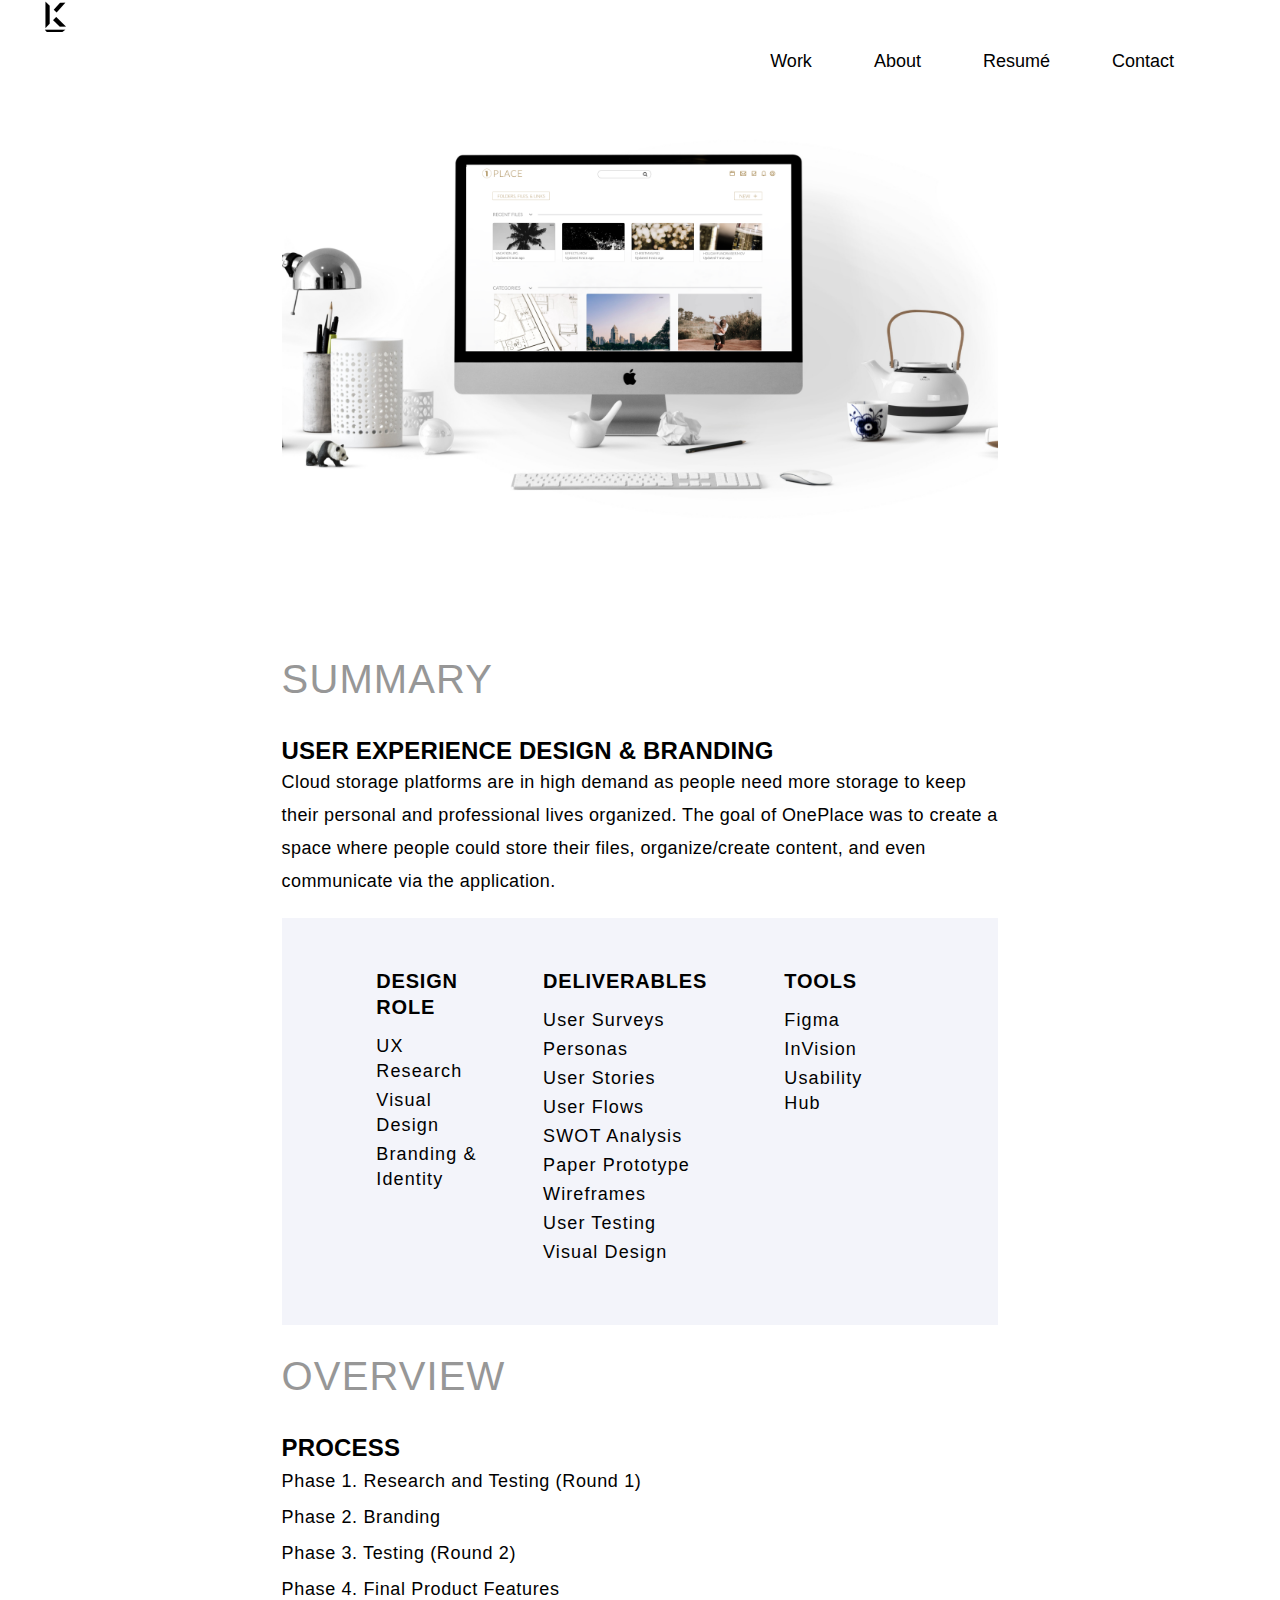
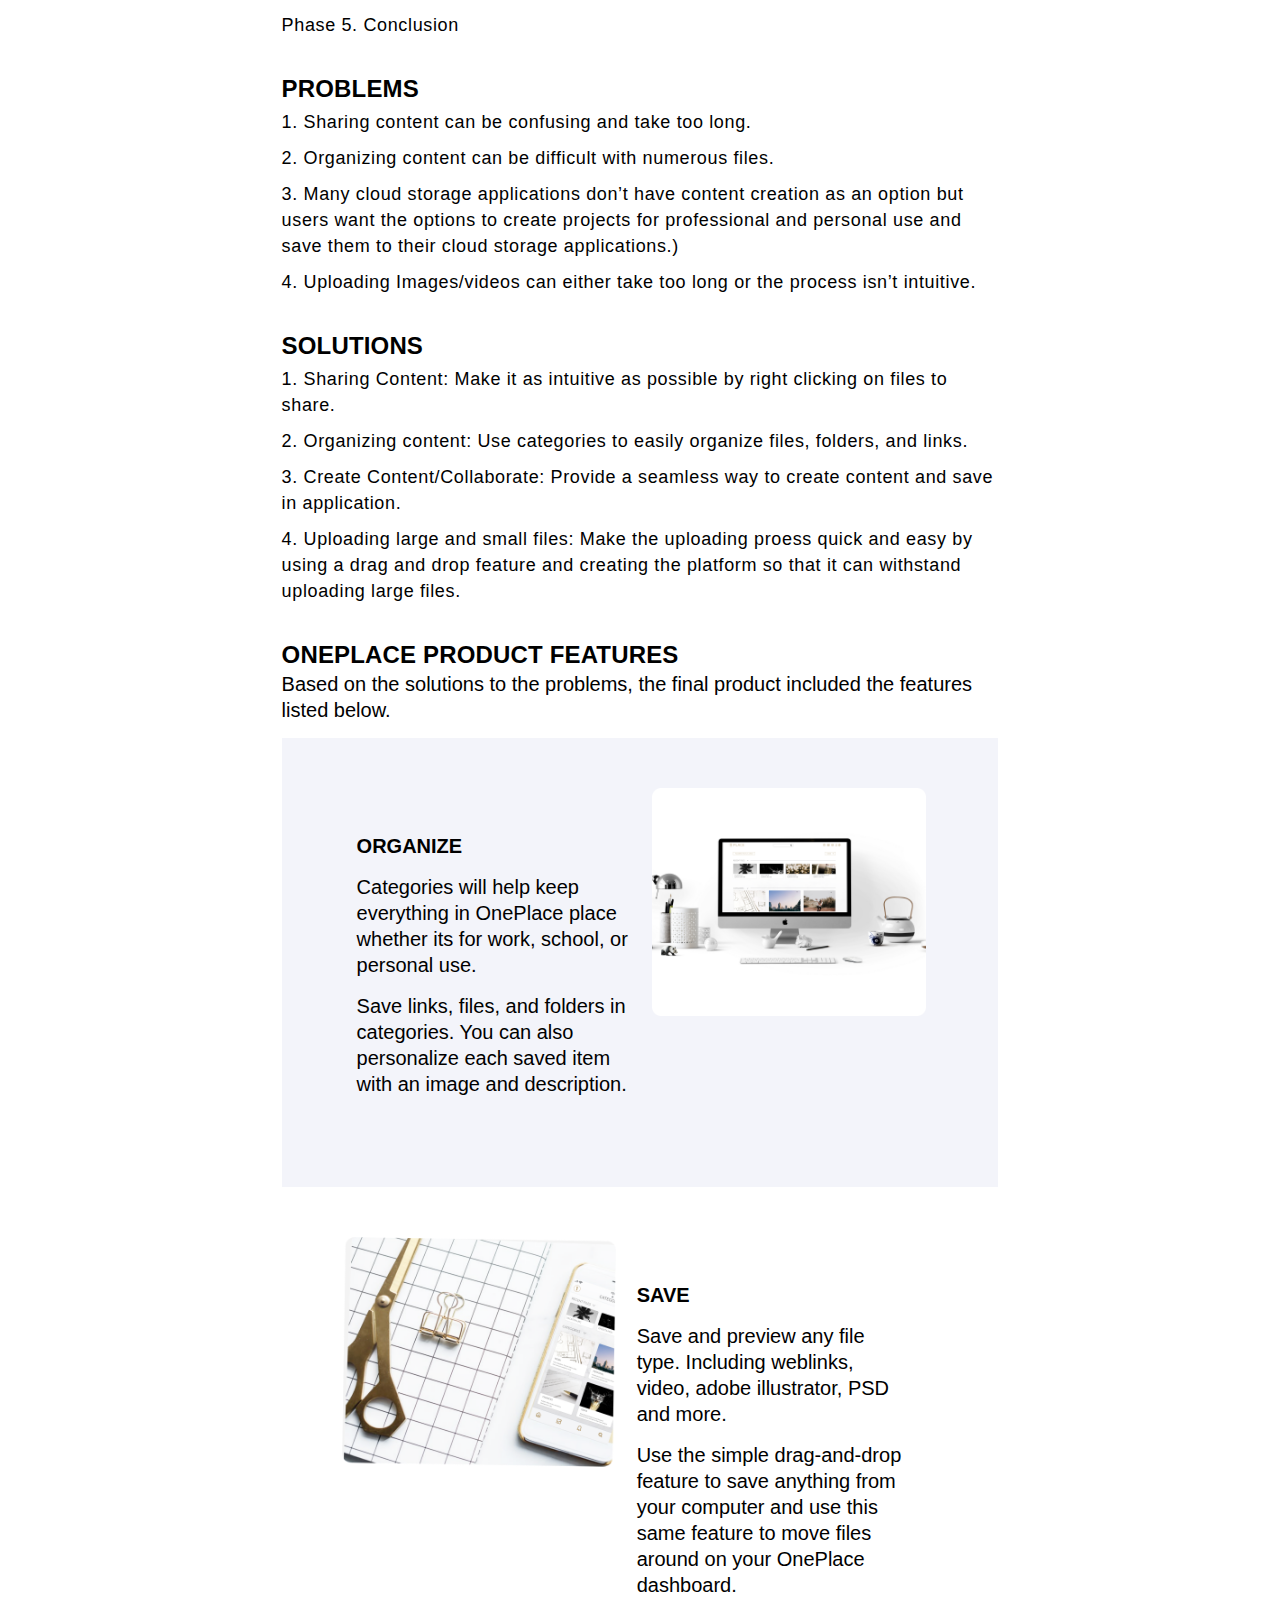
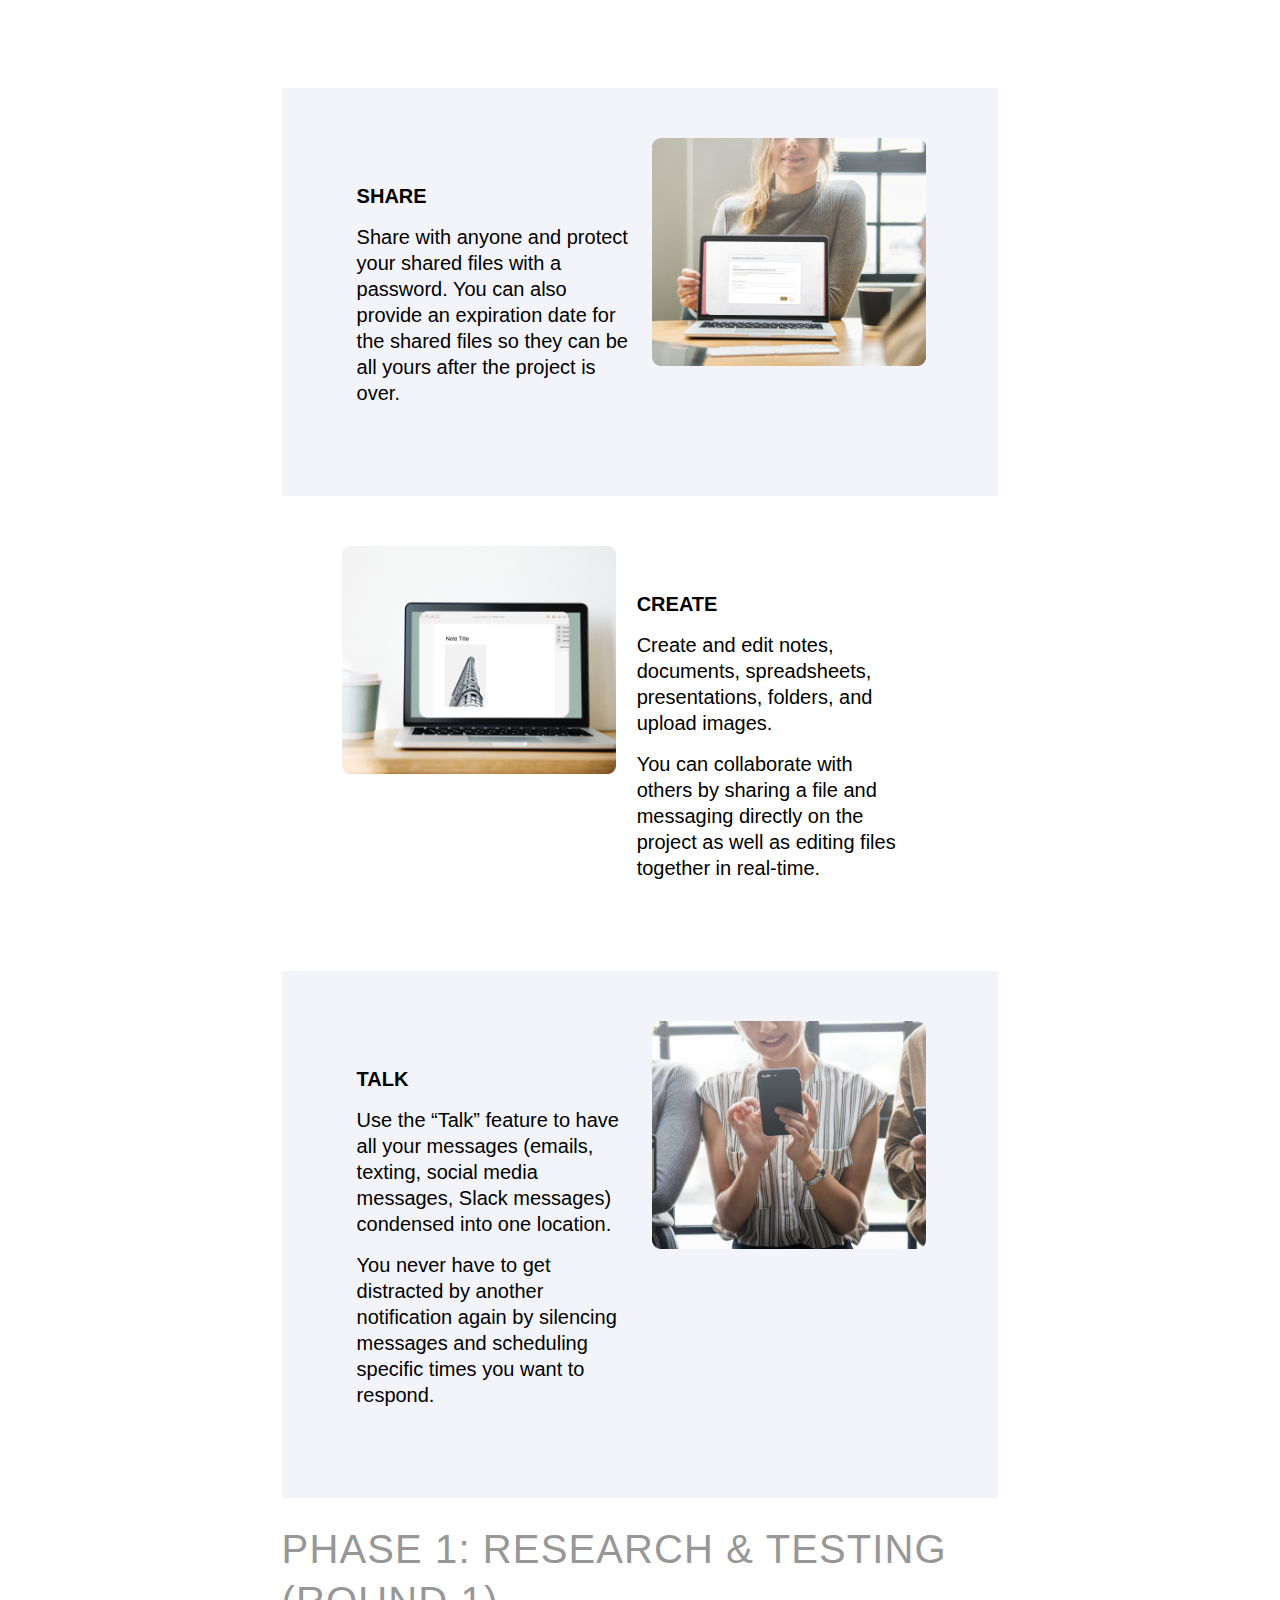
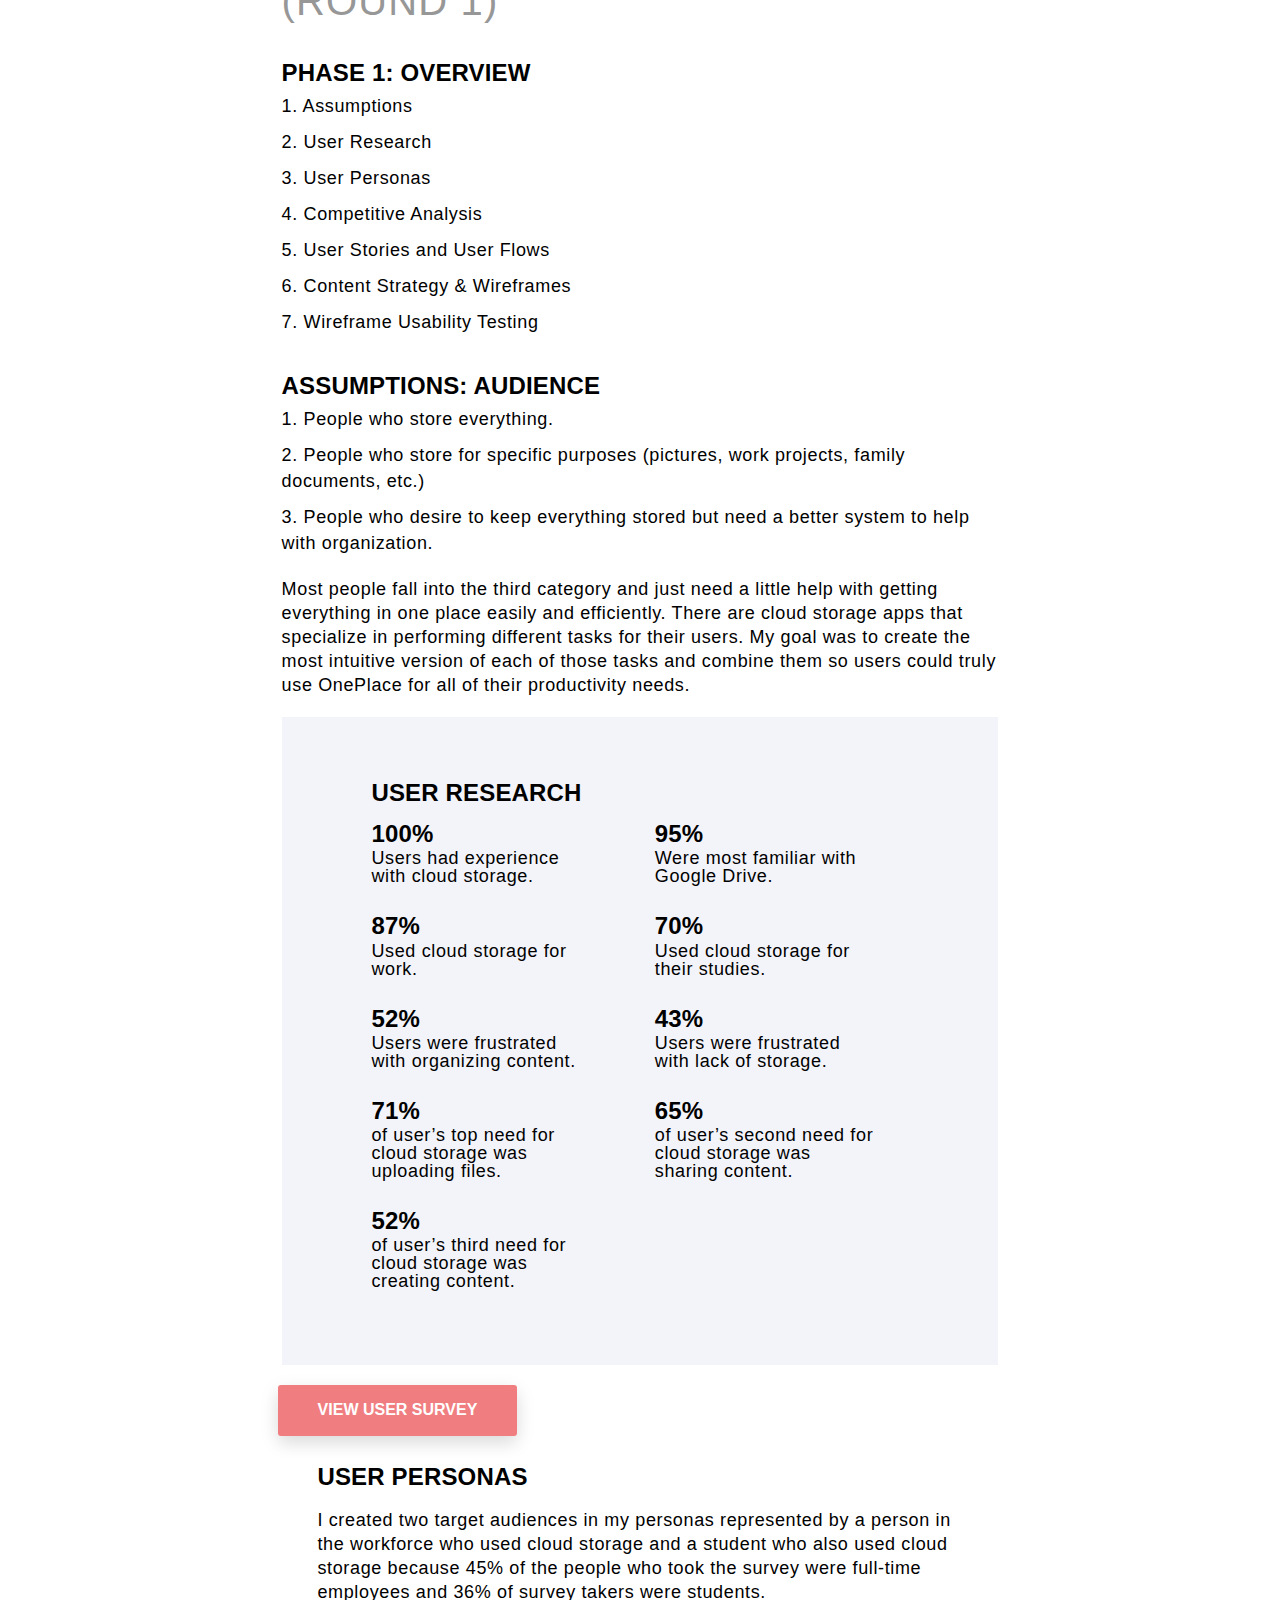
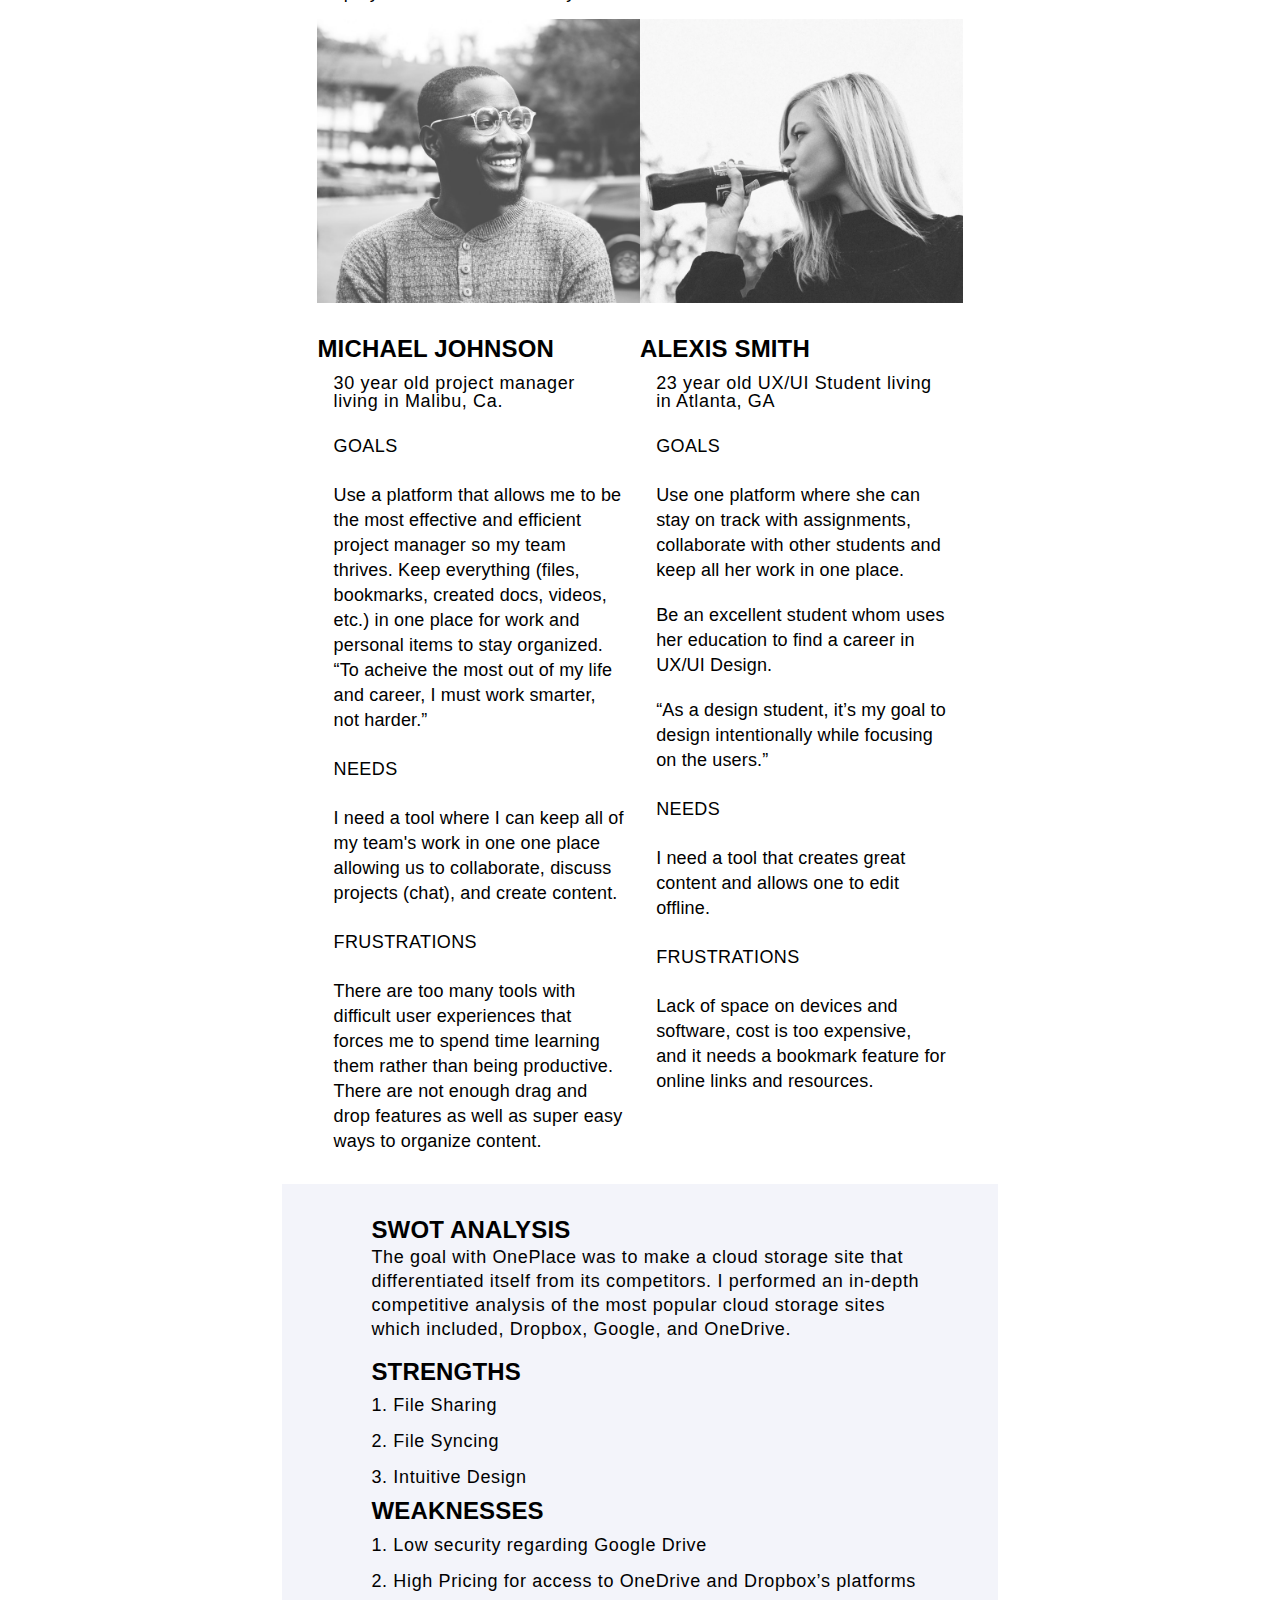
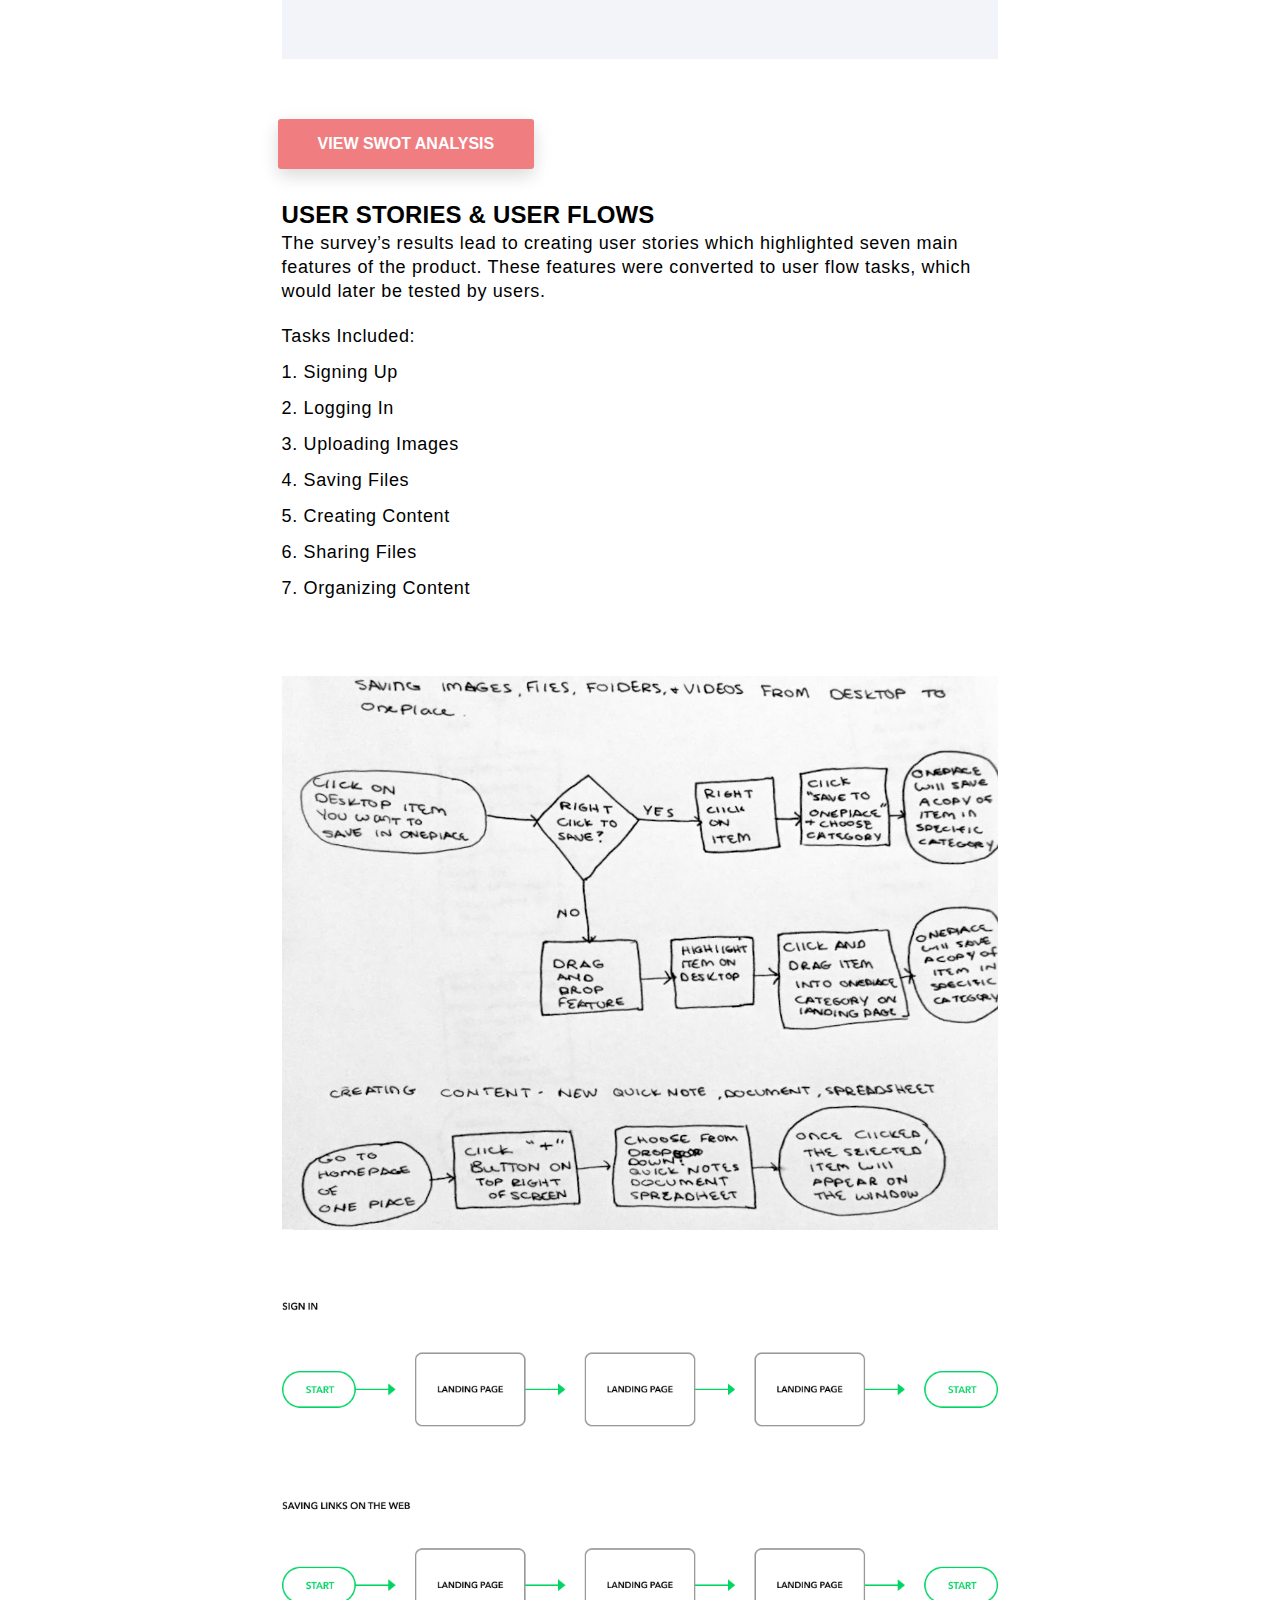
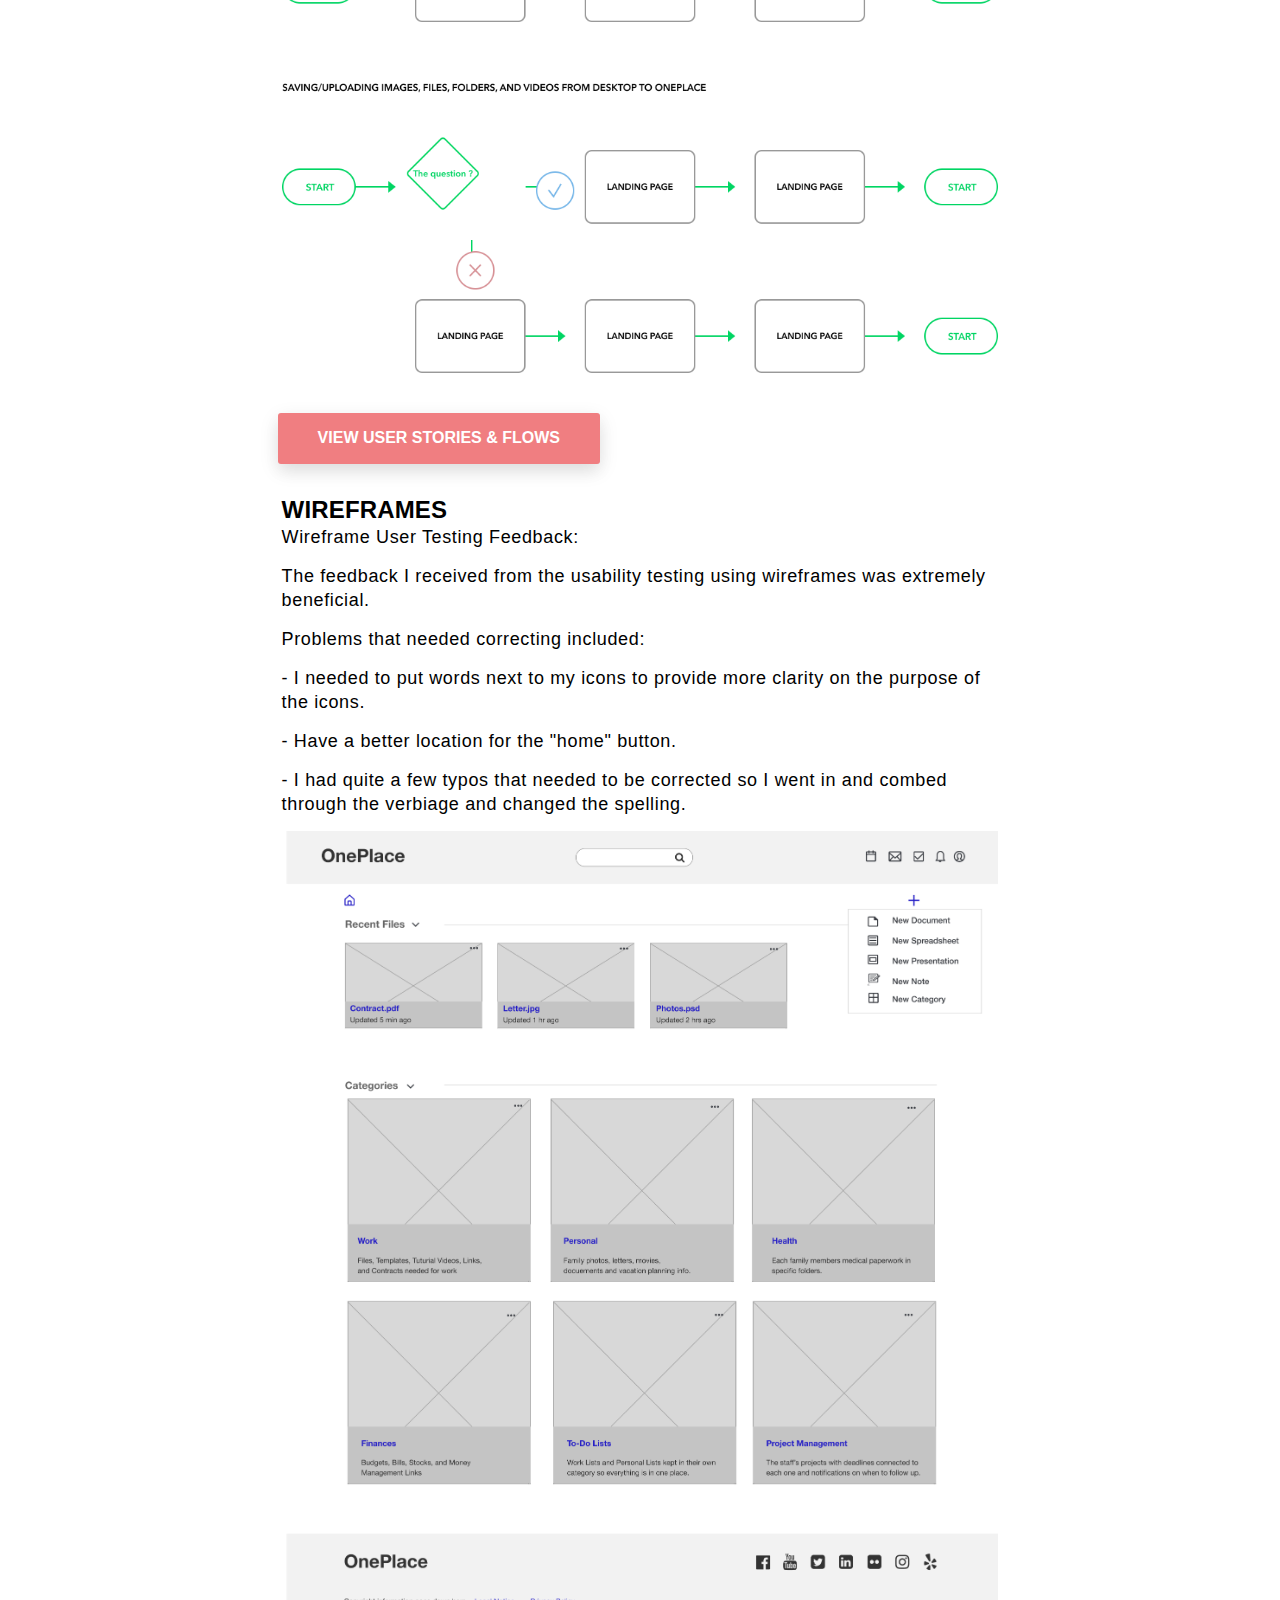
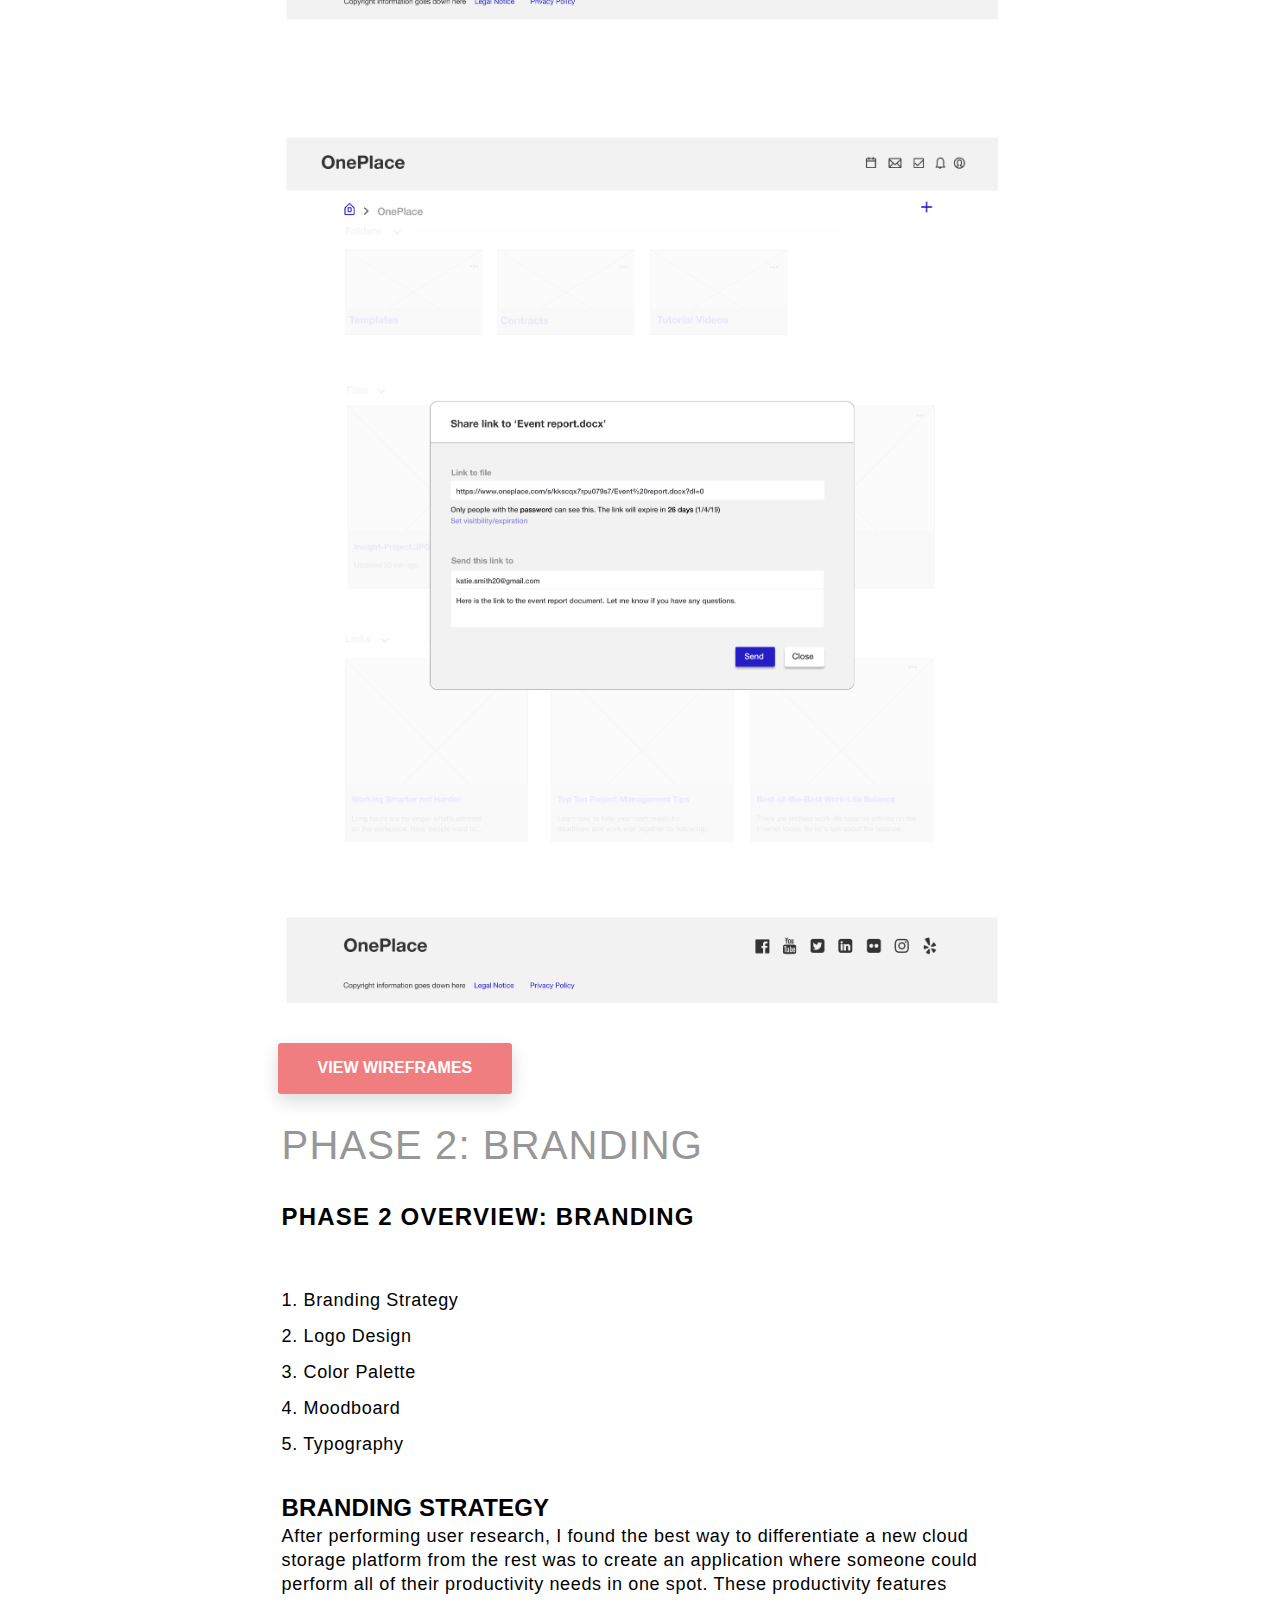
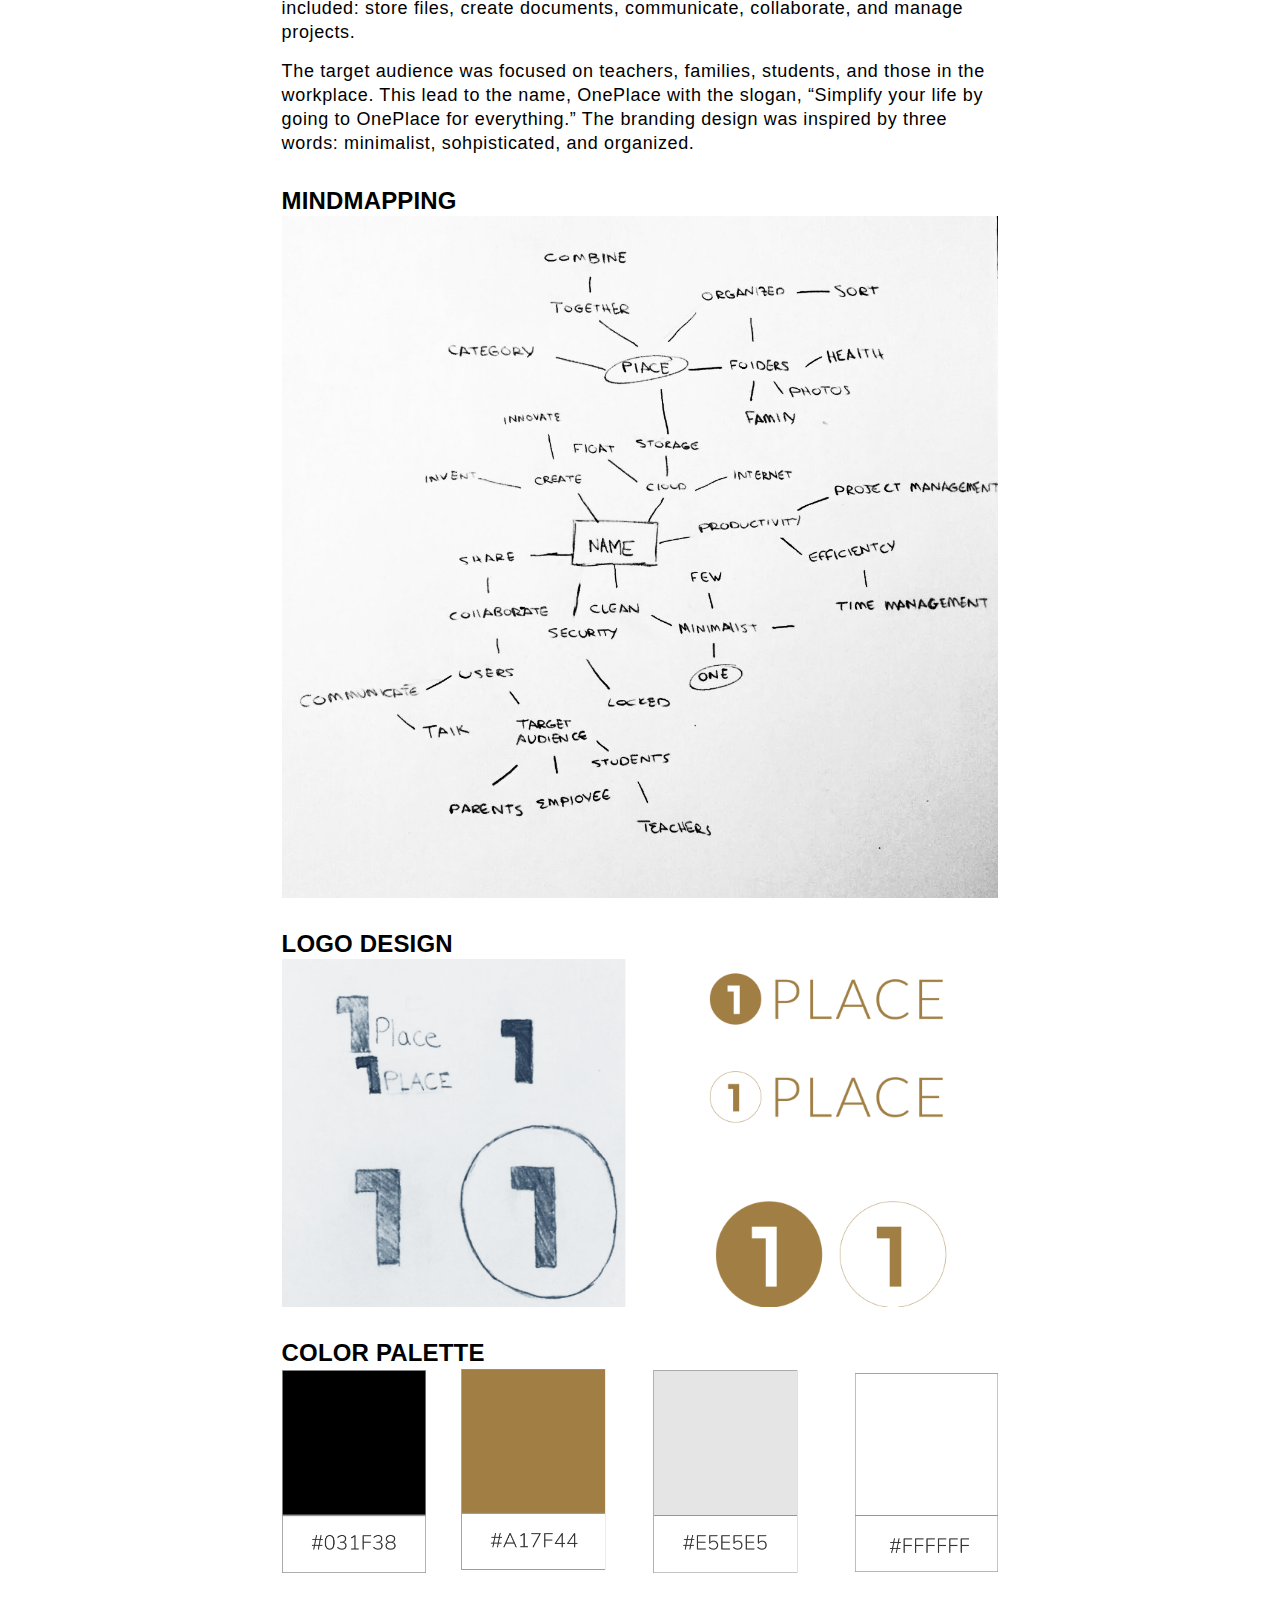
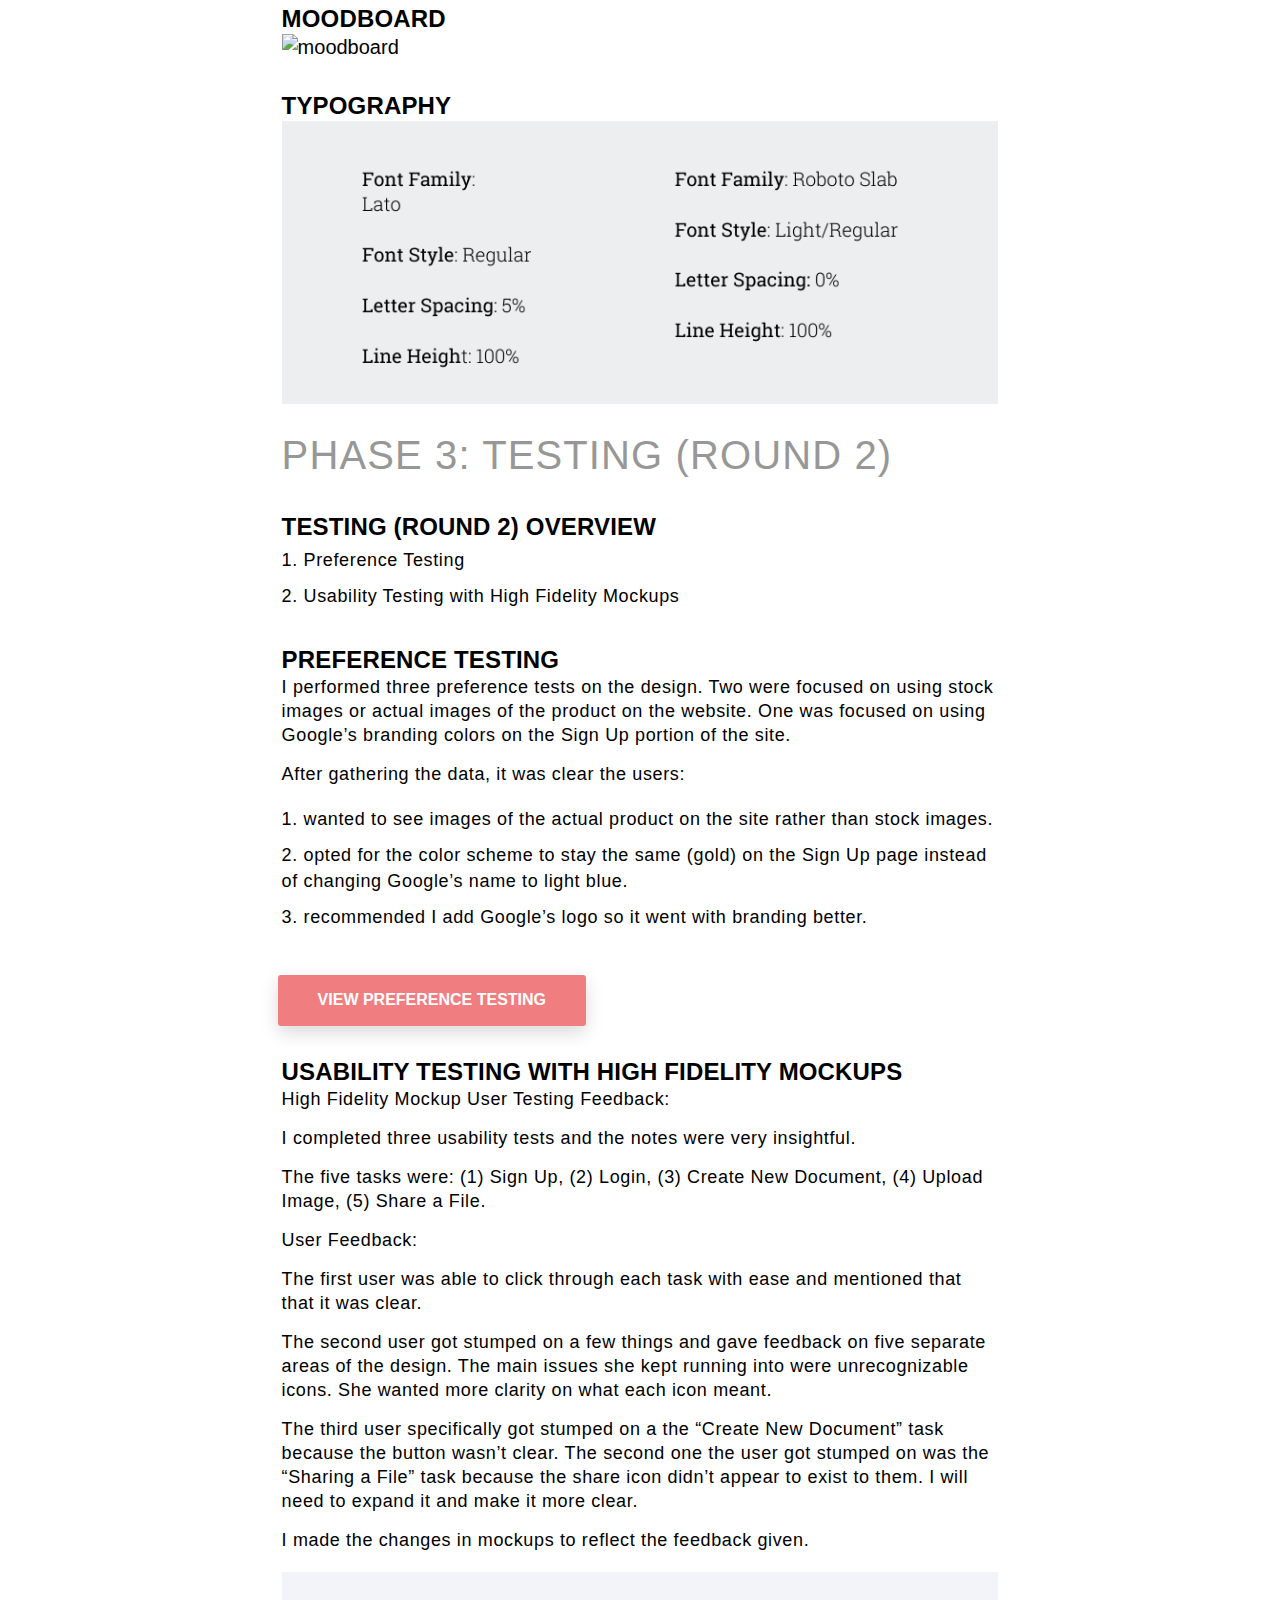
==== about.html @ d9ed39d1 "Fix animation with footer. Add About.html and Resume link. Fix photos next to text" ====
<!DOCTYPE html>
<html>
  <head>
    <meta charset="UTF-8" />
    <meta name="viewport" content="width=device-width, initial-scale=1" />
    <title>Katie Larry's Portfolio</title>
    <link rel="stylesheet" href="css/reset.css" />
    <link rel="stylesheet" href="css/project.css" />
    <link
      href="https://use.fontawesome.com/releases/v5.0.6/css/all.css"
      rel="stylesheet"
    />
    <script src="https://ajax.googleapis.com/ajax/libs/jquery/1.12.4/jquery.min.js"></script>
    <script src="jquery.js"></script>
    <script src="js/test.js"></script>
    <script src="js/functions.js"></script>
    <script>
      if (screen.width <= 767) {
        var mvp = document.getElementById("viewport");
        mvp.setAttribute(
          "content",
          "width=device-width, initial-scale=1, maximum-scale=1, minimum-scale=1, user-scalable=no"
        );
      }
    </script>
  </head>
  <body>
    <div class="wrapper">
      <header class="header">
        <div class="shell">
          <a href="index.html" class="logo animated"></a>
          <a href="#" class="burger-menu animated">
            <span></span> <span></span> <span></span>
          </a>
          <!-- Nav -->
          <nav class="nav header__nav">
            <ul>
              <li class="animated">
                <a href="index.html#section-next">Work</a>
              </li>
              <li class="animated"><a href="about.html">About</a></li>
              <li class="animated">
                <a
                  href="https://drive.google.com/file/d/1LXg_pyK1b4u6ph6Zq-J2Juapqb-iaRLB/view?usp=sharing"
                  target="_blank"
                  >Resumé</a
                >
              </li>
              <li class="animated"><a href="#">Contact</a></li>
            </ul>
          </nav>
        </div>
      </header>

      <main>
        <section>
          <div class="textbox">
            <img src="css/images/heroimage.png" alt="herimage" />
            <div class="label">SUMMARY</div>
          </div>
          <div class="textbox">
            <h3>User Experience design &amp; Branding</h3>
            <p class="desc">
              Cloud storage platforms are in high demand as people need more
              storage to keep their personal and professional lives organized.
              The goal of OnePlace was to create a space where people could
              store their files, organize/create content, and even communicate
              via the application.
            </p>
          </div>
        </section>

        <section class="colored">
          <div class="center ">
            <div class="  small-third align-left mobile-full">
              <h4 class="h4 align-left ">Design Role</h4>
              <ul class="med-text">
                <li class="design-role">UX Research</li>
                <li class="design-role">Visual Design</li>
                <li class="design-role">Branding &amp; Identity</li>
              </ul>
            </div>
            <div class="large-third  mobile-full">
              <h4 class="h4 align-left">Deliverables</h4>
              <ul class="med-text align-left left">
                <li class="design-role">User Surveys</li>
                <li class="design-role">Personas</li>
                <li class="design-role">User Stories</li>
                <li class="design-role">User Flows</li>
                <li class="design-role">SWOT Analysis</li>
                <li class="design-role">Paper Prototype</li>
                <li class="design-role">Wireframes</li>
                <li class="design-role">User Testing</li>
                <li class="design-role">Visual Design</li>
              </ul>
            </div>
            <div class=" small-third align-left mobile-full">
              <h4 class="h4 align-left">Tools</h4>
              <ul class="med-text">
                <li class="design-role">Figma</li>
                <li class="design-role">InVision</li>
                <li class="design-role">Usability Hub</li>
              </ul>
            </div>
          </div>
        </section>
        <!-- <section class=colored> -->
        <section class="prototypes">
          <div class="center">
            <a
              class="off"
              href="https://www.figma.com/proto/VheGCdhqGjVpMb8oyW2kL2Sv/OnePlace?node-id=189%3A12&scaling=min-zoom"
              target="_blank"
            >
              <img
                class="desktop-gif"
                src="css/images/desktop-icon.gif"
                alt="desktop icon"
              />
              <p class="off">VIEW CLICKABLE PROTOTYPE</p>
            </a>
          </div>
        </section>

        <section>
          <div class="textbox">
            <!-- <div class="line"></div> -->
            <div class="label">OVERVIEW</div>
          </div>

          <div class="textbox">
            <!-- <div class="line"><p></p></div> -->
            <h3>PROCESS</h3>
            <ol class="num-list">
              <li>Phase 1. Research and Testing (Round 1)</li>
              <li>Phase 2. Branding</li>
              <li>Phase 3. Testing (Round 2)</li>
              <li>Phase 4. Final Product Features</li>
              <li>Phase 5. Conclusion</li>
            </ol>
            <h3>PROBLEMS</h3>
            <ol class="num-list">
              <li>1. Sharing content can be confusing and take too long.</li>
              <li>
                2. Organizing content can be difficult with numerous files.
              </li>
              <li>
                3. Many cloud storage applications don’t have content creation
                as an option but users want the options to create projects for
                professional and personal use and save them to their cloud
                storage applications.)
              </li>
              <li>
                4. Uploading Images/videos can either take too long or the
                process isn’t intuitive.
              </li>
            </ol>
            <h3>SOLUTIONS</h3>
            <ol class="num-list">
              <li>
                1. Sharing Content: Make it as intuitive as possible by right
                clicking on files to share.
              </li>
              <li>
                2. Organizing content: Use categories to easily organize files,
                folders, and links.
              </li>
              <li>
                3. Create Content/Collaborate: Provide a seamless way to create
                content and save in application.
              </li>
              <li>
                4. Uploading large and small files: Make the uploading proess
                quick and easy by using a drag and drop feature and creating the
                platform so that it can withstand uploading large files.
              </li>
            </ol>

            <!-- Product Features -->
            <div class="textbox">
              <h3>ONEPLACE PRODUCT FEATURES</h3>
              <P
                >Based on the solutions to the problems, the final product
                included the features listed below.</P
              >
            </div>

            <div class="colored">
              <div class="container__text">
                <p><strong>ORGANIZE</strong></p>
                <p>
                  Categories will help keep everything in OnePlace place whether
                  its for work, school, or personal use.
                </p>
                <p>
                  Save links, files, and folders in categories. You can also
                  personalize each saved item with an image and description.
                </p>
              </div>
              <img
                class="container__image"
                src="css/images/organizefeature.png"
              />
            </div>

            <div class="container">
              <img
                class="container__image"
                src="css/images/savefeature.png"
                width="309"
              />
              <div class="container__text">
                <p><strong>SAVE</strong></p>
                <p>
                  Save and preview any file type. Including weblinks, video,
                  adobe illustrator, PSD and more.
                </p>
                <p>
                  Use the simple drag-and-drop feature to save anything from
                  your computer and use this same feature to move files around
                  on your OnePlace dashboard.
                </p>
              </div>
            </div>

            <div class="colored">
              <div class="container__text">
                <p><strong>SHARE</strong></p>
                <p>
                  Share with anyone and protect your shared files with a
                  password. You can also provide an expiration date for the
                  shared files so they can be all yours after the project is
                  over.
                </p>
              </div>
              <img class="container__image" src="css/images/sharefeature.png" />
            </div>

            <div class="container">
              <img
                class="container__image"
                src="css/images/createfeature.png"
              />
              <div class="container__text">
                <p><strong>CREATE</strong></p>
                <p>
                  Create and edit notes, documents, spreadsheets, presentations,
                  folders, and upload images.
                </p>
                <p>
                  You can collaborate with others by sharing a file and
                  messaging directly on the project as well as editing files
                  together in real-time.
                </p>
              </div>
            </div>

            <div class="colored">
              <div class="container__text">
                <p><strong>TALK</strong></p>
                <p>
                  Use the “Talk” feature to have all your messages (emails,
                  texting, social media messages, Slack messages) condensed into
                  one location.
                </p>
                <P
                  >You never have to get distracted by another notification
                  again by silencing messages and scheduling specific times you
                  want to respond.</P
                >
              </div>
              <img class="container__image" src="css/images/talkfeature.png" />
            </div>
            <!-- process -->
            <section>
              <section>
                <div class="section-label">
                  <span class="label"></span>
                </div>
                <div class="textbox">
                  <div class="label">PHASE 1: RESEARCH & TESTING (ROUND 1)</div>
                  <h3>PHASE 1: OVERVIEW</h3>
                  <ol class="num-list">
                    <li>1. Assumptions</li>
                    <li>2. User Research</li>
                    <li>3. User Personas</li>
                    <li>4. Competitive Analysis</li>
                    <li>5. User Stories and User Flows</li>
                    <li>6. Content Strategy & Wireframes</li>
                    <li>7. Wireframe Usability Testing</li>
                  </ol>
                  <h3>ASSUMPTIONS: AUDIENCE</h3>
                  <ol class="num-list">
                    <li>1. People who store everything.</li>
                    <li>
                      2. People who store for specific purposes (pictures, work
                      projects, family documents, etc.)
                    </li>
                    <li>
                      3. People who desire to keep everything stored but need a
                      better system to help with organization.
                    </li>
                  </ol>

                  <!-- for vertical line  -->
                  <p class="caseStudy-text padding-top">
                    Most people fall into the third category and just need a
                    little help with getting everything in one place easily and
                    efficiently. There are cloud storage apps that specialize in
                    performing different tasks for their users. My goal was to
                    create the most intuitive version of each of those tasks and
                    combine them so users could truly use OnePlace for all of
                    their productivity needs.
                  </p>
                </div>
              </section>
              <!-- user research -->
              <section class="colored">
                <h3 class="user-research">USER RESEARCH</h3>
                <div class="user-research">
                  <div class="third mobile-half">
                    <h3>100%</h3>
                    <p class="percent-desc">
                      Users had experience with cloud storage.
                    </p>
                  </div>
                  <div class="third mobile-half">
                    <h3>95%</h3>
                    <p class="percent-desc">
                      Were most familiar with Google Drive.
                    </p>
                  </div>
                  <div class="third mobile-half">
                    <h3>87%</h3>
                    <p class="percent-desc">Used cloud storage for work.</p>
                  </div>
                  <div class="third mobile-half">
                    <h3>70%</h3>
                    <p class="percent-desc">
                      Used cloud storage for their studies.
                    </p>
                  </div>
                  <div class="third mobile-half">
                    <h3>52%</h3>
                    <p class="percent-desc">
                      Users were frustrated with organizing content.
                    </p>
                  </div>
                  <div class="third mobile-half">
                    <h3>43%</h3>
                    <p class="percent-desc">
                      Users were frustrated with lack of storage.
                    </p>
                  </div>
                  <div class="third mobile-half">
                    <h3>71%</h3>
                    <p class="percent-desc">
                      of user’s top need for cloud storage was uploading files.
                    </p>
                  </div>
                  <div class="third mobile-half">
                    <h3>65%</h3>
                    <p class="percent-desc">
                      of user’s second need for cloud storage was sharing
                      content.
                    </p>
                  </div>
                  <div class="third mobile-half">
                    <h3>52%</h3>
                    <p class="percent-desc">
                      of user’s third need for cloud storage was creating
                      content.
                    </p>
                  </div>
                  <!-- <p class="light off">* Percentages based on 40 user responses</p> -->
                </div>
              </section>
              <a
                href="https://forms.gle/6nq7npCmHCHEtXQq8"
                class="btn btn--pink section__btn white-text"
                Id="viewusersurveybtn"
                >View User Survey</a
              >
              <!-- user personas -->
              <section class="personas">
                <div class="textbox">
                  <h3 class="textbox margin-left">USER PERSONAS</h3>
                  <p class="caseStudy-text padding-top">
                    I created two target audiences in my personas represented by
                    a person in the workforce who used cloud storage and a
                    student who also used cloud storage because 45% of the
                    people who took the survey were full-time employees and 36%
                    of survey takers were students.
                  </p>
                </div>
                <div class="half left align-top">
                  <img src="css/images/michael.png" alt="persona image" />
                  <div class="persona-l">
                    <h3>MICHAEL JOHNSON</h3>
                    <p class="percent-desc">
                      30 year old project manager living in Malibu, Ca.
                    </p>
                    <p class="desc uppercase">GOALS</p>
                    <p class="caseStudy-text">
                      Use a platform that allows me to be the most effective and
                      efficient project manager so my team thrives. Keep
                      everything (files, bookmarks, created docs, videos, etc.)
                      in one place for work and personal items to stay
                      organized. “To acheive the most out of my life and career,
                      I must work smarter, not harder.”
                    </p>
                    <p class="desc uppercase">NEEDS</p>
                    <p class="caseStudy-text">
                      I need a tool where I can keep all of my team's work in
                      one one place allowing us to collaborate, discuss projects
                      (chat), and create content.
                    </p>
                    <!-- <div class="vertical-line">
                  <p class="quote">&ldquo; I love to do DIY projects and share them with people. It's also a great way to spend time with the family.&rdquo; </p>
                </div> -->
                    <p class="desc uppercase">FRUSTRATIONS</p>
                    <p class="caseStudy-text">
                      There are too many tools with difficult user experiences
                      that forces me to spend time learning them rather than
                      being productive. There are not enough drag and drop
                      features as well as super easy ways to organize content.
                    </p>
                  </div>
                </div>
                <div class="half right align-top">
                  <img src="css/images/alexis.png" alt="persona image" />
                  <div class="persona-r">
                    <h3>ALEXIS SMITH</h3>
                    <p class="percent-desc">
                      23 year old UX/UI Student living in Atlanta, GA
                    </p>
                    <p class="desc uppercase">GOALS</p>
                    <p class="caseStudy-text">
                      Use one platform where she can stay on track with
                      assignments, collaborate with other students and keep all
                      her work in one place.
                    </p>
                    <p class="caseStudy-text">
                      Be an excellent student whom uses her education to find a
                      career in UX/UI Design.
                    </p>
                    <p class="caseStudy-text">
                      “As a design student, it’s my goal to design intentionally
                      while focusing on the users.”
                    </p>
                    <p class="desc uppercase">NEEDS</p>
                    <p class="caseStudy-text">
                      I need a tool that creates great content and allows one to
                      edit offline.
                    </p>
                    <!-- <div class="vertical-line">
                  <p class="quote">&ldquo; I need to be able to organize ideas, shared between myself and others, and collaborate with coworkers.&rdquo; </p>
                </div> -->
                    <p class="desc uppercase">FRUSTRATIONS</p>
                    <p class="caseStudy-text">
                      Lack of space on devices and software, cost is too
                      expensive, and it needs a bookmark feature for online
                      links and resources.
                    </p>
                  </div>
                </div>
              </section>

              <!-- SWOT analysis -->
              <section class="colored swot-analysis">
                <div class="user-research">
                  <h3>SWOT ANALYSIS</h3>
                  <p class="caseStudy-text">
                    The goal with OnePlace was to make a cloud storage site that
                    differentiated itself from its competitors. I performed an
                    in-depth competitive analysis of the most popular cloud
                    storage sites which included, Dropbox, Google, and OneDrive.
                  </p>
                  <h3>STRENGTHS</h3>
                  <ol class="num-list">
                    <li>1. File Sharing</li>
                    <li>2. File Syncing</li>
                    <li>3. Intuitive Design</li>
                  </ol>
                  <h3>WEAKNESSES</h3>
                  <ol class="num-list">
                    <li>1. Low security regarding Google Drive</li>
                    <li>
                      2. High Pricing for access to OneDrive and Dropbox’s
                      platforms
                    </li>
                  </ol>
                </div>
              </section>
              <a
                href="https://docs.google.com/document/d/1lMQSh332H8K1sUlT2JZR_5kIwsTAhZyHk5MP3xQbjtc/edit?usp=sharing"
                class="btn btn--pink section__btn white-text"
                >View SWOT Analysis</a
              >
            </section>
            <!-- user flows and user stories -->
            <section>
              <div class="textbox margin-left">
                <h3>USER STORIES &amp; USER FLOWS</h3>
                <p class="caseStudy-text">
                  The survey’s results lead to creating user stories which
                  highlighted seven main features of the product. These features
                  were converted to user flow tasks, which would later be tested
                  by users.
                </p>
                <ol class="num-list">
                  <li>Tasks Included:</li>
                  <li>1. Signing Up</li>
                  <li>2. Logging In</li>
                  <li>3. Uploading Images</li>
                  <li>4. Saving Files</li>
                  <li>5. Creating Content</li>
                  <li>6. Sharing Files</li>
                  <li>7. Organizing Content</li>
                </ol>
              </div>
              <img
                src="css/images/userflowsketch.png"
                alt="user flow images"
                id="userflowsketchimage"
              />
              <img src="css/images/userflows.png" alt="user flow images" />
              <a
                href="https://docs.google.com/document/d/1_ErQhH_qfoyNkMNvkNzQCZmeS7GA0-Fib2rfC1w5CAY/edit?usp=sharing"
                class="btn btn--pink section__btn white-text"
                >View User Stories & Flows</a
              >
            </section>
          </div>
        </section>
        <!-- Wirerames -->
        <section>
          <div class="textbox margin-left">
            <h3>WIREFRAMES</h3>
            <p class="caseStudy-text">Wireframe User Testing Feedback:</p>
            <p class="caseStudy-text">
              The feedback I received from the usability testing using
              wireframes was extremely beneficial.
            </p>
            <p class="caseStudy-text">
              Problems that needed correcting included:
            </p>
            <p class="caseStudy-text">
              - I needed to put words next to my icons to provide more clarity
              on the purpose of the icons.
            </p>
            <p class="caseStudy-text">
              - Have a better location for the "home" button.
            </p>
            <p class="caseStudy-text">
              - I had quite a few typos that needed to be corrected so I went in
              and combed through the verbiage and changed the spelling.
            </p>
          </div>
          <img
            src="css/images/lowfidelitywireframes.png"
            alt="low-fidelity wireframe images"
          />
          <a
            href="https://www.figma.com/file/bIN0x6CAeQm0Z1S7YwFxeETq/C3-Wireframe-Sketch-Template?node-id=18%3A38"
            class="btn btn--pink section__btn white-text"
            >View Wireframes</a
          >
        </section>
        <!-- branding -->
        <section>
          <!-- summary -->
          <section>
            <div class="textbox">
              <!-- <div class="line"></div> -->
              <div class="label">PHASE 2: BRANDING</div>
            </div>
            <div class="textbox">
              <h3 class="branding">PHASE 2 OVERVIEW: BRANDING</h3>
              <ol class="num-list">
                <li>1. Branding Strategy</li>
                <li>2. Logo Design</li>
                <li>3. Color Palette</li>
                <li>4. Moodboard</li>
                <li>5. Typography</li>
              </ol>

              <h3>BRANDING STRATEGY</h3>
              <p class="caseStudy-text">
                After performing user research, I found the best way to
                differentiate a new cloud storage platform from the rest was to
                create an application where someone could perform all of their
                productivity needs in one spot. These productivity features
                included: store files, create documents, communicate,
                collaborate, and manage projects.
              </p>
              <p class="caseStudy-text">
                The target audience was focused on teachers, families, students,
                and those in the workplace. This lead to the name, OnePlace with
                the slogan, “Simplify your life by going to OnePlace for
                everything.” The branding design was inspired by three words:
                minimalist, sohpisticated, and organized.
              </p>
            </div>
          </section>
          <section>
            <h3>MINDMAPPING</h3>
            <img src="css/images/mindmappingsketch.png" alt="logo sketches" />

            <h3>LOGO DESIGN</h3>
            <img src="css/images/logodesign.png" alt="logo sketches" />

            <!-- color palette -->
            <h3>COLOR PALETTE</h3>
            <img src="css/images/colorpalette.png" alt="color palette" />

            <!-- Moodboard -->
            <h3>MOODBOARD</h3>
            <img src="css/images/moodboard.png" alt="moodboard" />

            <!-- Typography -->
            <h3>TYPOGRAPHY</h3>
            <img src="css/images/typography.png" alt="typography" />
          </section>
        </section>

        <!-- testing and wireframes -->
        <!-- Wireframes -->
        <section>
          <div class="textbox">
            <div class="label">PHASE 3: TESTING (ROUND 2)</div>
          </div>
          <div class="textbox margin-top">
            <h3>TESTING (ROUND 2) OVERVIEW</h3>
            <ol class="num-list">
              <li>1. Preference Testing</li>
              <li>2. Usability Testing with High Fidelity Mockups</li>
            </ol>

            <h3>PREFERENCE TESTING</h3>
            <p class="caseStudy-text">
              I performed three preference tests on the design. Two were focused
              on using stock images or actual images of the product on the
              website. One was focused on using Google’s branding colors on the
              Sign Up portion of the site.
            </p>
            <p class="caseStudy-text">
              After gathering the data, it was clear the users:
            </p>
            <ol class="num-list">
              <li>
                1. wanted to see images of the actual product on the site rather
                than stock images.
              </li>
              <li>
                2. opted for the color scheme to stay the same (gold) on the
                Sign Up page instead of changing Google’s name to light blue.
              </li>
              <li>
                3. recommended I add Google’s logo so it went with branding
                better.
              </li>
            </ol>
            <a
              href="https://docs.google.com/document/d/1Mb_9scJQCuH7Tse7gtZiCIusLlLkiHUp79zL-Y2K-Nk/edit?usp=sharing"
              class="btn btn--pink section__btn white-text"
              >View Preference Testing</a
            >

            <h3>USABILITY TESTING WITH HIGH FIDELITY MOCKUPS</h3>
            <p class="caseStudy-text">
              High Fidelity Mockup User Testing Feedback:
            </p>
            <p class="caseStudy-text">
              I completed three usability tests and the notes were very
              insightful.
            </p>
            <p class="caseStudy-text">
              The five tasks were: (1) Sign Up, (2) Login, (3) Create New
              Document, (4) Upload Image, (5) Share a File.
            </p>
            <p class="caseStudy-text">User Feedback:</p>
            <p class="caseStudy-text">
              The first user was able to click through each task with ease and
              mentioned that that it was clear.
            </p>
            <p class="caseStudy-text">
              The second user got stumped on a few things and gave feedback on
              five separate areas of the design. The main issues she kept
              running into were unrecognizable icons. She wanted more clarity on
              what each icon meant.
            </p>
            <p class="caseStudy-text">
              The third user specifically got stumped on a the “Create New
              Document” task because the button wasn’t clear. The second one the
              user got stumped on was the “Sharing a File” task because the
              share icon didn’t appear to exist to them. I will need to expand
              it and make it more clear.
            </p>
            <p class="caseStudy-text">
              I made the changes in mockups to reflect the feedback given.
            </p>
          </div>
          <section class="colored">
            <section class="prototypes">
              <div class="center">
                <a
                  class="off"
                  href="https://drive.google.com/file/d/1ZEBqYE4H-MFd7TX__o3U4_7lZpA8Hlsd/view?usp=sharing"
                  target="_blank"
                >
                  <img
                    class="desktop-gif"
                    src="css/images/desktop-icon.gif"
                    alt="desktop icon"
                  />
                  <p class="off">VIEW USABILITY TEST RECORDING</p>
                </a>
              </div>
            </section>
          </section>
          <!-- </div> -->

          <img
            class="padding-top"
            src="css/images/highfidelitymockups.png"
            alt="High Fidelity Mockups"
          />
          <a
            href="https://www.figma.com/file/VheGCdhqGjVpMb8oyW2kL2Sv/OnePlace-Project?node-id=0%3A1"
            class="btn btn--pink section__btn white-text"
            >View High Fidelity Mockups</a
          >
          <!-- <img src="images/space/wireframe-lowfid.png" alt="low fidelity wireframes"/> -->
          <!-- <p class="textbox margin-left caseStudy-text padding-top">When the wireframes were done, I was able to test them with a few people to collect some early feedback. Most of the comments were about how it may be confusing to add a document, so I considered this when moving into the High fidelity wireframes.</p> -->
        </section>

        <!-- conclusion -->
        <div class="textbox">
          <!-- <div class="line"></div> -->
          <div class="label">PHASE 5: CONCLUSION</div>
        </div>
        <section class="colored">
          <div class="large-textbox">
            <p><strong>CONCLUSION</strong></p>
            <p class="caseStudy-text">
              Once all the testing and designing was completed, I ended up with
              a product that was clear, intuitive, and straightforward. The
              feedback given by each user was invaluable through the process and
              because of all the insight given, I was able to complete the goal
              I was trying to achieve.
            </p>
            <p class="caseStudy-text">
              The main learning curve I had was making sure each icon was clear
              to the users. I kept using icons without words next to them which
              created confusion for my users when trying to complete different
              tasks. When I added verbiage to the icons, the users were able to
              breeze through the tasks without extra assistance.
            </p>
            <p class="caseStudy-text">
              My takeaways from this project consisted of two things:
            </p>
            <ol class="num-list">
              <li>
                1. Just because something is clear to me, doesn’t mean it’s
                clear to everyone (icon example).
              </li>
              <li>
                2. The product’s design only matters if the user is able to
                easily navigate the page. Otherwise, it’s just a pretty design
                that frustrates users.
              </li>
            </ol>
          </div>
        </section>
        <footer class="footer">
          <div class="shell">
            <div class="footer__inner">
              <a href="#" class="footer__link">
                <h4>CONTACT</h4>
              </a>
              <p>Thank you for stopping by! Feel free to contact me anytime.</p>
              <!-- Social icons -->
              <div class="socials">
                <ul>
                  <li>
                    <a href="mailto:katielarry2012@gmail.com">
                      <img src="css/images/ico-mail.png" class="ico-mail" />
                    </a>
                  </li>

                  <li>
                    <a href="https://www.linkedin.com/in/katielarry/">
                      <img
                        src="css/images/ico-linkedin.png"
                        class="ico-linkedin"
                      />
                    </a>
                  </li>

                  <li>
                    <a href="https://github.com/">
                      <img src="css/images/github.png" class="ico-cat" />
                    </a>
                  </li>

                  <li>
                    <a href="https://dribbble.com/el8403">
                      <i class="ico-globe"></i>
                    </a>
                  </li>
                </ul>
              </div>
            </div>
          </div>
        </footer>
      </main>
    </div>
  </body>
</html>
---- css/project.css ----
*,
*:before,
*:after {
  padding: 0;
  margin: 0;
  outline: 0;
}

html,
body {
  max-width: 100%;
  overflow-x: hidden;
}

.load-smooth {
  display: none;
}

.not-home {
  display: none;
}

/* fancy css for js*/
@keyframes fade-in {
  from {
    opacity: 0;
    transform: scale(0.7, 0.7);
  }
  to {
    opacity: 1;
  }
}
.fade-in-element {
  animation: fade-in 1.4s;
}
.hidden {
  opacity: 0;
}
/* end fancy css*/

main {
  padding: 0 13%;
  max-width: 1450px;
  margin: 0 auto;
  width: 56%;
}

img,
video {
  /* max-width: 80%;
  margin-top: 40px;
  margin-bottom: 40px; */
  display: block;
  margin-left: auto;
  margin-right: auto;
  width: 100%;
  /* padding-top: 100px; */
  /* padding-bottom: 100px; */
}

#organizefeatureimage {
  /* margin-top: 85px; */
  width: 120%;
}

/* navigation */
#logo {
  display: none;
}

/* nav {
  padding: 15px 95px;
} */

nav ul {
  float: right;
}

nav li {
  float: left;
}

nav a {
  display: inline-block;
  padding: 8px;
}

nav > ul > li > a {
  padding-top: 15px;
}

section {
  margin-top: 20px;
  margin-bottom: 20px;
}

.main {
  width: 72%;
  margin: 0 auto;
  max-width: 1450px;
}

.none {
  display: none;
}
/***--------------------***/
/***------- Icons ------***/
/***--------------------***/

.fas.fa-caret-right {
  color: #f07e81;
  padding: 10px 5px 0px 5px;
  width: 15px;
}

.wrapper {
  overflow: hidden;
}

/* ----- Header -----*/

/* .header {
  height: 100px;
  width: 100%; */
  /* background: rgba(0, 0, 0, 0.85); */
  /* position: absolute; */
  /* top: 0; */
  /* left: 0;
  right: 0;
  z-index: 10; */
  /* visibility: hidden; */
/* } */

/* .header .header__nav {
  position: relative;
  display: inline; */
  /* padding: 60px 53px 45px 0;
  text-align: right;
  transition: padding-top 0.3s, padding-bottom 0.3s, opacity 0.5s,
    visibility 0.5s, margin-top 0.3s; */
/* } */

/* .header .header__nav {
  padding-top: 35px;
  padding-bottom: 25px;
} */

/* .header .logo {
  margin-top: 0;
} */








/* @media (max-width: 767px) {
  .header .header__nav {
    padding: 0 20px 0;
    margin-top: 0x;
  }
  .header .logo { */
    /* margin-top: 0; */
    /* position: static; */
    /* margin: 0 auto; */
    /* -webkit-transform: none; */
    /* -ms-transform: none; */
    /* transform: none; */
  /* } */
  /* .header {
    padding: 18px 0;
    transition: padding 0.3s;
  }
  .header.fixed {
    /* padding: 1px 0; */
  /* } */
  /* .header .header__nav {
    padding-top: 0;
    margin-top: 0;
  }
}

@media (max-width: 414px) {
  .header .header__nav {
    padding: 0 20px 0;
    margin-top: 0px;  */
    /* padding-bottom: 20px; */
    /* visibility: hidden;
  } */
  /* .header .logo { */
    /* margin-top: 0; */
    /* position: static; */
    /* margin: 0 auto; */
    /* -webkit-transform: none;
    -ms-transform: none;
    transform: none;
  } */
  /* .header {
    padding: 20px 0;
    transition: padding 0.3s;
  }
  .header.fixed { */
    /* padding: 13px 0; */
  /* } */
  /* .header .header__nav {
    padding-top: 0;
    margin-top: 0;
    display: block;
  }
  .open {
    width: 100px;
  }
  .nav a {
    color: #000;
    font-weight: lighter;
    font-size: 18px;
    letter-spacing: 0px;
    font-weight: 400;
  }

  a {
    color: inherit;
    text-decoration: none;
    font-weight: lighter;
    opacity: 1;
    transition: opacity 0.3s;
  }
} */

/* ----- Nav -----*/

/* .nav.animated-in {
  opacity: 1;
  visibility: visible;
}

.nav a {
  font-family: "Montserrat", sans-serif;
  font-size: 18px;
}

.nav li {
  display: inline-block;
  opacity: 0.2;
  visibility: hidden;
  -webkit-transform: translateY(-25px);
  -ms-transform: translateY(-25px);
  transform: translateY(-25px);
  transition: opacity 0.7s, visibility 0.7s, transform 0.7s,
    -webkit-transform 0.7s;
}

.nav li.animated-in {
  opacity: 1;
  visibility: visible;
  -webkit-transform: translateY(0);
  -ms-transform: translateY(0);
  transform: translateY(0);
}

.nav li:last-child {
  transition-delay: 0.4s;
}

.nav li:nth-last-child(1) {
  transition-delay: 0.45s;
}

.nav li:nth-last-child(2) {
  transition-delay: 0.55s;
}

.nav li:nth-last-child(3) {
  transition-delay: 0.65s;
}

.nav li:nth-last-child(4) {
  transition-delay: 0.75s;
}

.nav li + li {
  margin-left: 46px;
}

@media (max-width: 767px) {
  .nav {
    position: absolute;
    right: 0;
    left: 0;
    top: 100%;
    opacity: 0;
    visibility: hidden;
    pointer-events: none;
    transition: opacity 0.1s, visibility 0.1s;
  }
  .nav.open {
    opacity: 1;
    visibility: visible;
    pointer-events: auto;
  }
  .nav ul {
    display: block;
    margin: 0 15px;
  }
  .nav li {
    display: block;
    /* margin-left: 0; */
    /* margin-bottom: 15px;
    margin-top: 5px;
  }  */
  /* .nav li + li {
    margin-left: 0;
    margin-top: 11px;
  } */
/* } */


.nav.animated-in {
    opacity: 1;
    visibility: visible;
}

.nav a {
    color: #000;
    font-weight: 100;
    font-size: 18px;
    letter-spacing: 0px;
}

.nav li {
    display: inline-block;
    opacity: .2;
    visibility: hidden;
    -webkit-transform: translateY(-25px);
    -ms-transform: translateY(-25px);
    transform: translateY(-25px);
    transition: opacity .7s, visibility .7s, -webkit-transform .7s;
    transition: opacity .7s, visibility .7s, transform .7s;
    transition: opacity .7s, visibility .7s, transform .7s, -webkit-transform .7s;
}

.nav li.animated-in {
    opacity: 1;
    visibility: visible;
    -webkit-transform: translateY(0);
    -ms-transform: translateY(0);
    transform: translateY(0);
}

.nav li:last-child {
    transition-delay: .4s;
}

.nav li:nth-last-child(1) {
    transition-delay: .45s;
}

.nav li:nth-last-child(2) {
    transition-delay: .55s;
}

.nav li:nth-last-child(3) {
    transition-delay: .65s;
}

.nav li:nth-last-child(4) {
    transition-delay: .75s;
}

.nav li + li {
    margin-left: 46px;
}

@media (max-width: 767px) {
	.nav {
        position: absolute;
        right: 0;
        left: 0;
        top: 100%;
        /* background: rgba(0,0,0,.85); */
        opacity: 0;
        visibility: hidden;
        pointer-events: none;
        transition: opacity .1s, visibility .1s;
    }

	.nav.open {
        opacity: 1;
        visibility: visible;
        pointer-events: auto;
    }

	.nav ul {
        display: block;
        margin: 0 15px;
    }

	.nav li {
        display: block;
        margin-bottom: 15px;
        margin-top: 5px;
    }

	.nav li + li {
        margin-left: 0;
        margin-top: 11px;
    }
}



.shell {
  max-width: 1190px;
  padding-left: 20px;
  padding-right: 20px;
  margin: auto;
}


/* header */

.header {
    background: rgba(0,0,0,.85);
    position: absolute;
    top: 0;
    left: 0;
    right: 0;
    z-index: 5;
    visibility: hidden;

}

.header .header__nav {
    padding: 60px 53px 45px 0;
    text-align: right;
    transition: padding-top .3s, padding-bottom .3s, opacity .5s, visibility .5s, margin-top .3s;
}

.header .header__nav {
    padding-top: 35px;
    padding-bottom: 25px;
}

.header .logo {
    margin-top: 0;
}


@media (max-width: 767px) {
	.header .header__nav {
        padding: 0 20px 0;
        margin-top: 0;
    }

	.header .logo {
        margin-top: 0;
        position: static;
        margin: 0 auto;
        -webkit-transform: none;
        -ms-transform: none;
        transform: none;
    }

	.header {
        padding: 18px 0;
        transition: padding .3s;
    }

	.header. {
        padding: 1px 0;
    }

	.header. .header__nav {
        padding-top: 0;
        margin-top: 0;
    }
}

@media (max-width: 414px) {
	.header .header__nav {
        padding: 0 20px 0;
        margin-top: 0x;
        visibility: hidden;
    }

	.header .logo {
        margin-top: 0;
        position: static;
        margin: 0 auto;
        -webkit-transform: none;
        -ms-transform: none;
        transform: none;
    }

	.header {
        padding: 20px 0;
        transition: padding .3s;
    }

	.header. {
        padding: 13px 0;
    }

	.header. .header__nav {
        padding-top: 0;
        margin-top: 0;
    }

    .nav a {
    color: #fff;
    font-weight: 100;
    font-size: 18px;
    letter-spacing: 0px;
    font-weight: 400;

}
}



/* ------------------------------------------------
-------------------------------------------------
-------------------------- Logo -----------
------------------------------------------------------
----------------------------------------------------*/
.logo {
  float: left;
  background-image: url(../css/images/logo.png);
  background-size: 100% 100%;
  background-repeat: no-repeat;
  width: 21px;
  height: 32px;
  display: inline;
  font-size: 0;
  line-height: 0;
  position: relative;
  /* margin-left: 20px; */
  /* left: 50%; */
  /* -webkit-transform: translate(-50%, -50%); */
  /* -ms-transform: translate(-50%, -50%); */
  /* transform: translate(-50%, -50%); */
  /* top: 66%; */
  /* left: 10%; */
  /* margin-top: 2px; */
  /* opacity: 0; */
  /* visibility: hidden; */
  /* transition: margin-top 0.3s, opacity 1s, visibility 1s; */
  /* transition-delay: 0.5s; */
  /* margin-left: -503px; */
  /* margin-top: 10px; */
}

.logo.animated-in {
  opacity: 1;
  visibility: visible;
}

/* ------------------------------------------------------------ *\
	Keyframes
\* ------------------------------------------------------------ */

@-webkit-keyframes bounce {
  0% {
    top: 0px;
  }
  50% {
    top: -10px;
  }
  100% {
    top: 0px;
  }
}

/* Standard syntax */

@keyframes bounce {
  0% {
    top: 0px;
  }
  50% {
    top: -10px;
  }
  100% {
    top: 0px;
  }
}

.burger-menu {
  display: none;
  width: 20px;
  /* position: absolute; */
  position: relative;
  float: right;
  /* top: 50%; */
  padding-top: 20px;
  -webkit-transform: translateY(-50%);
  -ms-transform: translateY(-50%);
  transform: translateY(-50%);
  right: 31px;
  opacity: 0;
  visibility: hidden;
  transition: opacity 1s, visibility 1s;
  transition-delay: 0.25s;
}

.burger-menu.animated-in {
  opacity: 1;
  visibility: visible;
}

.burger-menu.active span:nth-child(1) {
  top: 7px;
  -webkit-transform: rotate(45deg);
  -ms-transform: rotate(45deg);
  transform: rotate(45deg);
  transition: top 0.3s, -webkit-transform 0.3s 0.3s;
  transition: top 0.3s, transform 0.3s 0.3s;
  transition: top 0.3s, transform 0.3s 0.3s, -webkit-transform 0.3s 0.3s;
}

.burger-menu.active span:nth-child(2) {
  opacity: 0;
}

.burger-menu.active span:nth-child(3) {
  top: -7px;
  -webkit-transform: rotate(-45deg);
  -ms-transform: rotate(-45deg);
  transform: rotate(-45deg);
  transition: top 0.3s, -webkit-transform 0.3s 0.3s;
  transition: top 0.3s, transform 0.3s 0.3s;
  transition: top 0.3s, transform 0.3s 0.3s, -webkit-transform 0.3s 0.3s;
}

.burger-menu span {
  position: relative;
  display: block;
  height: 3px;
  top: 0;
  background: #000;
  transition: 0.3s;
}

.burger-menu span + span {
  margin-top: 4px;
}

@media (max-width: 767px) {
  .burger-menu {
    display: block;
  }
}

/***---------------------------***/
/****------- typography ------****/
/***---------------------------***/

/* link typography */
a {
color: inherit;
text-decoration: none;
font-weight: lighter;
opacity: 1;
transition: opacity 0.3s;
}
/* a:hover {
  color: #f0cf7e;
} */

/* .read-more:hover i {
  color: #f0cf7e;
} */

/* header  typography*/
/* general typography */
h1 {
  font-family: "Lato", sans-serif;
  font-size: 80px;
}

h2 {
  font-family: "Lato", sans-serif;
  font-size: 45px;
}

h3 {
  font-family: "Lato", sans-serif;
  text-transform: uppercase;
  font-size: 24px;
  font-weight: bolder;
  letter-spacing: 0.01rem;
  margin: 70px 0 15px 0;
}

h4 {
  font-size: 36px;
  letter-spacing: -0.055em;
}

.h4 {
  font-family: "Lato", sans-serif;
  font-size: 20px;
  text-transform: uppercase;
  letter-spacing: 0.05rem;
  /* margin: 0 auto; */
  padding-top: 20px;
  padding-bottom: 10px;
  /* text-align: center; */
}
.design-role {
  font-family: "Montserrat", sans-serif;
  letter-spacing: 0.07rem;
  /* margin: 0 auto; */
  padding: 4px 1px 0 0;
}

/* .align-left {
  text-align: left;
} */
.align-right {
  text-align: right;
}

p {
  margin-bottom: 15px;
}

li {
  font-size: 18px;
}

.light {
  font-family: "PaulGroteskSoft-UltraLight";
  font-size: 16px;
  letter-spacing: 0.06rem;
}

/* common text-styles typography*/
.caseStudy-text {
  font-family: "Montserrat", sans-serif;
  font-size: 18px;
  letter-spacing: 0.04rem;
  line-height: 24px;
}

.desc {
  font-family: "Montserrat", sans-serif;
  font-size: 18px;
  letter-spacing: 0.025rem;
  line-height: 33px;
}

.label {
  color: #979797;
  text-transform: uppercase;
  font-family: "Lato", sans-serif;
  font-size: 40px;
  letter-spacing: 0.07rem;
  margin-top: 25px;
}

.uppercase {
  text-transform: uppercase;
}

/***------------------------------------***/
/***--------- Case Study specific --------***/
/***------------------------------------***/

/* typography */
a {
  color: inherit;
  text-decoration: none;
  font-weight: bold;
  opacity: 1;
  transition: opacity 0.3s;
}

.btn {
  display: inline-block;
  vertical-align: middle;
  text-align: center;
  cursor: pointer;
  font-weight: 600;
  font-size: 16px;
  color: #000;
  display: inline-block;
  text-transform: uppercase;
  border-radius: 3px;
  padding: 15px 40px;
  margin-top: 40px;
  transition: background 0.3s;
  -webkit-appearance: none;
  -moz-appearance: none;
  appearance: none;
}

.btn--pink {
  background: #f07e81;
  box-shadow: 0 8px 16px 0 rgba(0, 0, 0, 0.05), 0 6px 20px 0 rgba(0, 0, 0, 0.1);
}

.white-text {
  color: #ffffff;
}

.section__btn {
  margin-left: -4px;
}

#viewusersurveybtn {
  margin-top: 0;
  margin-bottom: 25px;
}

.opening {
  margin-left: 220px;
  padding: 6px;
  position: relative;
  top: -80px;
  width: 710px;
}

h3.home-page {
  font-family: "PaulGrotesk-Bold";
  margin-left: 7%;
  letter-spacing: 0.05rem;
}

.feat-project-text > h2 {
  letter-spacing: 0.3rem;
  margin-bottom: 10px;
  text-align: center;
}

.feat-project-text > .label {
  margin-bottom: 20px;
  text-align: center;
}

.feat-project-text > .desc {
  margin: 0 25% 20px 25%;
  text-align: justify;
  width: 50%;
  line-height: 38px;
  font-family: "PaulGroteskSoft-Regular";
}

.feat-project > .read-more {
  color: #f07e81;
  margin-left: 25%;
}
.feat-project > .read-more:hover {
  color: #f0cf7e;
}

.slogan {
  font-family: "PaulGroteskSoft-UltraLight";
  font-size: 44px;
  letter-spacing: 0.2rem;
  line-height: 50px;
}

.feat-bg {
  background-image: url("../images/homepage/space-featBG.png");
  margin-bottom: 150px;
  background-size: cover;
  background-repeat: no-repeat;
}

.feat-logo {
  display: none;
}

.feat-project .screens-for-feat,
img.feat-mobile-screen {
  width: 875px;
  position: relative;
  top: 70px;
  left: 15%;
}

.feat-project {
  /*background-color:#F9F9F9;*/
  padding-bottom: 40px;
  border-radius: 5px;
}

/***********/
/* Maslow */
/**********/
.maslow {
  background-color: #21242f;
}
.feat-bg-maslow {
  background-image: url("../images/maslow/hero-bg.png");
  margin-bottom: 110px;
  background-size: cover;
  background-position: center;
  background-repeat: no-repeat;
}
.feat-project .screens-for-feat-maslow,
img.feat-mobile-screen {
  width: 90%;
  position: relative;
  top: 54px;
  left: 5%;
}

.flows {
  margin-top: 50px;
}

/***********/
/* Charter */
/**********/
.feat-bg-charter {
  /*background-color:#F9F9F9;*/
  margin-bottom: 20px;
  background-size: cover;
  background-position: center;
  background-repeat: no-repeat;
}
/* .feat-project .screens-for-feat-charter,
img.feat-mobile-screen {
} */

.flows {
  margin-top: 50px;
}

.caption {
  color: #929192;
  font-family: "PaulGroteskSoft-Light";
}

/***-----------------------------------------------------------***/
/***--------- casestudy specific  - ordered by section --------***/
/***-----------------------------------------------------------***/

/* common */

.align-top {
  vertical-align: top;
}

.colored {
  background-color: #f3f4fa;
  padding: 30px 60px 60px 60px;
}

/* grid */

.half {
  display: inline-block;
  width: 39%;
}

.small-third {
  display: inline-block;
  width: 20%;
  vertical-align: top;
  text-align: left;
}
.large-third {
  display: inline-block;
  /* width: 35%; */
  vertical-align: top;
  margin: 0 12% 0 7%;
  text-align: left;
}

.section-label {
  /* display: inline-flex; */
  float: left;
  width: 16%;
}

.textbox {
  display: inline-block;
  width: 100%;
  /*margin-left: 16%;*/
}

/* spacing */

/* .margin-left {
  margin-left: 16%;
} */

.padding-top {
  margin-top: 16px;
}

.top-bottom {
  /* margin: 50px 0; */
}

/* lines */
.line {
  background: #9ba0b3 no-repeat scroll center;
  height: 1px;
  margin: 0 0 50px 0;
  width: 100%;
}

/*.vertical-line {
    background: #9BA0B3  no-repeat scroll center;
    height:100px;
    float: left;
    margin: 15px 20px 20px 50px;
    width:1px;
  }*/

/*.sm-vertical-line {
    background: #9BA0B3  no-repeat scroll center;
    height:75px;
    float: left;
    margin: 15px 20px 0px 50px;
    width:1px;
  }*/

/* .vertical-line-lg,
.sm-vertical-line,
.vertical-line {
  border-left: 2px solid #9ba0b3;
  padding: 0 4%; */
/*margin-left: 4%;*/

.quote {
  color: #9ba0b3;
  font-family: "PaulGrotesk-SemiBold";
  font-size: 1rem;
  letter-spacing: 0.01rem;
  line-height: 25px;
  margin: 30px 0;
}

/* header */
.center {
  text-align: center;
}

.regular {
  font-family: "PaulGrotesk-Regular";
  padding-top: 10px;
}

/* challenges insights and solutions */
.num-list {
  font-family: "Lato", sans-serif;
  letter-spacing: 0.04rem;
  line-height: normal;
  font-size: 18px;
  margin-bottom: auto;
}
.num-list li {
  padding: 5px 0;
}

/* Role deliverables and tools */
.third {
  display: inline-block;
  vertical-align: top;
  width: 25%;
  margin: 20px;
}

.med-text {
  font-family: "PaulGrotesk-Medium";
  line-height: 25px;
}

/* assumptions */

/* user research */
.percent-desc {
  font-family: "Montserrat", sans-serif;
  font-size: 18px;
  letter-spacing: 0.05rem;
  line-height: 20px;
  text-align: left;
  width: 80%;
}

.user-research {
  margin-left: 10%;
}

h2.user-research {
  margin-top: 25px;
}

.user-research .third {
  margin: 0 auto;
  width: 30%;
}

/* persona */
.persona-l {
  padding: 0 5% 0 0;
}

.persona-l .caseStudy-text,
.persona-r .caseStudy-text {
  font-family: "Montserrat", sans-serif;
  font-size: 18px;
  letter-spacing: 0.01rem;
  line-height: 30px;
}

.persona-r {
  padding: 0 5% 0 0;
}

.personas .half {
  width: 50%;
}

/* compentive analysis */

/* user flows and user stories */
#userflowsketchimage {
  margin-top: 70px;
  margin-bottom: 70px;
}

/* branding */
.branding {
  letter-spacing: 0.05em;
  margin-bottom: 50px;
}
/* color pallete */

/* text */

/* low fedelity wireframes */

/* A AND B TESTING  */
.ab-desk-img {
  width: 95%;
}

/* user testing video */

/* final product */
.quarter {
  display: inline-block;
  width: 25%;
}
.screens {
  background-image: url("../images/space/final-mbg.png");
  display: inline-block;
  height: 100%;
  padding: 100px;
}
/* mobile */

.mobile {
  width: 100%;
}

.slider {
  display: none;
}

.row-1 {
  position: relative;
  top: -100px;
}

.row-2 {
  position: relative;
  top: 0;
}

.row-3 {
  position: relative;
  top: 200px;
}

.row-4 {
  position: relative;
  top: -500px;
  left: 76%;
}

.smaller {
  max-width: 100%;
  /*width:25%;*/
}

/*desktop*/
.col-1-desktop {
  width: 49%;
  float: left;
}

.col-2-desktop {
  float: right;
  width: 49%;
  position: relative;
  top: 100px;
}

/*product features*/

body {
  /* padding: 50px; */
}

.container {
  padding: 30px 60px 60px 60px;
}
.container__image {
  display: inline-block;
  vertical-align: top;
  width: 46%;
  margin-top: 20px;
}
.container__text {
  margin: 15px;
  margin-top: 65px;
  display: inline-block;
  width: 46%;
}
@media (max-width: 620px) {
  .container__text {
    width: 100%;
  }
}

@media (max-width: 767px) {
.container {
  padding: 10px 30px 30px 30px;
}
}

@media (max-width: 767px) {
.container__image {
  display: inline-block;
  vertical-align: top;
  width: 100%;
  /* margin: 20px 30px 0 0; */
}
}

@media (max-width: 767px) {
  .container__text {
  margin: 15px;
  /* margin-top: 65px; */
  display: inline-block;
  width: 100%;
}
}
@media (max-width: 767px) {
  .container__text {
    width: 100%;
  }
}








#marginorganizefeatureimage {
  margin-top: 30px;
  margin-right: 45px;
}

.left {
  float: left;
}

.right {
  float: right;
}

.prod-feat {
  /* margin: 100px 0; */
}

.top {
  padding-top: 100px;
}

.feat-right {
  margin-left: 5%;
}

.feat-2 {
  position: relative;
  /*top:-250px;*/
  top: 160px;
}

.feat-3 {
  min-height: 300px;
}

/* prototypes */
.prototypes {
  display: inline;
  /* width: 100%;
  height: 300px; */
}

.prototypes a p {
  color: #f07e81;
  font-family: "Montserrat", sans-serif;
}

.prototypes a:hover p {
  color: #f0cf7e;
}

.half > a {
  margin: 0 auto;
}

.desktop-gif {
  width: 50%;
  /* background-image: url("css/images/desktop-icon.gif"); */
  /* background-repeat: no-repeat; */
  /* background-size: 50px; */
  /* background-position: 50% -3%; */
  /* height: 150px;
  margin-bottom: 15px; */
}
.mobile-icon {
  background-image: url("../images/Common/mobile-icon.gif");
  background-repeat: no-repeat;
  background-size: 170px;
  background-position: 50% -5%;
  height: 160px;
  margin-bottom: 15px;
}

.mobile-icon:hover {
  background-position: 50% 117%;
}

.desktop-icon:hover {
  background-position: 50% 100%;
}

/* conclusion */
.large-textbox {
  margin: 0 20%;
  width: 60%;
}

.subhead {
  color: #f0a377;
  font-family: "PaulGrotesk-Bold";
  letter-spacing: 0.09rem;
  margin-top: 25px;
  text-transform: uppercase;
}

/***--------------------------***/
/***---------- About ---------***/
/***--------------------------***/

#about article p {
  letter-spacing: 0.025rem;
  line-height: 35px;
}
.about-social-nav {
  display: inline-flex;
  margin: 20px 0%;
  width: 80%;
}
.about-social-nav li {
  display: inline-flex;
  margin: 0 6%;
}

.about-social-nav a {
  color: #3f3b50;
}
.about-social-nav a:hover {
  color: #f07e81;
}

#about section > section {
  margin-top: 10px;
  margin-bottom: 0px;
}

#about .label {
  letter-spacing: 0.025rem;
  line-height: 1.5rem;
}

#about .desc {
  font-family: "PaulGrotesk-Regular";
  font-size: 20px;
  letter-spacing: 0.025rem;
  line-height: 33px;
}

#about .pink.top-zero {
  margin-top: 7px;
}
#about .pink {
  color: #f37d7c;
  margin-top: 50px;
  text-transform: uppercase;
}

p.Info-heading {
  margin-bottom: 0;
}

.reviews {
  margin: 50px 0%;
  width: 100%;
}
.review {
  height: 420px;
  margin-bottom: 50px;
  width: 36%;
}
#about .darkbg {
  background-color: #3f3b50 /*rgba(240,126,129,.50)*/;
  margin: 0 auto;
  padding: 50px 20% 100px 16%;
  /* width: 64%; */
}

#about .darkbg .textbox {
  width: 90%;
}

#about .percent-desc {
  width: 100%;
}

.roles {
  display: inline-block;
  margin-left: 12%;
  margin-right: 9%;
  width: 47%;
}

.roles ul {
  list-style: initial;
}

.roles li {
  padding: 6px 6px 6px 0;
}

.role-first {
  margin: 20px 0;
}
.role {
  margin: 50px 0;
}

.Info-heading {
  font-family: "PaulGrotesk-Medium";
  font-size: 25px;
}

.sidebar {
  display: inline-block;
  width: 25%;
}

.sidebar li {
  padding: 4px 4px 4px 0;
}

.darkbg {
  background-color: #3f3b50 /*rgba(240,126,129,.50)*/;
  margin: 0 auto;
  padding: 50px 100px 100px 100px;
  width: 64%;
}

.darkbg p,
.darkbg h4 {
  color: #f3f4fa;
}
#about .darkbg a {
  font-family: "PaulGroteskSoft-Regular";
}

/***--------------------------***/
/***- other projects section -***/
/***--------------------------***/

.project {
  width: 30%;
}

.other-projects {
  display: flex;
  margin-top: 30px;
}

.middle-project {
  margin: 0 33px;
}

.project .project-name {
  font-family: "PaulGrotesk-Bold";
  font-size: 20px;
  letter-spacing: 0.1rem;
  margin-top: 15px;
  margin-bottom: 10px;
  text-transform: uppercase;
}

.project .desc {
  font-size: 18px;
}

/* ------------------------------------------------
-------------------------------------------------
-------------------------- Socials -----------
------------------------------------------------------
----------------------------------------------------*/
.socials {
  /* margin-top: 12px; */
  margin-bottom: 49px;
}
.socials li {
  display: inline-block;
  position: relative;
  -webkit-transform: translateY(25px);
  -ms-transform: translateY(25px);
  transform: translateY(25px);
  opacity: 0;
  visibility: hidden;
  transition: opacity 0.5s, visibility 0.5s, -webkit-transform 0.5s;
  transition: opacity 0.5s, visibility 0.5s, transform 0.5s;
  transition: opacity 0.5s, visibility 0.5s, transform 0.5s,
    -webkit-transform 0.5s;
}
.socials i {
  -webkit-transform: scale(0.85);
  -ms-transform: scale(0.85);
  transform: scale(0.85);
}
.socials li + li {
  margin-left: 18px;
}
.socials li:nth-last-child(1) {
  transition-delay: 1s;
}
.socials li:nth-last-child(2) {
  transition-delay: 1.2s;
}
.socials li:nth-last-child(3) {
  transition-delay: 1.4s;
}
.socials li:nth-last-child(4) {
  transition-delay: 1.6s;
}
.socials li:nth-last-child(5) {
  transition-delay: 1.8;
}
.socials li:nth-last-child(6) {
  transition-delay: 2s;
}
@media (max-width: 767px) {
  .socials {
    /* margin-top: 20px; */
    /* margin-bottom: 30px; */
    /* margin-top: 15px; */
  }
  .socials i {
    -webkit-transform: scale(0.9);
    -ms-transform: scale(0.9);
    transform: scale(0.9);
  }
  /* .copyright {
    font-size: 11px !important;
  } */
}

.ico-cat {
  background-image: url(css/images/ico-cat.png);
  background-position: 95% 42.10526315789473%;
  background-size: 372.7272727272727% 359.09090909090907%;
  width: 24px;
  height: 24px;
  display: inline-block;
  vertical-align: middle;
  font-size: 0;
}

.ico-linkedin {
  background-image: url(css/images/ico-linkedin.png);
  background-position: 43.333333333333336% 98.27586206896551%;
  background-size: 372.7272727272727% 376.1904761904762%;
  width: 28px;
  height: 28px;
  display: inline-block;
  vertical-align: middle;
font-size: 0;
}

.ico-mail {
  background-image: url(css/images/ico-mail.png);
  background-position: 100% 0%;
  background-size: 328% 395%;
  width: 26px;
  height: 26px;
  display: inline-block;
  vertical-align: middle;
  font-size: 0;
}

@media (-webkit-min-device-pixel-ratio: 2), (min-resolution: 192dpi) {
.ico-mail {
  background-image: url(css/images/ico-mail.png);
  background-position: 100% 0%;
  background-size: 328% 395%;
  width: 26px;
  height: 26px;
  display: inline-block;
  vertical-align: middle;
  font-size: 0;
}

.ico-linkedin {
  background-image: url(css/images/ico-linkedin);
  background-position: 43.333333333333336% 98.27586206896551%;
  background-size: 372.7272727272727% 376.1904761904762%;
  width: 28px;
  height: 28px;
  display: inline-block;
  vertical-align: middle;
  font-size: 0;
}
.ico-mail {
  background-image: url(css/images/ico-mail.png);
  background-position: 100% 0%;
  background-size: 328% 395%;
  width: 26px;
  height: 26px;
  display: inline-block;
  vertical-align: middle;
  font-size: 0;
}

/***--------------------***/
/***------ Footer ------***/
/***--------------------***/


.footer {
    background: url(images2/blackpoly.jpg);
    color: #000;
    text-align: center;
    padding: 18px 0 20px;
}

.footer .footer__link i,
.footer h4 {
    opacity: 0;
    visibility: hidden;
    transition: opacity .5s, visibility .5s;
    transition-delay: .3s;
}

.footer h4 {
    margin-top: 15px;
    margin-bottom: -4px;
}

.footer p {
    font-size: 18px;
    line-height: 2.4;
    margin-bottom: 1px;
    color: #000;
    letter-spacing: -0.025em;
    opacity: 0;
    visibility: hidden;
    -webkit-transform: translateY(25px);
    -ms-transform: translateY(25px);
    transform: translateY(25px);
    transition: opacity .5s, visibility .5s,
        -webkit-transform .5s;
    transition: opacity .5s, visibility .5s, transform .5s;
    transition: opacity .5s, visibility .5s, transform .5s, -webkit-transform .5s;
}

.footer p:nth-of-type(1) {
    transition-delay: .7s;
}

.footer p:nth-of-type(2) {
    transition-delay: .9s;
}

.footer a {
    color: #000;
    font-weight: 400;
}

.footer p a {
    text-decoration: underline;
}

.footer .copyright {
    transition-delay: 1.2s; }
.footer.animated-in .footer__link i,
.footer.animated-in .copyright,
.footer.animated-in h4,
.footer.animated-in p,
.footer.animated-in .socials li {
    -webkit-transform: translateY(0);
    -ms-transform: translateY(0);
    transform: translateY(0);
    opacity: 1;
    visibility: visible;
}

@media (max-width: 767px) {
	.footer { padding: 23px 44px 30px; }
	.footer h4 { margin-bottom: 5px; }
	.footer p { font-size: 17px;
        display: inline;
        line-height: 1.3;
    }

	.footer p:nth-of-type(1),
	.footer p:nth-of-type(2) {
        transition-delay: .5s;
    }
}

@media (max-width: 400px) {
	.footer {
        padding-left: 10px;
        padding-right: 10px;
    }
}









/* .footer { */
  /* background: url(images2/blackpoly.jpg); */
  /* background: #ffffff;
  color: #000;
  text-align: center; */
  /*padding: 18px 0 20px; */
/* }
.footer .footer__link i,
.footer h4 {
  opacity: 0;
  visibility: hidden;
  transition: opacity 0.5s, visibility 0.5s;
  transition-delay: 0.3s;
}
.footer h4 {
  margin-top: 15px;
  margin-bottom: -4px;
  color: #000;
}
.footer p {
  font-size: 18px;
  line-height: 1.4;
  margin-bottom: 1px;
  color: #000;
  letter-spacing: -0.025em;
  opacity: 0;
  visibility: hidden;
  -webkit-transform: translateY(25px);
  -ms-transform: translateY(25px);
  transform: translateY(25px);
  transition: opacity 0.5s, visibility 0.5s, -webkit-transform 0.5s;
  transition: opacity 0.5s, visibility 0.5s, transform 0.5s;
  transition: opacity 0.5s, visibility 0.5s, transform 0.5s,
    -webkit-transform 0.5s;
}
.footer p:nth-of-type(1) {
  transition-delay: 0.7s;
}
.footer p:nth-of-type(2) {
  transition-delay: 0.9s;
}
.footer a {
  color: #000;
  font-weight: 400;
}
.footer p a {
  text-decoration: underline;
} */
/* .footer .copyright {
  transition-delay: 1.2s;
} */
/* .footer.animated-in .footer__link i,
.footer.animated-in .copyright,
.footer.animated-in h4,
.footer.animated-in p,
.footer.animated-in .socials li {
  -webkit-transform: translateY(0);
  -ms-transform: translateY(0);
  transform: translateY(0);
  opacity: 1;
  visibility: visible;
}
@media (max-width: 767px) {
  .footer {
    padding: 23px 44px 30px;
  }
  .footer h4 {
    margin-bottom: 5px;
  }
  .footer p {
    font-size: 17px;
    display: inline;
    line-height: 1.3;
  }
  .footer p:nth-of-type(1),
  .footer p:nth-of-type(2) {
    transition-delay: 0.5s;
  }
}
@media (max-width: 400px) {
  .footer {
    padding-left: 10px;
    padding-right: 10px;
  }
}
@media screen and (max-width: 1535px) {
  .small-third {
    width: 15%;
  }
  .large-third {
    width: 35%;
    margin: 0 8% 0 5%;
  }

  .margin-left {
    margin-left: 15%;
  }
  .textbox {
    display: inline-block;
    width: 65%;
  }

  .feat-project .screens-for-feat,
  img.feat-mobile-screen {
    width: 80%;
    position: relative;
    top: 55px;
    left: 10%;
  }

  .feat-project-text > .desc {
    width: 60%;
    margin: 0 20% 20px;
    letter-spacing: 0.05rem;
    line-height: 33px;
  }

  .feat-project > .read-more {
    margin-left: 20%;
  }

  .desc {
    line-height: 33px;
  }

  .row-1 {
    position: relative;
    top: -100px;
  }

  .row-2 {
    position: relative;
    top: 0;
  }

  .row-3 {
    position: relative;
    top: 100px;
  }

  .row-4 {
    position: relative;
    top: -450px;
  }

  .darkbg {
    margin: 0 auto;
    width: 71%;
  }
  .reviews {
    margin: 0 auto;
    width: 90%;
  }
}

@media screen and (max-width: 1501px) {
  .feat-2 {
    position: relative;
    top: 180px;
  }
}

@media screen and (max-width: 1385px) {
  /* .logo {
    margin-left: 0%;
  } */
  .opening {
    margin-left: 11%;
    width: 600px;
  }

  .colored {
    background-color: #f3f4fa;
    padding: 20px 30px 30px 30px;
  }

  section {
    margin-top: 50px;
    margin-bottom: 50px;
  }

  .screens {
    height: 100%;
    padding: 100px;
  }
  .mobile {
    height: 100%;
  }

  .large-footer {
    height: 300px;
  }

  .feat-2 {
    position: relative;
    top: 150px;
  }

  .feat-3 {
    min-height: 280px;
  }
  .feat-3-img {
    position: relative;
    top: 10px;
  }

  .prod-feat {
    margin: 60px 0;
  }

  .prod-feat .half {
    width: 45%;
  }

  .review {
    height: 385px;
    margin-bottom: 50px;
    width: 41%;
  }

  .large-footer {
    height: 330px;
  }

  .large-footer div p {
    font-size: 16px;
  }
}

@media screen and (max-width: 1080px) {
  /* header {
    margin: 0 6% 10px 6%;
  } */

  main {
    max-width: 90%;
    padding: 0 10%;
  }
  .feat-project-text > h2 {
    letter-spacing: 0.2rem;
  }

  h3 {
    font-family: "Lato", sans-serif;
    font-weight: bolder;
    font-size: 20px;
    letter-spacing: 0.01rem;
    line-height: 60px;
    margin: 30px 0 15px 0;
  }

  .half .caseStudy-text {
    font-size: 16px;
    padding: 0 20px;
  }

  .half h4 {
    padding: 0 20px;
  }

  .about-social-nav {
    width: 100%;
  }

  .section-label {
    width: 12%;
  }

  .margin-left {
    margin-left: 12%;
  }

  .small-third {
    width: 28%;
    text-align: center;
  }

  .large-third {
    width: 28%;
    margin: 0 4% 0 4%;
    text-align: center;
  }
  .large-third .right,
  .large-third .left {
    float: none;
  }

  /* .align-left {
    text-align: center;
  } */

  /* .logo {
    margin-left: 2%;
    margin-top: 80px;
  } */

  .opening {
    margin-left: 17%;
    padding: 0px;
    width: 60%;
  }

  .desc {
    letter-spacing: 0.05rem;
  }

  .project .desc {
    font-size: 16px;
    line-height: 20px;
  }

  .feat-project-text > .desc {
    width: 80%;
    margin: 0 10% 20px;
  }

  .feat-project > .read-more {
    margin-left: 10%;
  }

  .persona-l {
    padding: 0 25px 0 5%;
  }

  .persona-r {
    padding: 0 5% 0 25px;
  }

  .personas .half .caseStudy-text {
    padding-left: 0;
  }

  .sm-vertical-line {
    margin: 15px 20px 0 0;
    height: 75px;
  }

  .textbox {
    width: 80%;
  }

  .darkbg {
    width: 76%;
  }
  .reviews {
    width: 100%;
  }

  .prod-feat .half {
    width: 49%;
  }

  .feat-2 {
    position: relative;
    top: -90px;
  }

  .prod-feat .right {
    float: none;
  }

  .desc.feat-right {
    margin-left: 10%;
  }

  footer .main {
    width: 95%;
    margin: 0 7%;
  }

  footer.large-footer > .main {
    width: 90%;
  }

  /* maslow */

  .feat-project .screens-for-feat-maslow,
  img.feat-mobile-screen {
    width: 90%;
    position: relative;
    top: 40px;
    left: 5%;
  }
  .feat-bg-maslow {
    margin-bottom: 70px;
  }
}
/**********************************/
/******* tablet view **************/
/**********************************/

@media screen and (max-width: 950px) {
  .flows.off {
    display: none;
  }

  /* a {
    color: #f07e81;
    font-family: "PaulGroteskSoft-Regular";
    font-size: 16px;
    text-decoration: none;
    line-height: 23px;
  } */
  /* header {
    margin: 0 10% 50px 10%;
  } */

  main {
    padding: 0 5%;
    max-width: 90%;
    margin: 0 auto;
  }

  .main {
    width: 90%;
  }

  section {
    margin: 50px 0;
  }

  .colored {
    padding: 7%;
  }

  .colored section {
    margin: 0;
  }

  .margin-left {
    margin-left: 10%;
  }

  .textbox {
    width: 80%;
    padding-top: 20px;
  }
  #about article p {
    letter-spacing: 0.04rem;
    line-height: 25px;
  }
  #about .darkbg {
    padding: 30px 10%;
    width: 80%;
  }
  .middle-project {
    margin: 0 15px;
  }

  .project {
    width: 32%;
  }

  /******************************/
  /***** tab - nav ***********/
  /******************************/

  /* nav {
    padding: 15px 5%;
  } */

  nav a {
    display: inline-block;
  }

  nav > ul > li > a {
    font-size: 17px;
    padding-top: 15px;
  }

  .full-logo {
    width: 120px;
  }

  /* typography */
  h1 {
    font-size: 80px;
  }

  h2 {
    font-size: 30px;
    line-height: 40px;
  }

  h3 {
    font-size: 20px;
    letter-spacing: 0.01rem;
    margin: 30px 0 10px 0;
    padding-bottom: 10px;
    line-height: 30px;
  }

  h4 {
    font-size: 25px;
    margin: 10px 0;
  }

  p.desc {
    margin-bottom: 0;
  }

  .caseStudy-text {
    font-size: 18px;
    letter-spacing: 0.04rem;
    line-height: 24px;
  }

  .desc {
    font-size: 18px;
    line-height: 25px;
  }

  .label {
    font-size: 30px;
    /* letter-spacing: 0.1rem; */
    margin: 0 auto;
  }

  /* text for homepage only */
  .opening {
    margin: 0 15%;
    padding: 6px;
    position: unset;
    width: 70%;
  }
  .slogan {
    font-size: 30px;
    line-height: normal;
  }

  .feat-project-text > .desc {
    margin: 0 5%;
    text-align: left;
    width: 90%;
    letter-spacing: 0.03rem;
    line-height: 25px;
  }

  .feat-project > .read-more {
    margin-left: 5%;
  }
  .feat-project-text > h2 {
    letter-spacing: 0.2rem;
    margin-bottom: 10px;
    text-align: center;
  }

  /* .logo {
    margin-left: 35%;
    margin-bottom: 20px;
  } */

  /* end homepage type styles */

  .feat-bg {
    height: 475px;
    margin-bottom: 70px;
    background-size: cover;
    background-repeat: no-repeat;
  }

  .feat-project img.screens-for-feat {
    width: 80%;
    position: relative;
    top: 40px;
    left: 10%;
  }

  /* maslow*/
  .feat-project .screens-for-feat-maslow {
    width: 90%;
    position: relative;
    top: 34px;
    left: 5%;
  }
  .feat-bg-maslow {
    margin-bottom: 60px;
  }

  /***---------------------------------***/
  /***------ case study - tablet ------***/
  /***---------------------------------***/

  .feat-logo-project {
    margin-top: 80px;
  }

  img.feat-mobile-screen {
    margin: 0 auto;
    position: relative;
    top: 60px;
    left: 10%;
    width: 80%;
  }

  .section-label,
  .textbox {
    /* display: block; */
    float: none;
    width: 70%;
    margin: 0 auto;
    padding-bottom: 20px;
  }

  /* lines -tablet */
  .line {
    display: none;
  }

  /* end lines */

  .quote {
    font-size: 15px;
    letter-spacing: 0.01rem;
    line-height: 23px;
  }

  .quote li {
    padding-bottom: 15px;
  }

  /* challenges insights and solutions */
  .num-list {
    font-family: "Lato", sans-serif;
    letter-spacing: 0.03rem;
    line-height: 24px;
    font-size: 16px;
  }
  .num-list li {
    padding: 5px 0;
  }

  /* Role deliverables and tools */
  .med-text {
    font-family: "Lato", sans-serif;
    line-height: 25px;
  }

  /* moodboard */
  .mood-board {
    background-image: url("../images/space/moodboard.png");
    background-position: center;
    background-size: auto 320px;
    background-repeat: no-repeat;
  }
  /* assumptions */
  /* user research */
  .percent-desc {
    font-family: "Lato", sans-serif;
    font-size: 16px;
    letter-spacing: 0.05rem;
    line-height: 15px;
    text-align: left;
    width: 90%;
  }

  h2.user-research {
    margin-top: 10px;
  }

  .user-research {
    margin-left: 10%;
  }

  .user-research .third {
    margin-left: 0;
    width: 27%;
  }
  /* persona */
  .persona-l,
  .persona-r {
    padding: 0 5%;
  }

  .persona-l p.caseStudy-text,
  .persona-r p.caseStudy-text {
    font-size: 18px;
    padding: 0;
  }

  .personas h3 {
    line-height: 30px;
  }

  /* compentive analysis */
  /* user flows and user stories */
  /* branding */
  .branding {
    letter-spacing: 0.05em;
    margin-bottom: 20px;
  }

  /* color pallete */
  .color-palette .caseStudy-text,
  .color-palette .half h4,
  .fonts .half h4,
  .fonts .half .caseStudy-text {
    padding-left: 15%;
  }

  /* low fedelity wireframes */
  /* A AND B TESTING  */
  .ab-desk-img {
    width: 100%;
  }

  .ab-percent {
    width: 90%;
    text-align: center;
    margin: 0 auto;
  }
  /* user testing video */
  /* final product */
  .quarter,
  .mobile {
    display: none;
  }

  .screens {
    background-image: url("../images/space/final-mbg.png");
    display: block;
    height: 100%;
    padding: 20px 0px 40px 25px;
  }

  .slider {
    display: block;
    width: 70%;
    margin: 0 auto;
  }
  .slider img {
    width: 80%;
    margin: 0 auto;
  }

  .text-white {
    color: white;
  }

  .slideshow-controls {
    width: 100%;
    font-size: 30px;
    position: relative;
    top: -350px;
    left: -20px;
  }

  /*desktop*/

  .col-1-desktop,
  .col-2-desktop {
    float: none;
    width: 100%;
    position: unset;
    top: 0;
  }

  /*product features*/
  /* prototypes */
  /* conclusion */
  .large-textbox {
    margin: 0 auto;
    width: 80%;
  }

  /***----------------------------***/
  /***------ About - tablet ------***/
  /***----------------------------***/

  .about-social-nav {
    padding-left: 0;
  }
  .about-social-nav li {
    margin: 0 3%;
  }

  .reviews,
  .review {
    display: none;
  }

  .roles {
    margin-left: 0;
    margin-right: 0;
    width: 70%;
  }

  .roles ul {
    list-style: initial;
    padding-left: 20px;
    margin-right: 30px;
  }

  .role {
    margin: 20px 0;
  }

  .sidebar li {
    padding: 4px;
  }

  #about .desc {
    font-size: 16px;
  }
  #about .section-label,
  .textbox {
    width: 85%;
    padding-bottom: 20px;
  }
  #about .colored {
    padding-right: 3%;
    padding-top: 3%;
  }
  #about .darkbg .textbox {
    width: 100%;
  }

  main#about {
    width: 90%;
  }

  .darkbg {
    padding: 30px 10%;
    width: 80%;
  }

  /***--------------------------***/
  /***------tab Footer ------***/
  /***--------------------------***/

  footer {
    height: 60px;
    text-align: center;
    margin-top: 35px;
  }

  footer > .main {
    width: 90%;
    margin: 0 5%;
  }

  footer nav {
    padding: 6px 5%;
  }

  footer > div > p {
    width: 40%;
  }

  /*footer.large-footer{
      height:675px;
    }*/
}

@media screen and (max-width: 800px) {
  .feat-bg {
    height: 380px;
    margin-bottom: 70px;
  }
}

/*Ipad*/
@media screen and (max-width: 770px) {
}

@media screen and (max-width: 670px) {
  h3 {
    line-height: 40px;
  }
  .textbox,
  .section-label,
  .half {
    width: 100%;
  }

  .half {
    margin: 15px 0;
  }

  .half h4 {
    padding: 0;
  }

  .mobile-half {
    display: inline-block;
    text-align: center;
    margin-bottom: 30px;
    margin-top: 30px;
    width: 48%;
  }

  .third {
    margin: 30px 0;
  }

  .prod-feat .half {
    width: 100%;
  }

  .feat-2 {
    position: unset;
  }

  .top {
    padding-top: 50px;
  }

  .feat-bg {
    height: 330px;
    margin-bottom: 70px;
  }
  /*About - name on new line*/
  span.new-line {
    display: block;
  }

  /*personas*/
  .personas .half {
    float: none;
    width: 100%;
  }

  .small-third,
  .large-third {
    width: 100%;
    margin: 0 auto;
    padding: 10px 0;
  }

  .user-research .third {
    width: 49%;
    text-align: left;
  }

  footer {
    height: 80px;
    text-align: center;
    margin-top: 35px;
    padding-top: 20px;
  }

  footer > div > nav {
    display: none;
  }

  footer a.read-more {
    margin-bottom: 0px;
    padding-bottom: 5px;
  }

  footer a.read-more i {
    font-size: 16px;
  }

  footer i {
    font-size: 30px;
  }
  /* footer call to action*/
  footer > div > p {
    display: block;
    padding: 0;
    width: 100%;
  }

  /* social media icons*/
  footer > div > ul.social-media > li {
    margin: 0 auto;
    padding: 15px 6%;
    position: relative;
    left: 2%;
  }

  footer > div > .social-media {
    float: none;
    margin: 0 0%;
    width: 100%;
  }

  /*footer.large-footer{
      height:700px;
    }*/
}
/**********************************/
/******* Mobile view **************/
/**********************************/
@media screen and (max-width: 500px) {
  /* For mobile phones:  organized- most used/common - nav - type - -pages by section*/

  main {
    padding: 0;
    margin: 0 auto;
    width: 90%;
  }

  body {
    max-width: 100%;
  }

  header {
    margin: 0 6% 30px 6%;
  }

  section {
    margin: 40px 0;
  }

  .off {
    display: none;
  }

  .hide {
    opacity: 0;
  }

  .mobile-full {
    display: block;
    width: 100%;
  }
  .mobile-image {
    height: 320px;
  }

  /******************************/
  /***** mobile - nav ***********/
  /******************************/
  nav .none {
    display: block;
  }

  .mark {
    display: inline-block;
    /* float: left; */
  }

  /* .fixed {
    height: 100px;
    width: 100%; */
    /* text-align: center; */
    /* position: fixed; */
    /* z-index: 10; */
  }

  /* .fixed a {
    color: white;
    font-size: 60px;
    padding-top: 50px;
  } */
  /* .fixed li {
    display: block;
    float: none;
    margin: auto;
  } */

  nav .none.off {
    opacity: 0;
  }

  #menuToggle {
    display: block;
    /* position: fixed; */
    right: 20px;
    top: 30px;
    -webkit-user-select: none;
    user-select: none;
  }

  #menuToggle input {
    display: block;
    width: 40px;
    height: 32px;
    position: absolute;
    top: -7px;
    left: -5px;
    cursor: pointer;
    opacity: 0; /* hide this */
    z-index: 3; /* and place it over the hamburger */
    -webkit-touch-callout: none;
  }

  /*
     * Just a quick hamburger
     */
  #menuToggle span {
    display: block;
    width: 30px;
    height: 2px;
    margin-bottom: 5px;
    position: relative;

    background: #cdcdcd;
    border-radius: 3px;

    z-index: 2;

    transform-origin: 25% 0% 0;

    transition: transform 0.5s cubic-bezier(0.77, 0.2, 0.05, 1),
      background 0.5s cubic-bezier(0.77, 0.2, 0.05, 1), opacity 0.55s ease;
  }

  #menuToggle span:first-child {
    transform-origin: 0% 0%;
  }

  #menuToggle span:nth-last-child(2) {
    transform-origin: 0% 100%;
  }

  /*
     * Transform all the slices of hamburger
     * into a crossmark.
     */
  #menuToggle input:checked ~ span {
    opacity: 1;
    transform: rotate(45deg) translate(-2px, -1px);
    background: #232323;
  }

  /*
     * But let's hide the middle one.
     */
  #menuToggle input:checked ~ span:nth-last-child(3) {
    opacity: 0;
    transform: rotate(0deg) scale(0.2, 0.2);
  }

  /*
     * Ohyeah and the last one should go the other direction
     */
  #menuToggle input:checked ~ span:nth-last-child(2) {
    transform: rotate(-45deg) translate(0, -1px);
  }
  /*
     * Make this absolute positioned
     * at the top left of the screen
     */
  #menu {
    position: absolute;
    width: 400px;
    height: 900px;
    margin: -100px 0 0 500px;
    padding: 50%;
    padding-top: 125px;
    background: #f07e81ed;
    list-style-type: none;
    -webkit-font-smoothing: antialiased; /* to stop flickering of text in safari */
    transform-origin: 0% 0%;
    transform: none;
    transition: transform 0.5s cubic-bezier(0.77, 0.2, 0.05, 1);
  }
  #menu li {
    padding: 10px 0;
    font-size: 22px;
  }
  /*
     * And let's slide it in from the left
     */
  #menuToggle input:checked ~ ul {
    transform: translate(-880px, 0px);
  }
  /* end menu */
  /* spacing */
  /* .padding-top {
    margin-top: 30px;
  } */
  .top {
    padding-top: 25px;
  }
  .top-bottom {
    margin: 25px 0;
  }
  .half {
    display: block;
    width: 100%;
  }
  .half h4,
  .half p {
    width: 90%;
    margin: 0 auto;
    padding: 10px 0;
  }
  .third {
    /*display:block;
      width: 100%;*/
    margin: 30px 0;
  }
  /* typography */
  a.read-more {
    display: block;
    margin-bottom: 50px;
  }
  a.off {
    display: none;
  }
  h1 {
    font-size: 56px;
  }
  h3 {
    margin: 30px 0 0px 0;
  }
  .third.mobile-half {
    text-align: left;
  }
  #about article p {
    letter-spacing: 0.03rem;
    line-height: 24px;
  }
  #about .desc {
    font-family: "PaulGrotesk-Regular";
    font-size: 16px;
    letter-spacing: 0.025rem;
    line-height: 25px;
  }

  #about .darkbg .textbox {
    width: 100%;
  }

  #about .pink {
    margin-top: 0px;
    margin-bottom: 0px;
  }

  #about .section-label,
  .textbox {
    display: block;
    float: none;
    /* width: 70%; */
    margin: 0 auto;
    padding-bottom: 0px;
  }
  #about .mobile-half {
    display: inline-block;
    text-align: left;
    margin-bottom: 30px;
    margin-top: 10px;
    width: 48%;
  }

  .textbox {
    padding-top: 0;
  }
  .caseStudy-text {
    font-size: 18px;
  }
  /* text for homepage only */
  .opening {
    margin: 0 5%;
    width: 90%;
  }
  .feat-project h2 {
    display: none;
  }
  .feat-project-text > .desc {
    margin: 0 5%;
    width: 90%;
  }
  .feat-project > .read-more {
    margin-left: 5%;
  }
  .logo {
    /* display: block; */
    /* height: 32px; */

    /* margin: 30px auto; */
    /* position: unset; */
    /* z-index: 1; */
  }
  /* end homepage type styles */
  .feat-bg {
    background-image: url("../images/homepage/space-featBG.png");
    background-repeat: no-repeat;
    background-size: cover;
    height: 320px;
    margin-bottom: 50px;
  }
  .feat-project img.screens-for-feat {
    width: 90%;
    position: relative;
    top: 0px;
    left: 5%;
  }
  .feat-project .feat-logo {
    opacity: 1;
    margin: 0 auto;
    padding: 10% 5%;
    width: 70%;
  }
  .feat-project .screens-for-feat-maslow {
    width: 90%;
    position: relative;
    top: 24px;
    left: 5%;
  }
  .feat-bg-maslow {
    margin-bottom: 40px;
  }
  .feat-bg {
    margin-bottom: 110px;
  }
  /***---------------------------------***/
  /***------ case study - mobile ------***/
  /***---------------------------------***/
  #feat-logo {
    opacity: 0;
  }
  .feat-logo {
    display: block;
  }
  img.feat-mobile-screen {
    position: relative;
    top: 130px;
    left: 5%;
    width: 90%;
  }
  .swot-analysis {
    display: inline-block;
  }
  .link-container{
    text-align: center
  }
  .num-list {
    line-height: 26px;
    font-size: 16px;
    letter-spacing: 0.04rem;
  }
  .quote li {
    line-height: 22px;
  }
  .percent-desc {
    font-family: "Montserrat", sans-serif;
    font-size: 18px;
    letter-spacing: 0.04rem;
    line-height: 18px;
  }
  .persona-l .caseStudy-text,
  .persona-r .caseStudy-text {
    line-height: 25px;
  }
  .half .caseStudy-text .persona-r {
    padding: 0px;
  }
  /* lines */
  .line {
    display: none;
  }
  .vertical-line {
    margin: 15px 5%;
    padding: 0;
  }
  .vertical-line .quote {
    margin-left: 30px;
  }
  /* end lines */ /* challenges insights and solutions */ /* Role deliverables and tools */
  /* moodboard */
  /* assumptions */ /* user research */
  h2.user-research {
    margin-top: 10px;
    margin-bottom: 20px;
  }
  .user-research {
    margin-left: 5%;
  }
  .user-research h3 {
    margin-top: 0;
  }
  .user-research .third {
    margin-top: 10px;
    width: 49%;
  }
  /* persona */
  .personas {
    margin: 0 5%;
  }
  .persona-l,
  .persona-r {
    padding: 0;
  }
  /* compentive analysis */
  /* user flows and user stories */
  /* branding */
  /* color pallete */
  .color-palette .caseStudy-text,
  .color-palette .half h4,
  .fonts .half h4,
  .fonts .half .caseStudy-text {
    padding: 0 0 15px 0;
  }

  /* low fedelity wireframes */
  /* A AND B TESTING  */ /* user testing video */ /* final product */
  .quarter {
    display: block;
    width: 100%;
  }
  .slider {
    display: block;
    width: 100%;
  }
  .slider img {
    width: 100%;
    margin: 0 auto;
  }
  .slideshow-controls {
    width: 30%;
    margin: 0 30%;
    position: unset;
  }

  .row-1,
  .row-2,
  .row-3,
  .row-4 {
    position: unset;
    top: 0;
    left: 0;
  }
  .smaller {
    max-width: 100%;
  }
  /*product features*/
  .prod-feat {
    width: 100%;
    display: block;
    margin: 0;
  }

  .prod-feat .left,
  .prod-feat .right {
    float: none;
  }

  .feat-2 {
    position: unset;
    top: 0;
  }
  .desc.feat-right {
    margin-left: 5%;
  }
  /* prototypes */ /* conclusion */
  .large-textbox {
    margin: 0;
    width: 100%;
  }
  /***----------------------------***/ /***------ About - mobile ------***/ /***----------------------------***/
  .about-social-nav {
    margin-top: 20px;
    width: 100%;
  }
  .about-social-nav li {
    display: inline-flex;
    margin: 0 4%;
  }
  .roles {
    display: block;
    width: 100%;
  }
  .roles li {
    padding: 6px;
  }
  .sidebar {
    display: block;
    width: 100%;
  } /***--------------------------***/ /***- other projects section -***/
  /***--------------------------***/
  .project {
    width: 100%;
  }
  .other-projects {
    display: block;
    margin-top: 10px;
  }
  .middle-project {
    margin: 30px 0;
  }
  /***--------------------------***/
  /***------mobile Footer ------***/
  /***--------------------------***/
  footer .middle-project {
    margin: 0 0 10px 0;
  }
  /* social media icons*/
  footer > div > ul.social-media > li {
    margin: 0 0px;
    padding: 0 6%;
    position: relative;
    left: -20px;
  }
  footer.large-footer {
    height: 350px;
  }
  /*.large-footer .project {
      display: inline-block;
        width:48%;
    }*/
  footer > div > p {
    display: block;
    padding: 0;
    width: 100%;
  }
  .large-footer > section > div .middle-project {
    width: 0;
  }
  .bottom {
    position: relative;
    bottom: 0px;
  }
}
@media screen and (max-width: 360px) {
  #menuToggle input:checked ~ ul {
    transform: translate(-845px, 0px);
  }
}
@media screen and (max-width: 330px) {
  #menuToggle input:checked ~ ul {
    transform: translate(-825px, 0px);
  }
}
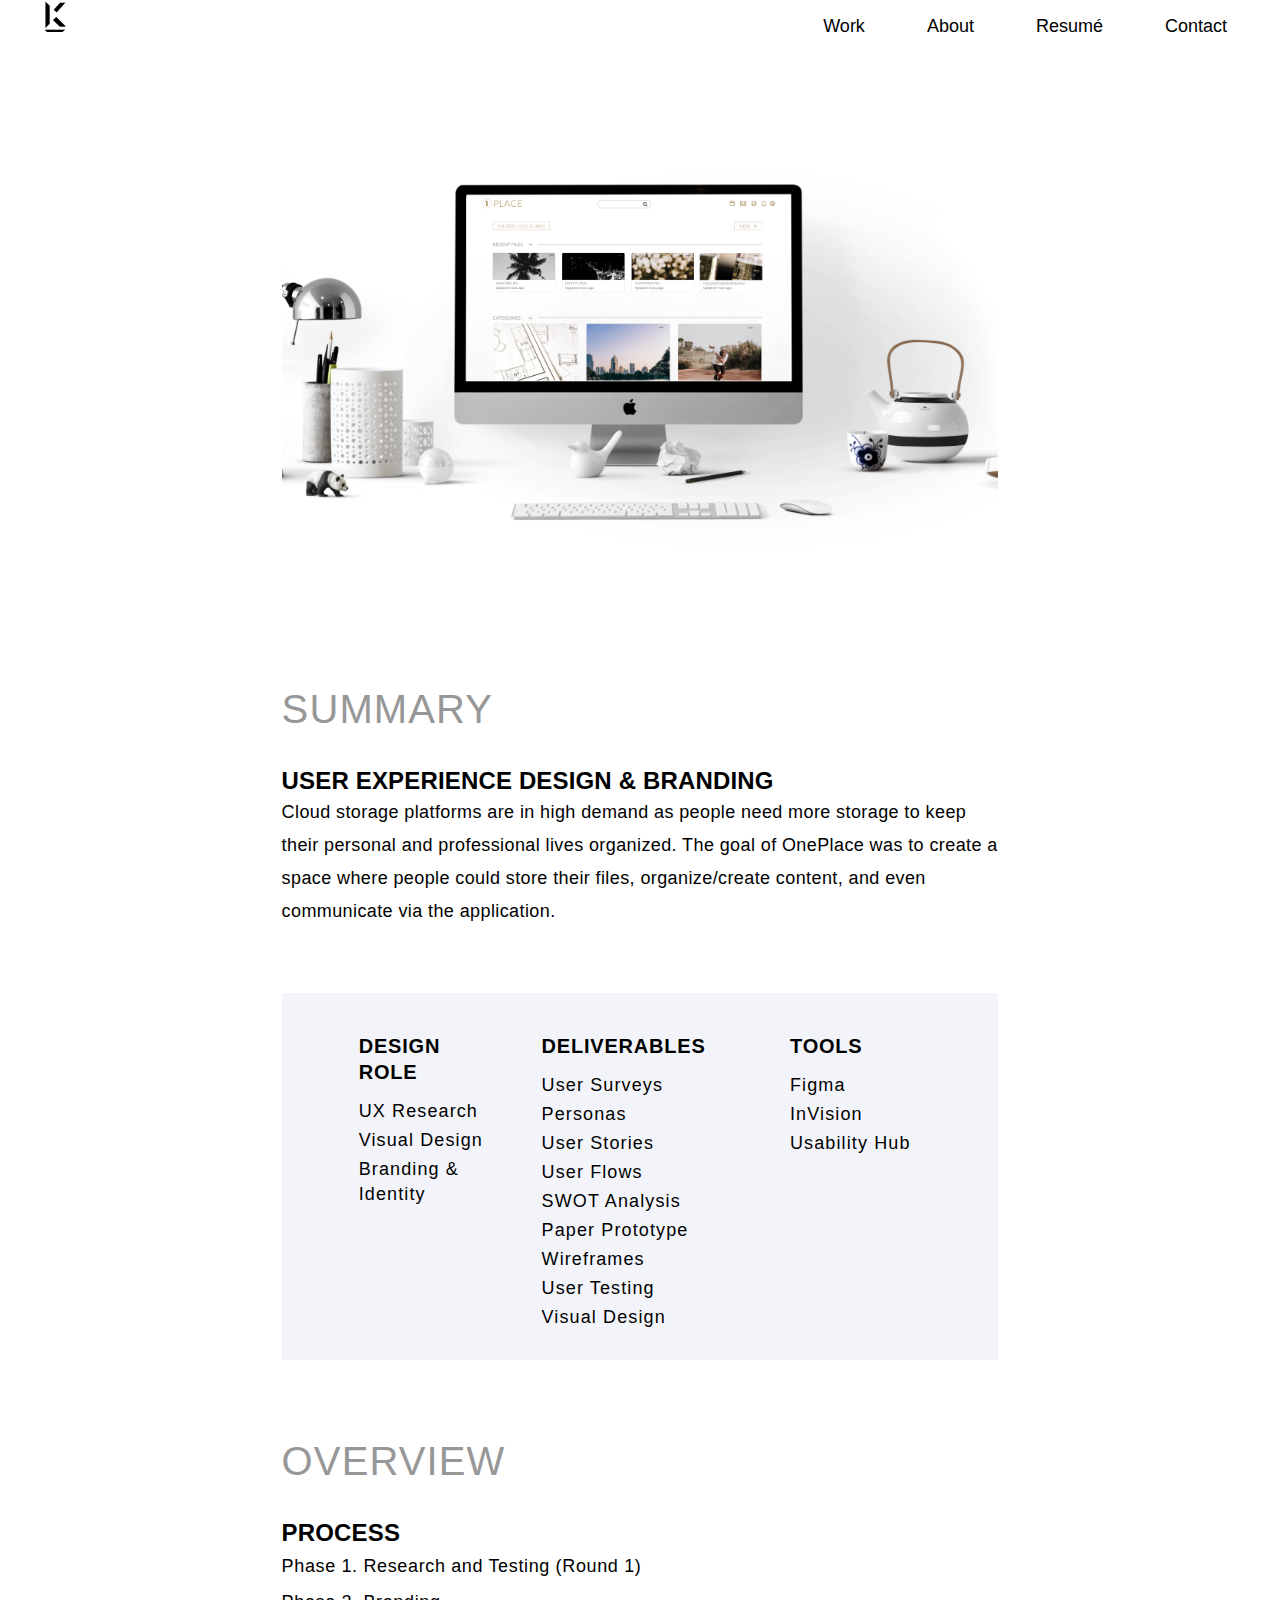
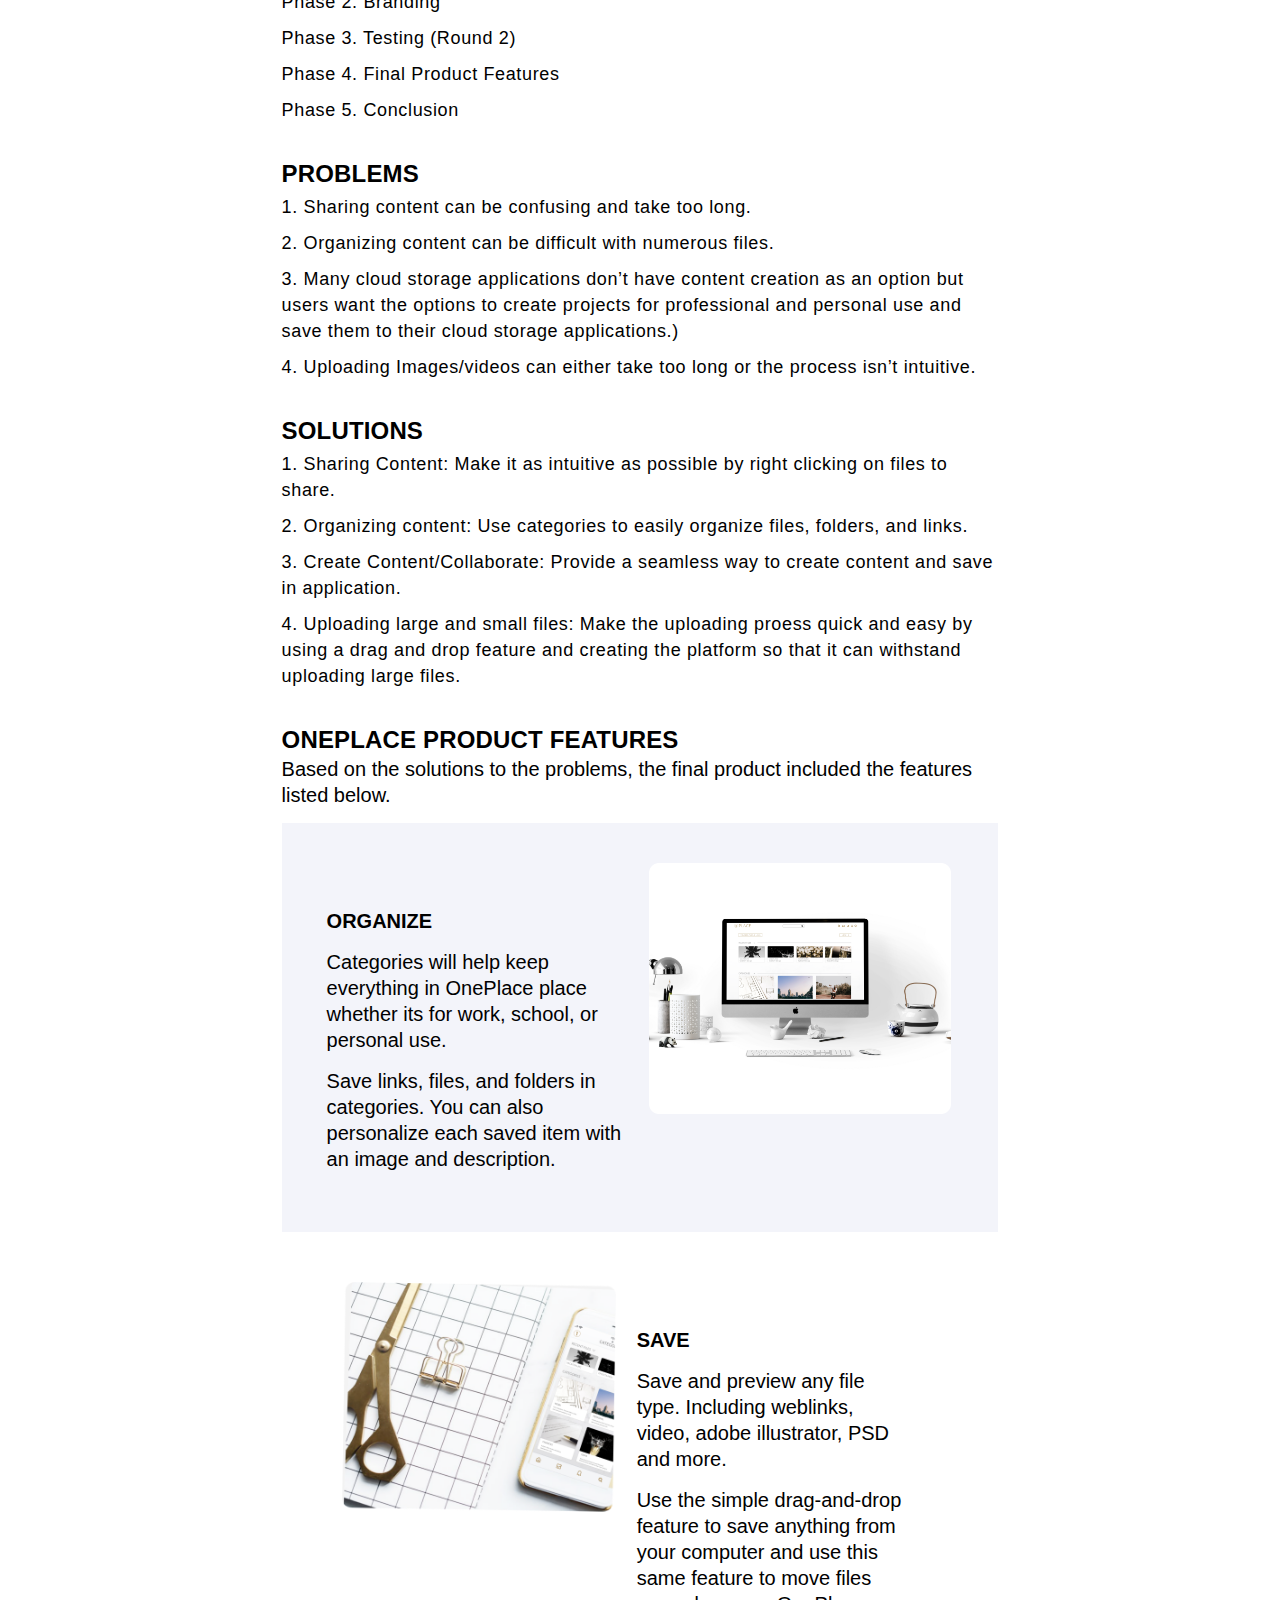
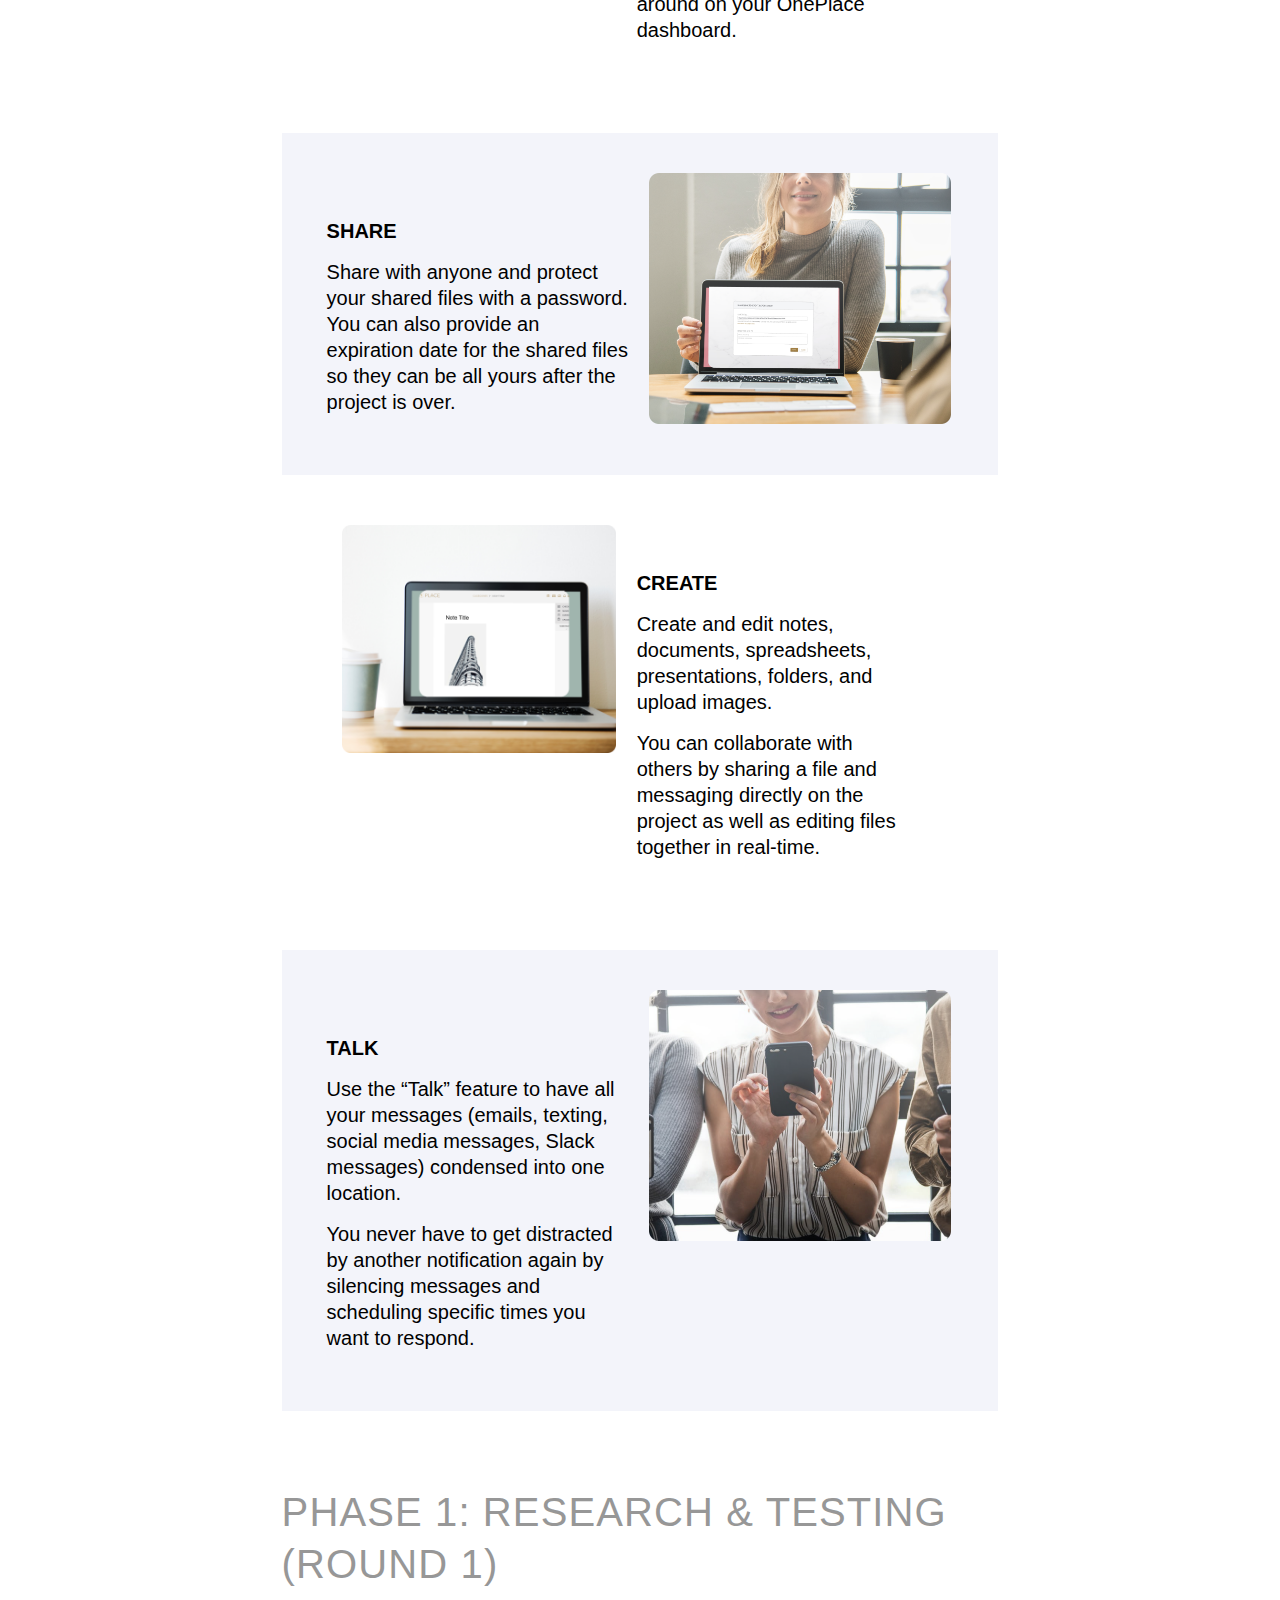
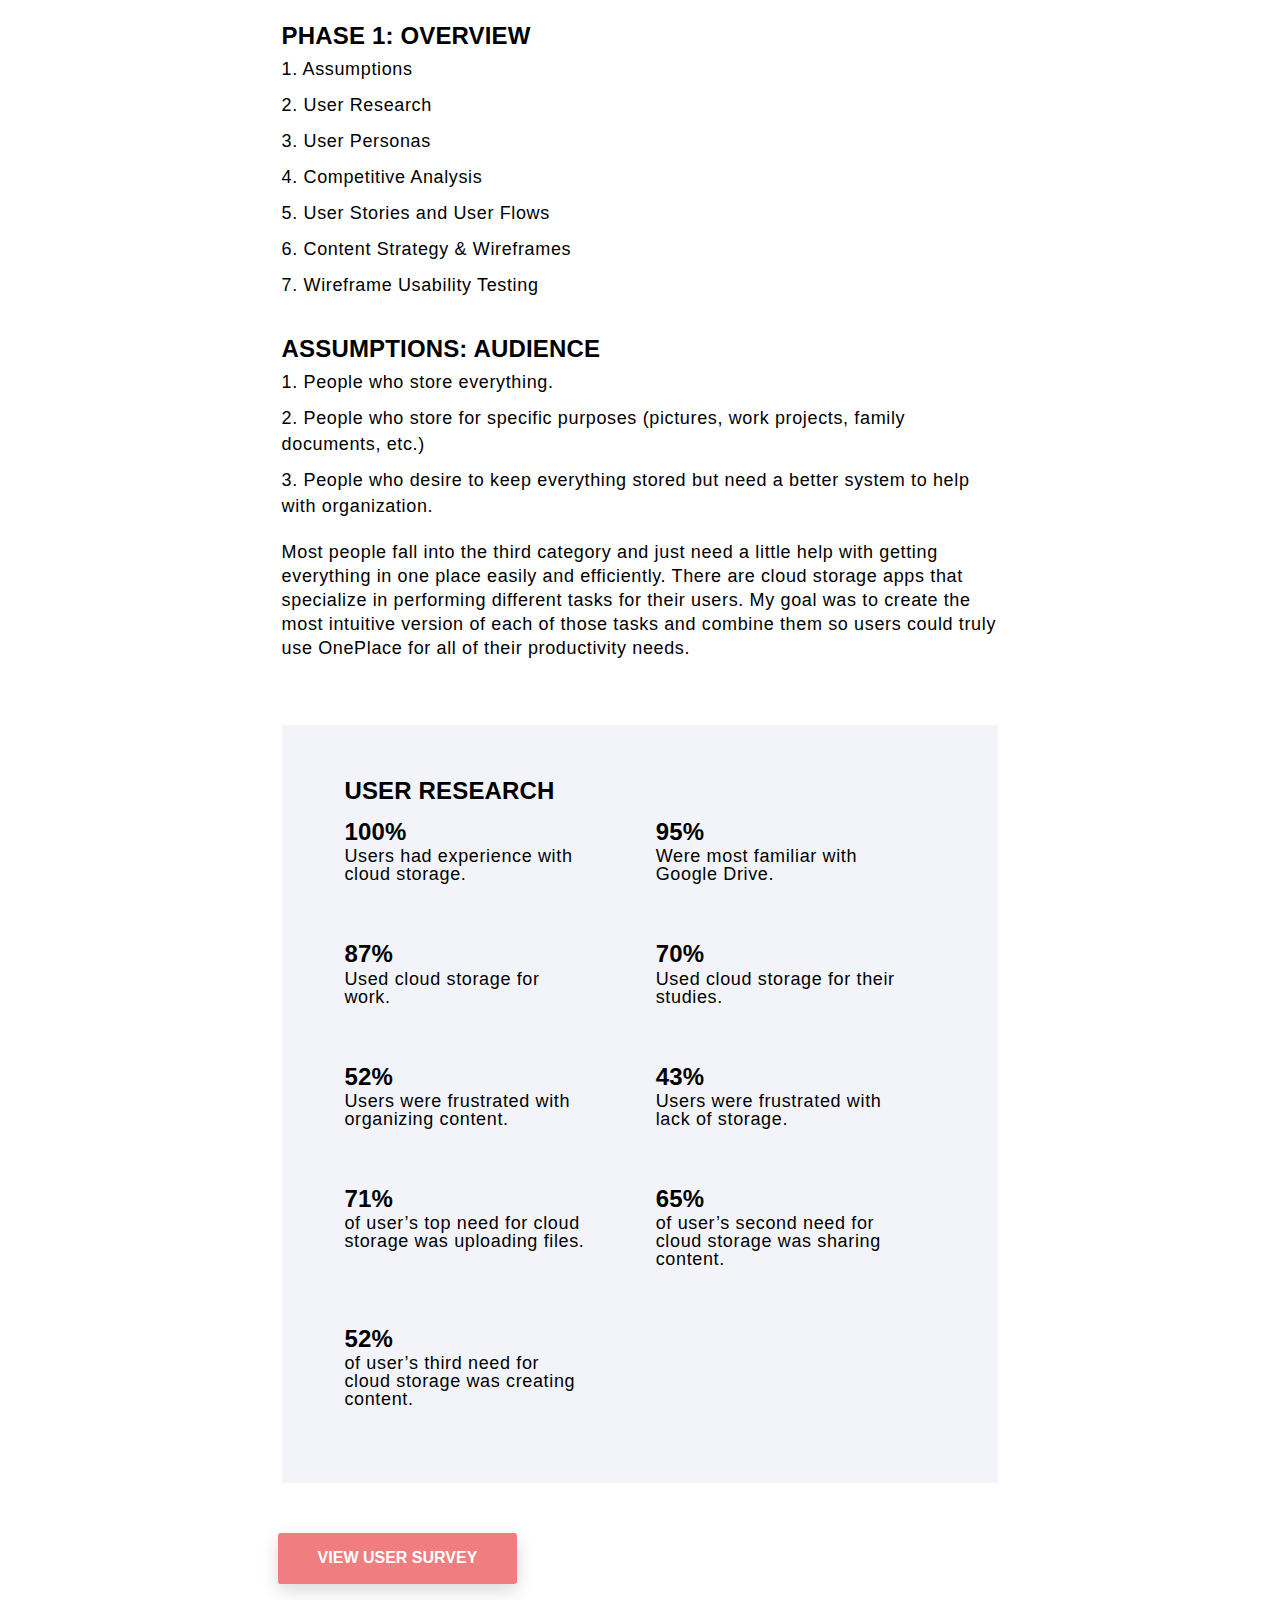
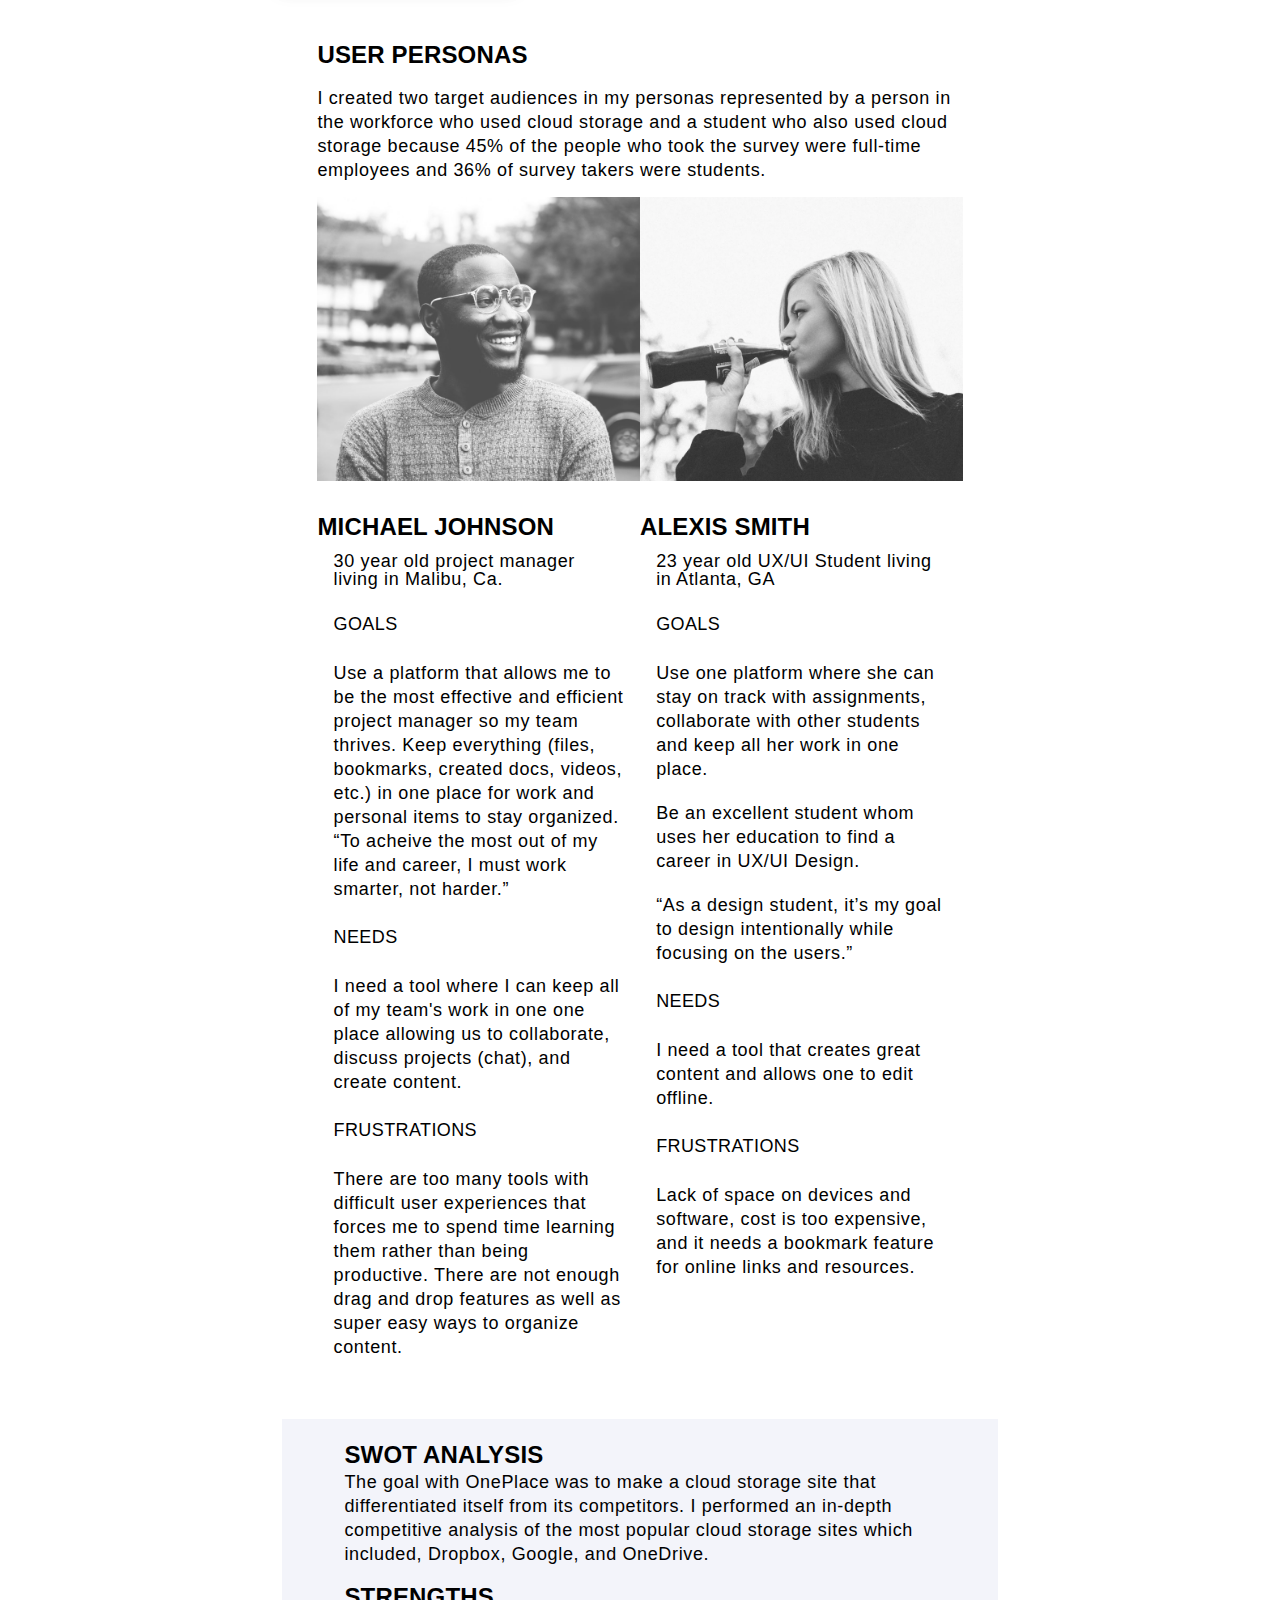
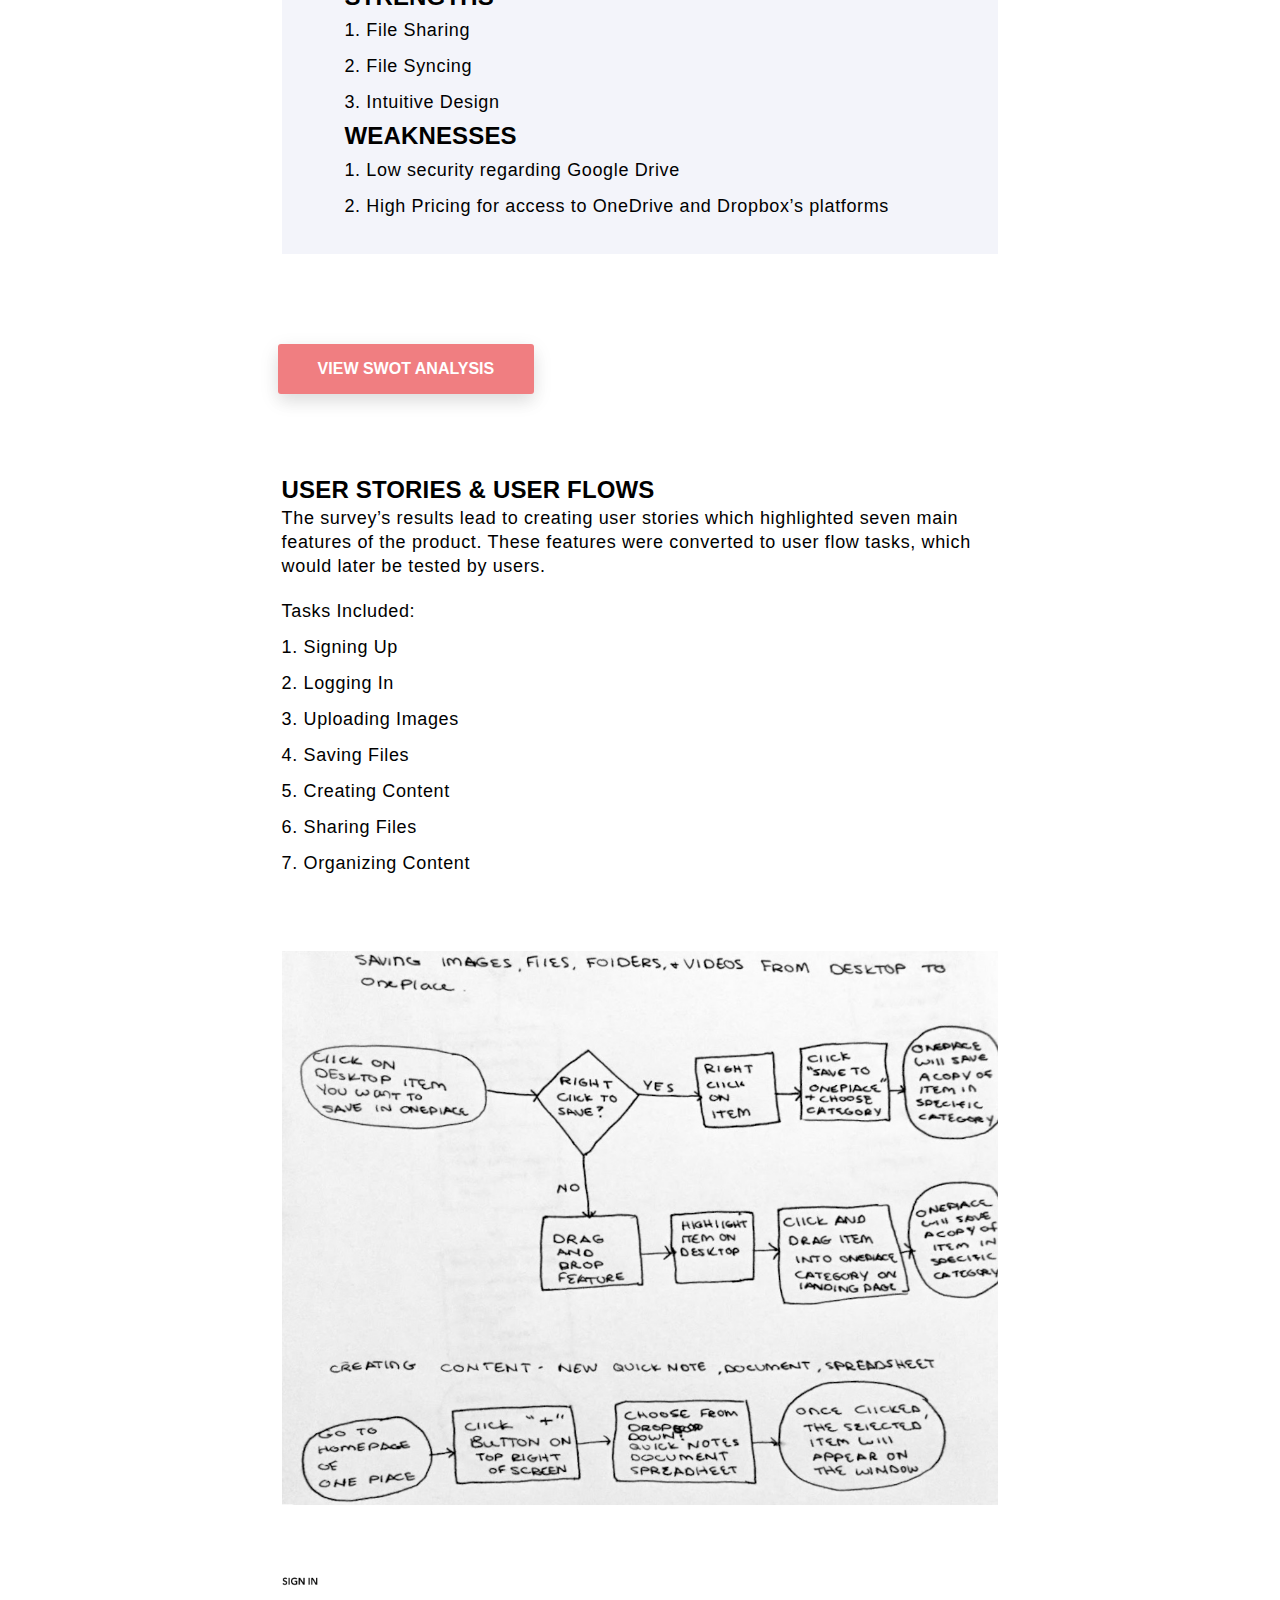
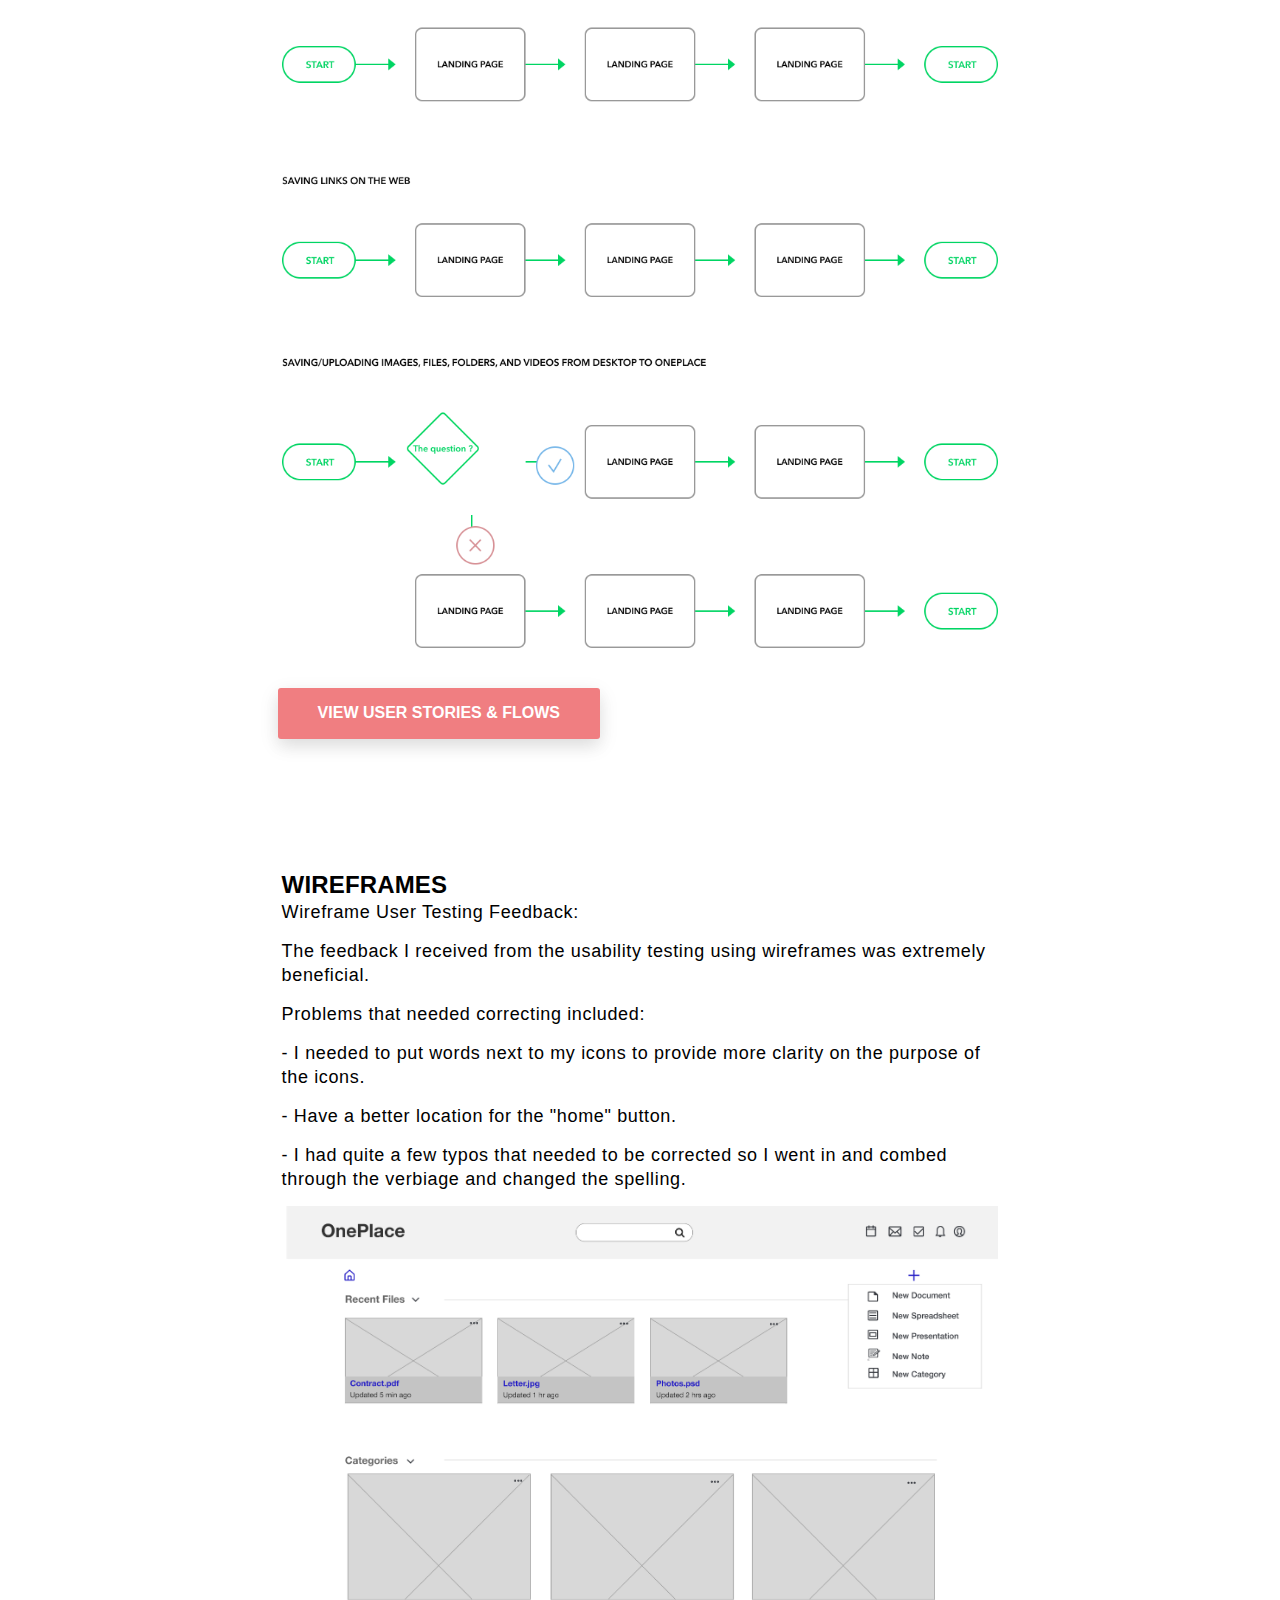
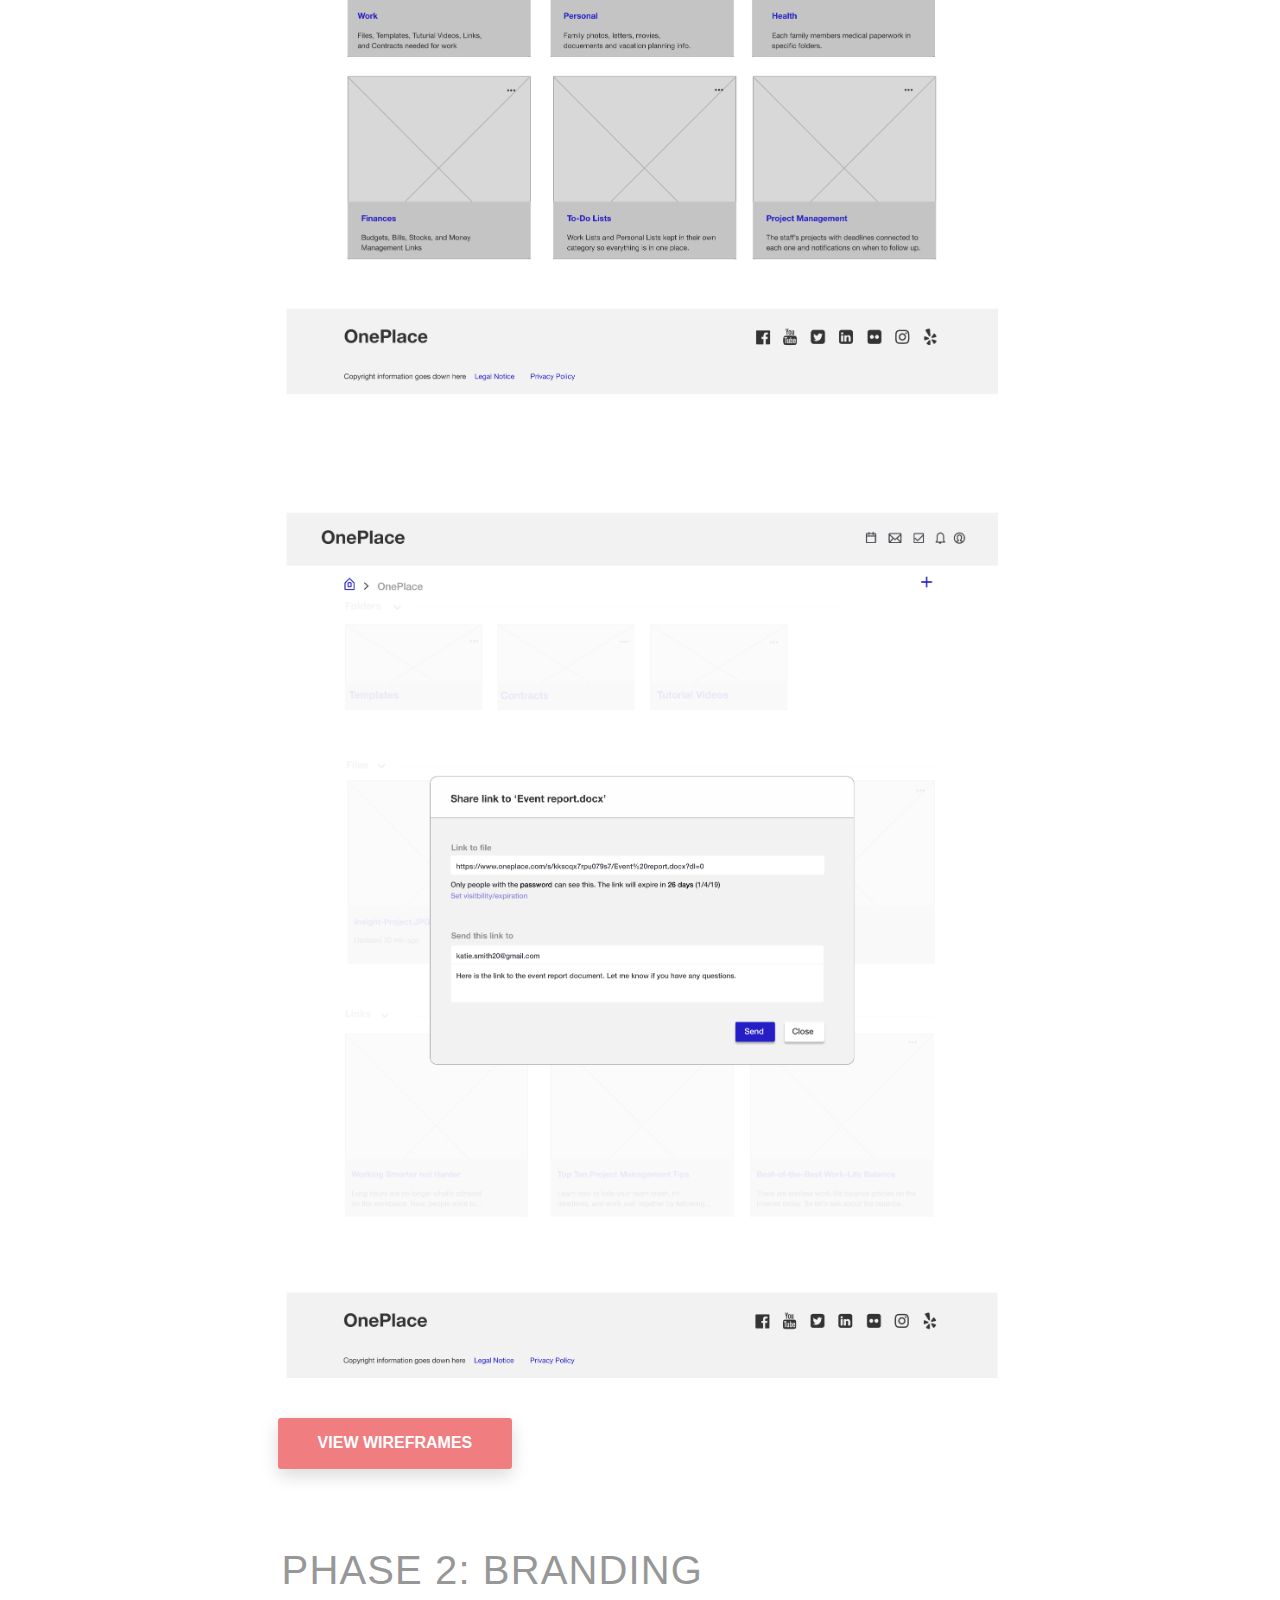
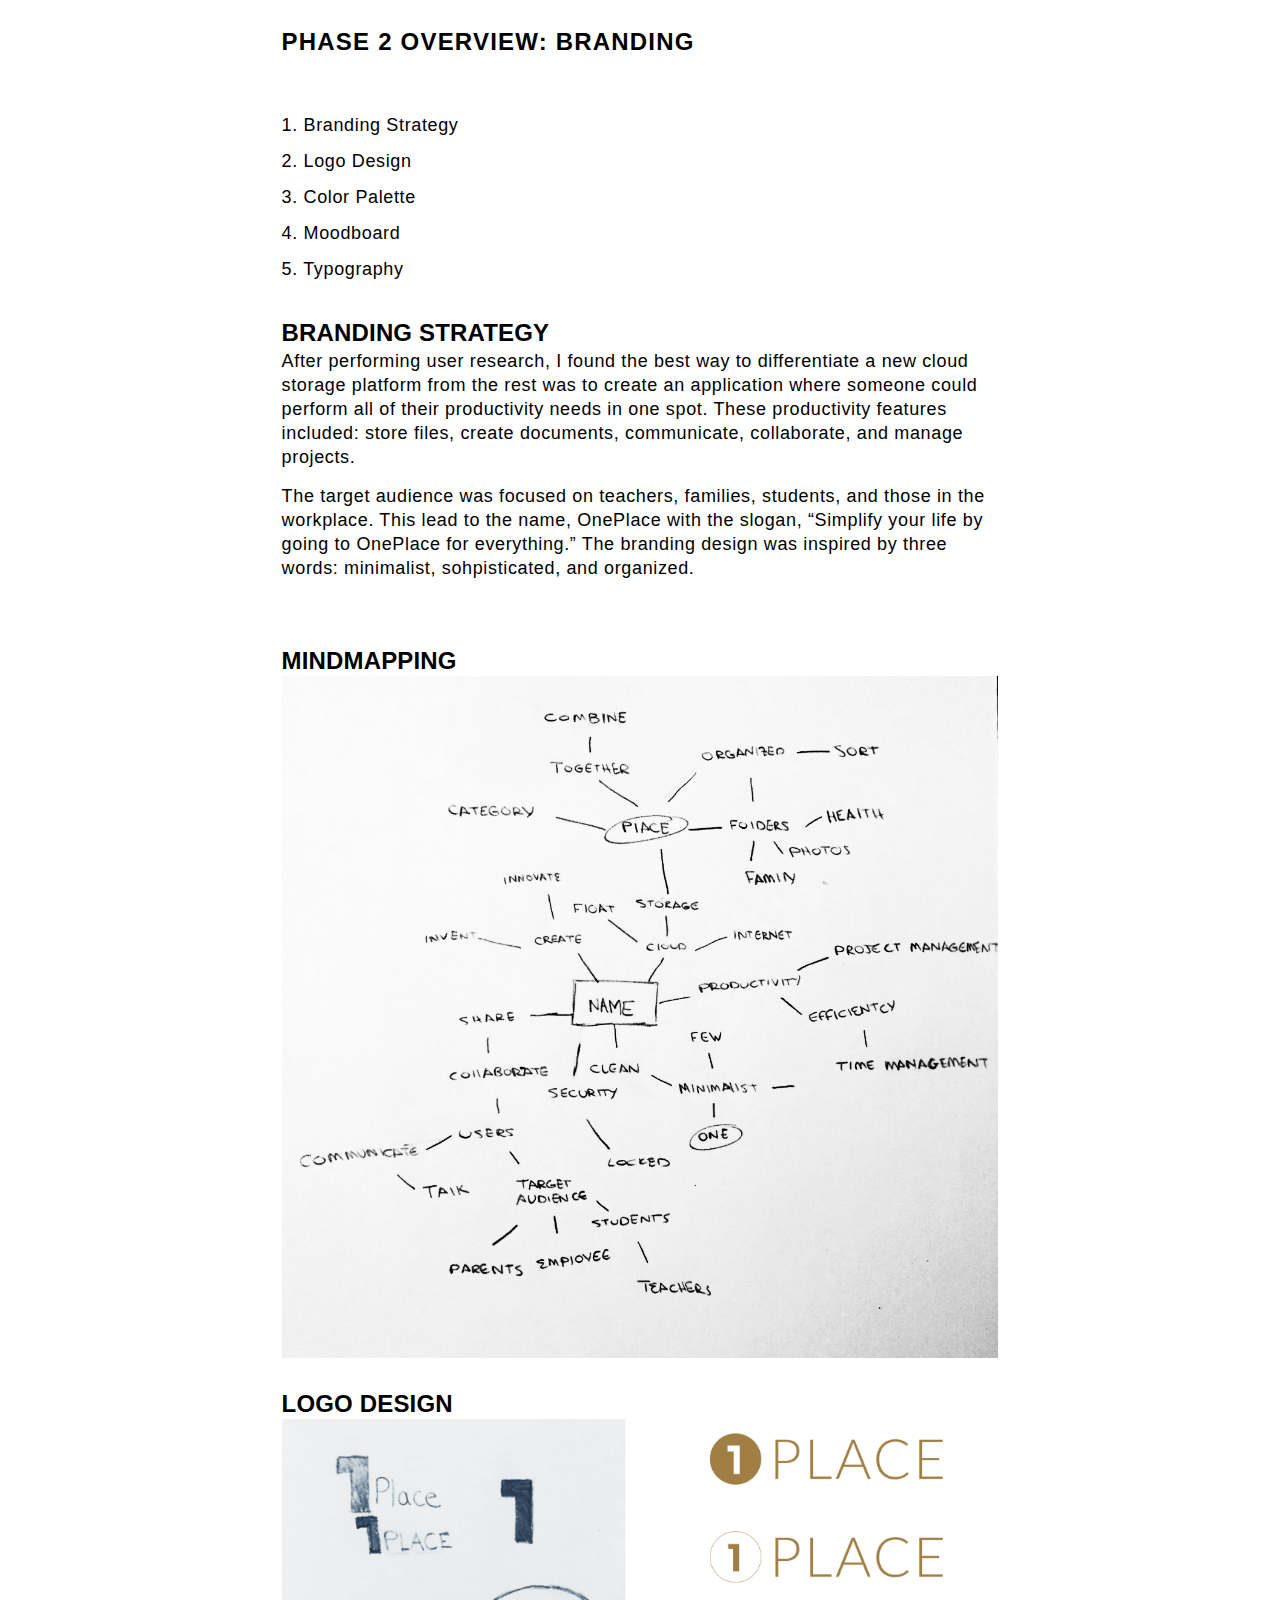
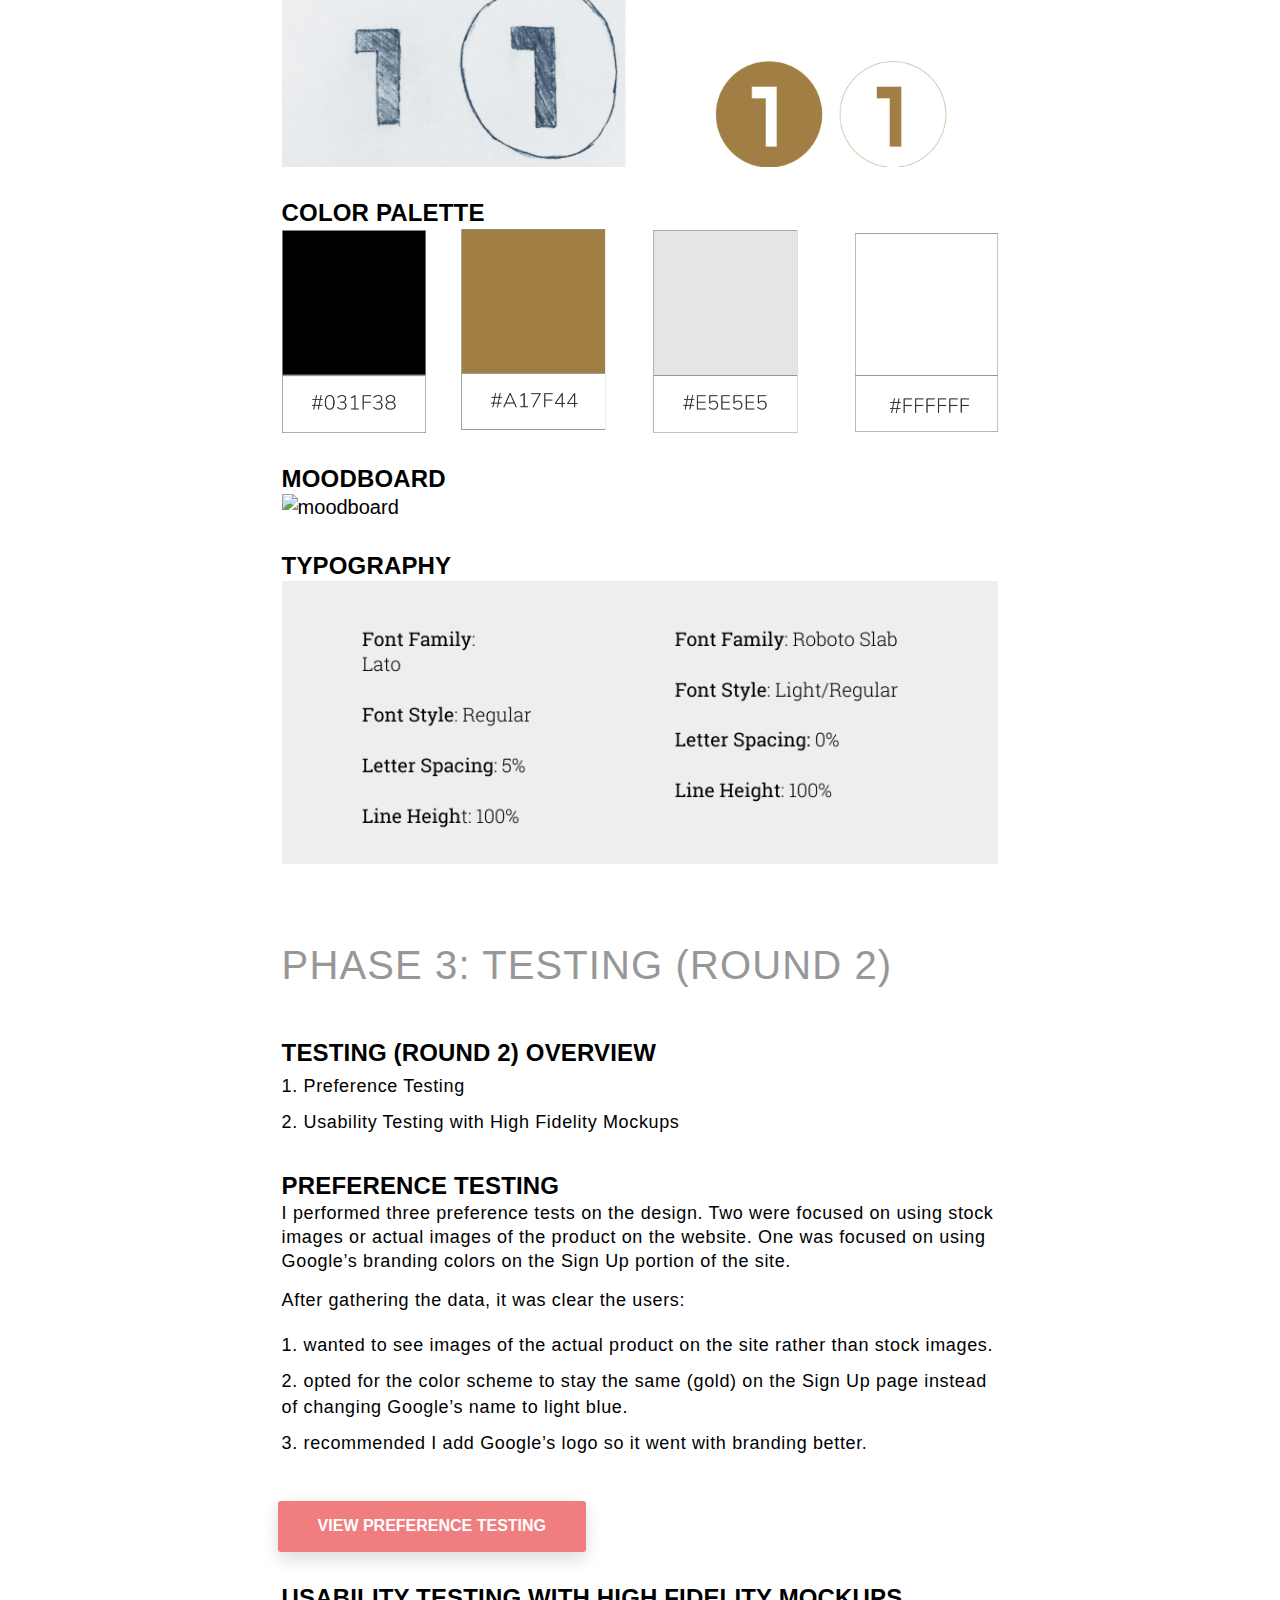
==== commit 7b85627f: "Remove commented code. Remove unused css" ====
--- a/about.html
+++ b/about.html
@@ -303,7 +303,7 @@
                   </ol>
 
                   <!-- for vertical line  -->
-                  <p class="caseStudy-text padding-top">
+                  <p class="caseStudy-text margin-top">
                     Most people fall into the third category and just need a
                     little help with getting everything in one place easily and
                     efficiently. There are cloud storage apps that specialize in
@@ -385,7 +385,7 @@
               <section class="personas">
                 <div class="textbox">
                   <h3 class="textbox margin-left">USER PERSONAS</h3>
-                  <p class="caseStudy-text padding-top">
+                  <p class="caseStudy-text margin-top">
                     I created two target audiences in my personas represented by
                     a person in the workforce who used cloud storage and a
                     student who also used cloud storage because 45% of the
@@ -723,7 +723,7 @@
           <!-- </div> -->
 
           <img
-            class="padding-top"
+            class="margin-top"
             src="css/images/highfidelitymockups.png"
             alt="High Fidelity Mockups"
           />
@@ -732,13 +732,10 @@
             class="btn btn--pink section__btn white-text"
             >View High Fidelity Mockups</a
           >
-          <!-- <img src="images/space/wireframe-lowfid.png" alt="low fidelity wireframes"/> -->
-          <!-- <p class="textbox margin-left caseStudy-text padding-top">When the wireframes were done, I was able to test them with a few people to collect some early feedback. Most of the comments were about how it may be confusing to add a document, so I considered this when moving into the High fidelity wireframes.</p> -->
         </section>
 
         <!-- conclusion -->
         <div class="textbox">
-          <!-- <div class="line"></div> -->
           <div class="label">PHASE 5: CONCLUSION</div>
         </div>
         <section class="colored">
--- a/css/project.css
+++ b/css/project.css
@@ -12,14 +12,6 @@
   overflow-x: hidden;
 }
 
-.load-smooth {
-  display: none;
-}
-
-.not-home {
-  display: none;
-}
-
 /* fancy css for js*/
 @keyframes fade-in {
   from {
@@ -45,33 +37,14 @@
   width: 56%;
 }
 
-img,
-video {
-  /* max-width: 80%;
-  margin-top: 40px;
-  margin-bottom: 40px; */
+img {
   display: block;
   margin-left: auto;
   margin-right: auto;
   width: 100%;
-  /* padding-top: 100px; */
-  /* padding-bottom: 100px; */
-}
-
-#organizefeatureimage {
-  /* margin-top: 85px; */
-  width: 120%;
 }
 
 /* navigation */
-#logo {
-  display: none;
-}
-
-/* nav {
-  padding: 15px 95px;
-} */
-
 nav ul {
   float: right;
 }
@@ -90,155 +63,25 @@
 }
 
 section {
-  margin-top: 20px;
-  margin-bottom: 20px;
-}
-
-.main {
-  width: 72%;
-  margin: 0 auto;
-  max-width: 1450px;
-}
-
-.none {
-  display: none;
-}
+  margin-top: 50px;
+  margin-bottom: 50px;
+}
+
 /***--------------------***/
 /***------- Icons ------***/
 /***--------------------***/
 
-.fas.fa-caret-right {
-  color: #f07e81;
-  padding: 10px 5px 0px 5px;
-  width: 15px;
-}
-
 .wrapper {
-  overflow: hidden;
+  height: 100%;
+  width: 100%;
 }
 
 /* ----- Header -----*/
-
-/* .header {
-  height: 100px;
-  width: 100%; */
-  /* background: rgba(0, 0, 0, 0.85); */
-  /* position: absolute; */
-  /* top: 0; */
-  /* left: 0;
-  right: 0;
-  z-index: 10; */
-  /* visibility: hidden; */
-/* } */
-
-/* .header .header__nav {
-  position: relative;
-  display: inline; */
-  /* padding: 60px 53px 45px 0;
-  text-align: right;
-  transition: padding-top 0.3s, padding-bottom 0.3s, opacity 0.5s,
-    visibility 0.5s, margin-top 0.3s; */
-/* } */
-
-/* .header .header__nav {
-  padding-top: 35px;
-  padding-bottom: 25px;
-} */
-
-/* .header .logo {
-  margin-top: 0;
-} */
-
-
-
-
-
-
-
-
-/* @media (max-width: 767px) {
-  .header .header__nav {
-    padding: 0 20px 0;
-    margin-top: 0x;
-  }
-  .header .logo { */
-    /* margin-top: 0; */
-    /* position: static; */
-    /* margin: 0 auto; */
-    /* -webkit-transform: none; */
-    /* -ms-transform: none; */
-    /* transform: none; */
-  /* } */
-  /* .header {
-    padding: 18px 0;
-    transition: padding 0.3s;
-  }
-  .header.fixed {
-    /* padding: 1px 0; */
-  /* } */
-  /* .header .header__nav {
-    padding-top: 0;
-    margin-top: 0;
-  }
-}
-
-@media (max-width: 414px) {
-  .header .header__nav {
-    padding: 0 20px 0;
-    margin-top: 0px;  */
-    /* padding-bottom: 20px; */
-    /* visibility: hidden;
-  } */
-  /* .header .logo { */
-    /* margin-top: 0; */
-    /* position: static; */
-    /* margin: 0 auto; */
-    /* -webkit-transform: none;
-    -ms-transform: none;
-    transform: none;
-  } */
-  /* .header {
-    padding: 20px 0;
-    transition: padding 0.3s;
-  }
-  .header.fixed { */
-    /* padding: 13px 0; */
-  /* } */
-  /* .header .header__nav {
-    padding-top: 0;
-    margin-top: 0;
-    display: block;
-  }
-  .open {
-    width: 100px;
-  }
-  .nav a {
-    color: #000;
-    font-weight: lighter;
-    font-size: 18px;
-    letter-spacing: 0px;
-    font-weight: 400;
-  }
-
-  a {
-    color: inherit;
-    text-decoration: none;
-    font-weight: lighter;
-    opacity: 1;
-    transition: opacity 0.3s;
-  }
-} */
-
-/* ----- Nav -----*/
-
-/* .nav.animated-in {
-  opacity: 1;
-  visibility: visible;
-}
-
 .nav a {
-  font-family: "Montserrat", sans-serif;
+  color: #000;
+  font-weight: 100;
   font-size: 18px;
+  letter-spacing: 0px;
 }
 
 .nav li {
@@ -248,6 +91,8 @@
   -webkit-transform: translateY(-25px);
   -ms-transform: translateY(-25px);
   transform: translateY(-25px);
+  transition: opacity 0.7s, visibility 0.7s, -webkit-transform 0.7s;
+  transition: opacity 0.7s, visibility 0.7s, transform 0.7s;
   transition: opacity 0.7s, visibility 0.7s, transform 0.7s,
     -webkit-transform 0.7s;
 }
@@ -284,133 +129,6 @@
   margin-left: 46px;
 }
 
-@media (max-width: 767px) {
-  .nav {
-    position: absolute;
-    right: 0;
-    left: 0;
-    top: 100%;
-    opacity: 0;
-    visibility: hidden;
-    pointer-events: none;
-    transition: opacity 0.1s, visibility 0.1s;
-  }
-  .nav.open {
-    opacity: 1;
-    visibility: visible;
-    pointer-events: auto;
-  }
-  .nav ul {
-    display: block;
-    margin: 0 15px;
-  }
-  .nav li {
-    display: block;
-    /* margin-left: 0; */
-    /* margin-bottom: 15px;
-    margin-top: 5px;
-  }  */
-  /* .nav li + li {
-    margin-left: 0;
-    margin-top: 11px;
-  } */
-/* } */
-
-
-.nav.animated-in {
-    opacity: 1;
-    visibility: visible;
-}
-
-.nav a {
-    color: #000;
-    font-weight: 100;
-    font-size: 18px;
-    letter-spacing: 0px;
-}
-
-.nav li {
-    display: inline-block;
-    opacity: .2;
-    visibility: hidden;
-    -webkit-transform: translateY(-25px);
-    -ms-transform: translateY(-25px);
-    transform: translateY(-25px);
-    transition: opacity .7s, visibility .7s, -webkit-transform .7s;
-    transition: opacity .7s, visibility .7s, transform .7s;
-    transition: opacity .7s, visibility .7s, transform .7s, -webkit-transform .7s;
-}
-
-.nav li.animated-in {
-    opacity: 1;
-    visibility: visible;
-    -webkit-transform: translateY(0);
-    -ms-transform: translateY(0);
-    transform: translateY(0);
-}
-
-.nav li:last-child {
-    transition-delay: .4s;
-}
-
-.nav li:nth-last-child(1) {
-    transition-delay: .45s;
-}
-
-.nav li:nth-last-child(2) {
-    transition-delay: .55s;
-}
-
-.nav li:nth-last-child(3) {
-    transition-delay: .65s;
-}
-
-.nav li:nth-last-child(4) {
-    transition-delay: .75s;
-}
-
-.nav li + li {
-    margin-left: 46px;
-}
-
-@media (max-width: 767px) {
-	.nav {
-        position: absolute;
-        right: 0;
-        left: 0;
-        top: 100%;
-        /* background: rgba(0,0,0,.85); */
-        opacity: 0;
-        visibility: hidden;
-        pointer-events: none;
-        transition: opacity .1s, visibility .1s;
-    }
-
-	.nav.open {
-        opacity: 1;
-        visibility: visible;
-        pointer-events: auto;
-    }
-
-	.nav ul {
-        display: block;
-        margin: 0 15px;
-    }
-
-	.nav li {
-        display: block;
-        margin-bottom: 15px;
-        margin-top: 5px;
-    }
-
-	.nav li + li {
-        margin-left: 0;
-        margin-top: 11px;
-    }
-}
-
-
-
 .shell {
   max-width: 1190px;
   padding-left: 20px;
@@ -418,107 +136,66 @@
   margin: auto;
 }
 
-
 /* header */
-
 .header {
-    background: rgba(0,0,0,.85);
-    position: absolute;
-    top: 0;
-    left: 0;
-    right: 0;
-    z-index: 5;
+  display: inline;
+  background: rgba(0, 0, 0, 0.85);
+  position: absolute;
+  top: 0;
+  left: 0;
+  right: 0;
+  z-index: 5;
+  visibility: hidden;
+}
+
+.header__nav {
+  display: inline;
+  padding: 60px 53px 45px 0;
+  text-align: right;
+  transition: padding-top 0.3s, padding-bottom 0.3s, opacity 0.5s,
+    visibility 0.5s, margin-top 0.3s;
+  padding-top: 35px;
+  padding-bottom: 25px;
+}
+
+.logo {
+  margin-top: 0;
+}
+
+@media (max-width: 414px) {
+  .header__nav {
+    padding: 0 20px 0;
+    margin-top: 0x;
     visibility: hidden;
-
-}
-
-.header .header__nav {
-    padding: 60px 53px 45px 0;
-    text-align: right;
-    transition: padding-top .3s, padding-bottom .3s, opacity .5s, visibility .5s, margin-top .3s;
-}
-
-.header .header__nav {
-    padding-top: 35px;
-    padding-bottom: 25px;
-}
-
-.header .logo {
+  }
+
+  .logo {
     margin-top: 0;
-}
-
-
-@media (max-width: 767px) {
-	.header .header__nav {
-        padding: 0 20px 0;
-        margin-top: 0;
-    }
-
-	.header .logo {
-        margin-top: 0;
-        position: static;
-        margin: 0 auto;
-        -webkit-transform: none;
-        -ms-transform: none;
-        transform: none;
-    }
-
-	.header {
-        padding: 18px 0;
-        transition: padding .3s;
-    }
-
-	.header. {
-        padding: 1px 0;
-    }
-
-	.header. .header__nav {
-        padding-top: 0;
-        margin-top: 0;
-    }
-}
-
-@media (max-width: 414px) {
-	.header .header__nav {
-        padding: 0 20px 0;
-        margin-top: 0x;
-        visibility: hidden;
-    }
-
-	.header .logo {
-        margin-top: 0;
-        position: static;
-        margin: 0 auto;
-        -webkit-transform: none;
-        -ms-transform: none;
-        transform: none;
-    }
-
-	.header {
-        padding: 20px 0;
-        transition: padding .3s;
-    }
-
-	.header. {
-        padding: 13px 0;
-    }
-
-	.header. .header__nav {
-        padding-top: 0;
-        margin-top: 0;
-    }
-
-    .nav a {
+    position: static;
+    margin: 0 auto;
+    -webkit-transform: none;
+    -ms-transform: none;
+    transform: none;
+  }
+
+  .header {
+    padding: 20px 0;
+    transition: padding 0.3s;
+  }
+
+  .header__nav {
+    padding-top: 0;
+    margin-top: 0;
+  }
+
+  .nav a {
     color: #fff;
     font-weight: 100;
     font-size: 18px;
     letter-spacing: 0px;
     font-weight: 400;
-
-}
-}
-
-
+  }
+}
 
 /* ------------------------------------------------
 -------------------------------------------------
@@ -536,20 +213,6 @@
   font-size: 0;
   line-height: 0;
   position: relative;
-  /* margin-left: 20px; */
-  /* left: 50%; */
-  /* -webkit-transform: translate(-50%, -50%); */
-  /* -ms-transform: translate(-50%, -50%); */
-  /* transform: translate(-50%, -50%); */
-  /* top: 66%; */
-  /* left: 10%; */
-  /* margin-top: 2px; */
-  /* opacity: 0; */
-  /* visibility: hidden; */
-  /* transition: margin-top 0.3s, opacity 1s, visibility 1s; */
-  /* transition-delay: 0.5s; */
-  /* margin-left: -503px; */
-  /* margin-top: 10px; */
 }
 
 .logo.animated-in {
@@ -590,10 +253,8 @@
 .burger-menu {
   display: none;
   width: 20px;
-  /* position: absolute; */
   position: relative;
   float: right;
-  /* top: 50%; */
   padding-top: 20px;
   -webkit-transform: translateY(-50%);
   -ms-transform: translateY(-50%);
@@ -610,7 +271,7 @@
   visibility: visible;
 }
 
-.burger-menu.active span:nth-child(1) {
+.active span:nth-child(1) {
   top: 7px;
   -webkit-transform: rotate(45deg);
   -ms-transform: rotate(45deg);
@@ -620,11 +281,11 @@
   transition: top 0.3s, transform 0.3s 0.3s, -webkit-transform 0.3s 0.3s;
 }
 
-.burger-menu.active span:nth-child(2) {
+.active span:nth-child(2) {
   opacity: 0;
 }
 
-.burger-menu.active span:nth-child(3) {
+.active span:nth-child(3) {
   top: -7px;
   -webkit-transform: rotate(-45deg);
   -ms-transform: rotate(-45deg);
@@ -647,34 +308,19 @@
   margin-top: 4px;
 }
 
-@media (max-width: 767px) {
-  .burger-menu {
-    display: block;
-  }
-}
-
 /***---------------------------***/
 /****------- typography ------****/
 /***---------------------------***/
 
 /* link typography */
 a {
-color: inherit;
-text-decoration: none;
-font-weight: lighter;
-opacity: 1;
-transition: opacity 0.3s;
-}
-/* a:hover {
-  color: #f0cf7e;
-} */
-
-/* .read-more:hover i {
-  color: #f0cf7e;
-} */
-
-/* header  typography*/
-/* general typography */
+  color: inherit;
+  text-decoration: none;
+  font-weight: lighter;
+  opacity: 1;
+  transition: opacity 0.3s;
+}
+
 h1 {
   font-family: "Lato", sans-serif;
   font-size: 80px;
@@ -704,23 +350,14 @@
   font-size: 20px;
   text-transform: uppercase;
   letter-spacing: 0.05rem;
-  /* margin: 0 auto; */
   padding-top: 20px;
   padding-bottom: 10px;
-  /* text-align: center; */
-}
+}
+
 .design-role {
   font-family: "Montserrat", sans-serif;
   letter-spacing: 0.07rem;
-  /* margin: 0 auto; */
   padding: 4px 1px 0 0;
-}
-
-/* .align-left {
-  text-align: left;
-} */
-.align-right {
-  text-align: right;
 }
 
 p {
@@ -729,12 +366,6 @@
 
 li {
   font-size: 18px;
-}
-
-.light {
-  font-family: "PaulGroteskSoft-UltraLight";
-  font-size: 16px;
-  letter-spacing: 0.06rem;
 }
 
 /* common text-styles typography*/
@@ -815,127 +446,6 @@
   margin-bottom: 25px;
 }
 
-.opening {
-  margin-left: 220px;
-  padding: 6px;
-  position: relative;
-  top: -80px;
-  width: 710px;
-}
-
-h3.home-page {
-  font-family: "PaulGrotesk-Bold";
-  margin-left: 7%;
-  letter-spacing: 0.05rem;
-}
-
-.feat-project-text > h2 {
-  letter-spacing: 0.3rem;
-  margin-bottom: 10px;
-  text-align: center;
-}
-
-.feat-project-text > .label {
-  margin-bottom: 20px;
-  text-align: center;
-}
-
-.feat-project-text > .desc {
-  margin: 0 25% 20px 25%;
-  text-align: justify;
-  width: 50%;
-  line-height: 38px;
-  font-family: "PaulGroteskSoft-Regular";
-}
-
-.feat-project > .read-more {
-  color: #f07e81;
-  margin-left: 25%;
-}
-.feat-project > .read-more:hover {
-  color: #f0cf7e;
-}
-
-.slogan {
-  font-family: "PaulGroteskSoft-UltraLight";
-  font-size: 44px;
-  letter-spacing: 0.2rem;
-  line-height: 50px;
-}
-
-.feat-bg {
-  background-image: url("../images/homepage/space-featBG.png");
-  margin-bottom: 150px;
-  background-size: cover;
-  background-repeat: no-repeat;
-}
-
-.feat-logo {
-  display: none;
-}
-
-.feat-project .screens-for-feat,
-img.feat-mobile-screen {
-  width: 875px;
-  position: relative;
-  top: 70px;
-  left: 15%;
-}
-
-.feat-project {
-  /*background-color:#F9F9F9;*/
-  padding-bottom: 40px;
-  border-radius: 5px;
-}
-
-/***********/
-/* Maslow */
-/**********/
-.maslow {
-  background-color: #21242f;
-}
-.feat-bg-maslow {
-  background-image: url("../images/maslow/hero-bg.png");
-  margin-bottom: 110px;
-  background-size: cover;
-  background-position: center;
-  background-repeat: no-repeat;
-}
-.feat-project .screens-for-feat-maslow,
-img.feat-mobile-screen {
-  width: 90%;
-  position: relative;
-  top: 54px;
-  left: 5%;
-}
-
-.flows {
-  margin-top: 50px;
-}
-
-/***********/
-/* Charter */
-/**********/
-.feat-bg-charter {
-  /*background-color:#F9F9F9;*/
-  margin-bottom: 20px;
-  background-size: cover;
-  background-position: center;
-  background-repeat: no-repeat;
-}
-/* .feat-project .screens-for-feat-charter,
-img.feat-mobile-screen {
-} */
-
-.flows {
-  margin-top: 50px;
-}
-
-.caption {
-  color: #929192;
-  font-family: "PaulGroteskSoft-Light";
-}
-
 /***-----------------------------------------------------------***/
 /***--------- casestudy specific  - ordered by section --------***/
 /***-----------------------------------------------------------***/
@@ -946,11 +456,6 @@
   vertical-align: top;
 }
 
-.colored {
-  background-color: #f3f4fa;
-  padding: 30px 60px 60px 60px;
-}
-
 /* grid */
 
 .half {
@@ -966,14 +471,12 @@
 }
 .large-third {
   display: inline-block;
-  /* width: 35%; */
   vertical-align: top;
   margin: 0 12% 0 7%;
   text-align: left;
 }
 
 .section-label {
-  /* display: inline-flex; */
   float: left;
   width: 16%;
 }
@@ -981,71 +484,15 @@
 .textbox {
   display: inline-block;
   width: 100%;
-  /*margin-left: 16%;*/
-}
-
-/* spacing */
-
-/* .margin-left {
-  margin-left: 16%;
-} */
-
-.padding-top {
+}
+
+.margin-top {
   margin-top: 16px;
-}
-
-.top-bottom {
-  /* margin: 50px 0; */
-}
-
-/* lines */
-.line {
-  background: #9ba0b3 no-repeat scroll center;
-  height: 1px;
-  margin: 0 0 50px 0;
-  width: 100%;
-}
-
-/*.vertical-line {
-    background: #9BA0B3  no-repeat scroll center;
-    height:100px;
-    float: left;
-    margin: 15px 20px 20px 50px;
-    width:1px;
-  }*/
-
-/*.sm-vertical-line {
-    background: #9BA0B3  no-repeat scroll center;
-    height:75px;
-    float: left;
-    margin: 15px 20px 0px 50px;
-    width:1px;
-  }*/
-
-/* .vertical-line-lg,
-.sm-vertical-line,
-.vertical-line {
-  border-left: 2px solid #9ba0b3;
-  padding: 0 4%; */
-/*margin-left: 4%;*/
-
-.quote {
-  color: #9ba0b3;
-  font-family: "PaulGrotesk-SemiBold";
-  font-size: 1rem;
-  letter-spacing: 0.01rem;
-  line-height: 25px;
-  margin: 30px 0;
 }
 
 /* header */
 .center {
   text-align: center;
-}
-
-.regular {
-  font-family: "PaulGrotesk-Regular";
-  padding-top: 10px;
 }
 
 /* challenges insights and solutions */
@@ -1072,8 +519,6 @@
   font-family: "PaulGrotesk-Medium";
   line-height: 25px;
 }
-
-/* assumptions */
 
 /* user research */
 .percent-desc {
@@ -1093,28 +538,23 @@
   margin-top: 25px;
 }
 
-.user-research .third {
+.third {
   margin: 0 auto;
   width: 30%;
 }
 
 /* persona */
-.persona-l {
+.persona {
   padding: 0 5% 0 0;
 }
 
-.persona-l .caseStudy-text,
-.persona-r .caseStudy-text {
+.persona-caseStudy-text {
   font-family: "Montserrat", sans-serif;
   font-size: 18px;
   letter-spacing: 0.01rem;
   line-height: 30px;
 }
 
-.persona-r {
-  padding: 0 5% 0 0;
-}
-
 .personas .half {
   width: 50%;
 }
@@ -1132,85 +572,8 @@
   letter-spacing: 0.05em;
   margin-bottom: 50px;
 }
-/* color pallete */
-
-/* text */
-
-/* low fedelity wireframes */
-
-/* A AND B TESTING  */
-.ab-desk-img {
-  width: 95%;
-}
-
-/* user testing video */
-
-/* final product */
-.quarter {
-  display: inline-block;
-  width: 25%;
-}
-.screens {
-  background-image: url("../images/space/final-mbg.png");
-  display: inline-block;
-  height: 100%;
-  padding: 100px;
-}
-/* mobile */
-
-.mobile {
-  width: 100%;
-}
-
-.slider {
-  display: none;
-}
-
-.row-1 {
-  position: relative;
-  top: -100px;
-}
-
-.row-2 {
-  position: relative;
-  top: 0;
-}
-
-.row-3 {
-  position: relative;
-  top: 200px;
-}
-
-.row-4 {
-  position: relative;
-  top: -500px;
-  left: 76%;
-}
-
-.smaller {
-  max-width: 100%;
-  /*width:25%;*/
-}
-
-/*desktop*/
-.col-1-desktop {
-  width: 49%;
-  float: left;
-}
-
-.col-2-desktop {
-  float: right;
-  width: 49%;
-  position: relative;
-  top: 100px;
-}
 
 /*product features*/
-
-body {
-  /* padding: 50px; */
-}
-
 .container {
   padding: 30px 60px 60px 60px;
 }
@@ -1232,82 +595,17 @@
   }
 }
 
-@media (max-width: 767px) {
-.container {
-  padding: 10px 30px 30px 30px;
-}
-}
-
-@media (max-width: 767px) {
-.container__image {
-  display: inline-block;
-  vertical-align: top;
-  width: 100%;
-  /* margin: 20px 30px 0 0; */
-}
-}
-
-@media (max-width: 767px) {
-  .container__text {
-  margin: 15px;
-  /* margin-top: 65px; */
-  display: inline-block;
-  width: 100%;
-}
-}
-@media (max-width: 767px) {
-  .container__text {
-    width: 100%;
-  }
-}
-
-
-
-
-
-
-
-
-#marginorganizefeatureimage {
-  margin-top: 30px;
-  margin-right: 45px;
-}
-
 .left {
   float: left;
 }
 
 .right {
   float: right;
-}
-
-.prod-feat {
-  /* margin: 100px 0; */
-}
-
-.top {
-  padding-top: 100px;
-}
-
-.feat-right {
-  margin-left: 5%;
-}
-
-.feat-2 {
-  position: relative;
-  /*top:-250px;*/
-  top: 160px;
-}
-
-.feat-3 {
-  min-height: 300px;
 }
 
 /* prototypes */
 .prototypes {
   display: inline;
-  /* width: 100%;
-  height: 300px; */
 }
 
 .prototypes a p {
@@ -1325,202 +623,12 @@
 
 .desktop-gif {
   width: 50%;
-  /* background-image: url("css/images/desktop-icon.gif"); */
-  /* background-repeat: no-repeat; */
-  /* background-size: 50px; */
-  /* background-position: 50% -3%; */
-  /* height: 150px;
-  margin-bottom: 15px; */
-}
-.mobile-icon {
-  background-image: url("../images/Common/mobile-icon.gif");
-  background-repeat: no-repeat;
-  background-size: 170px;
-  background-position: 50% -5%;
-  height: 160px;
-  margin-bottom: 15px;
-}
-
-.mobile-icon:hover {
-  background-position: 50% 117%;
-}
-
-.desktop-icon:hover {
-  background-position: 50% 100%;
 }
 
 /* conclusion */
 .large-textbox {
   margin: 0 20%;
   width: 60%;
-}
-
-.subhead {
-  color: #f0a377;
-  font-family: "PaulGrotesk-Bold";
-  letter-spacing: 0.09rem;
-  margin-top: 25px;
-  text-transform: uppercase;
-}
-
-/***--------------------------***/
-/***---------- About ---------***/
-/***--------------------------***/
-
-#about article p {
-  letter-spacing: 0.025rem;
-  line-height: 35px;
-}
-.about-social-nav {
-  display: inline-flex;
-  margin: 20px 0%;
-  width: 80%;
-}
-.about-social-nav li {
-  display: inline-flex;
-  margin: 0 6%;
-}
-
-.about-social-nav a {
-  color: #3f3b50;
-}
-.about-social-nav a:hover {
-  color: #f07e81;
-}
-
-#about section > section {
-  margin-top: 10px;
-  margin-bottom: 0px;
-}
-
-#about .label {
-  letter-spacing: 0.025rem;
-  line-height: 1.5rem;
-}
-
-#about .desc {
-  font-family: "PaulGrotesk-Regular";
-  font-size: 20px;
-  letter-spacing: 0.025rem;
-  line-height: 33px;
-}
-
-#about .pink.top-zero {
-  margin-top: 7px;
-}
-#about .pink {
-  color: #f37d7c;
-  margin-top: 50px;
-  text-transform: uppercase;
-}
-
-p.Info-heading {
-  margin-bottom: 0;
-}
-
-.reviews {
-  margin: 50px 0%;
-  width: 100%;
-}
-.review {
-  height: 420px;
-  margin-bottom: 50px;
-  width: 36%;
-}
-#about .darkbg {
-  background-color: #3f3b50 /*rgba(240,126,129,.50)*/;
-  margin: 0 auto;
-  padding: 50px 20% 100px 16%;
-  /* width: 64%; */
-}
-
-#about .darkbg .textbox {
-  width: 90%;
-}
-
-#about .percent-desc {
-  width: 100%;
-}
-
-.roles {
-  display: inline-block;
-  margin-left: 12%;
-  margin-right: 9%;
-  width: 47%;
-}
-
-.roles ul {
-  list-style: initial;
-}
-
-.roles li {
-  padding: 6px 6px 6px 0;
-}
-
-.role-first {
-  margin: 20px 0;
-}
-.role {
-  margin: 50px 0;
-}
-
-.Info-heading {
-  font-family: "PaulGrotesk-Medium";
-  font-size: 25px;
-}
-
-.sidebar {
-  display: inline-block;
-  width: 25%;
-}
-
-.sidebar li {
-  padding: 4px 4px 4px 0;
-}
-
-.darkbg {
-  background-color: #3f3b50 /*rgba(240,126,129,.50)*/;
-  margin: 0 auto;
-  padding: 50px 100px 100px 100px;
-  width: 64%;
-}
-
-.darkbg p,
-.darkbg h4 {
-  color: #f3f4fa;
-}
-#about .darkbg a {
-  font-family: "PaulGroteskSoft-Regular";
-}
-
-/***--------------------------***/
-/***- other projects section -***/
-/***--------------------------***/
-
-.project {
-  width: 30%;
-}
-
-.other-projects {
-  display: flex;
-  margin-top: 30px;
-}
-
-.middle-project {
-  margin: 0 33px;
-}
-
-.project .project-name {
-  font-family: "PaulGrotesk-Bold";
-  font-size: 20px;
-  letter-spacing: 0.1rem;
-  margin-top: 15px;
-  margin-bottom: 10px;
-  text-transform: uppercase;
-}
-
-.project .desc {
-  font-size: 18px;
 }
 
 /* ------------------------------------------------
@@ -1529,9 +637,9 @@
 ------------------------------------------------------
 ----------------------------------------------------*/
 .socials {
-  /* margin-top: 12px; */
   margin-bottom: 49px;
 }
+
 .socials li {
   display: inline-block;
   position: relative;
@@ -1571,21 +679,6 @@
 .socials li:nth-last-child(6) {
   transition-delay: 2s;
 }
-@media (max-width: 767px) {
-  .socials {
-    /* margin-top: 20px; */
-    /* margin-bottom: 30px; */
-    /* margin-top: 15px; */
-  }
-  .socials i {
-    -webkit-transform: scale(0.9);
-    -ms-transform: scale(0.9);
-    transform: scale(0.9);
-  }
-  /* .copyright {
-    font-size: 11px !important;
-  } */
-}
 
 .ico-cat {
   background-image: url(css/images/ico-cat.png);
@@ -1606,7 +699,7 @@
   height: 28px;
   display: inline-block;
   vertical-align: middle;
-font-size: 0;
+  font-size: 0;
 }
 
 .ico-mail {
@@ -1621,162 +714,61 @@
 }
 
 @media (-webkit-min-device-pixel-ratio: 2), (min-resolution: 192dpi) {
-.ico-mail {
-  background-image: url(css/images/ico-mail.png);
-  background-position: 100% 0%;
-  background-size: 328% 395%;
-  width: 26px;
-  height: 26px;
-  display: inline-block;
-  vertical-align: middle;
-  font-size: 0;
-}
-
-.ico-linkedin {
-  background-image: url(css/images/ico-linkedin);
-  background-position: 43.333333333333336% 98.27586206896551%;
-  background-size: 372.7272727272727% 376.1904761904762%;
-  width: 28px;
-  height: 28px;
-  display: inline-block;
-  vertical-align: middle;
-  font-size: 0;
-}
-.ico-mail {
-  background-image: url(css/images/ico-mail.png);
-  background-position: 100% 0%;
-  background-size: 328% 395%;
-  width: 26px;
-  height: 26px;
-  display: inline-block;
-  vertical-align: middle;
-  font-size: 0;
-}
-
+  .ico-mail {
+    background-image: url(css/images/ico-mail.png);
+    background-position: 100% 0%;
+    background-size: 328% 395%;
+    width: 26px;
+    height: 26px;
+    display: inline-block;
+    vertical-align: middle;
+    font-size: 0;
+  }
+
+  .ico-linkedin {
+    background-image: url(css/images/ico-linkedin);
+    background-position: 43.333333333333336% 98.27586206896551%;
+    background-size: 372.7272727272727% 376.1904761904762%;
+    width: 28px;
+    height: 28px;
+    display: inline-block;
+    vertical-align: middle;
+    font-size: 0;
+  }
+  .ico-mail {
+    background-image: url(css/images/ico-mail.png);
+    background-position: 100% 0%;
+    background-size: 328% 395%;
+    width: 26px;
+    height: 26px;
+    display: inline-block;
+    vertical-align: middle;
+    font-size: 0;
+  }
+}
 /***--------------------***/
 /***------ Footer ------***/
 /***--------------------***/
 
-
 .footer {
-    background: url(images2/blackpoly.jpg);
-    color: #000;
-    text-align: center;
-    padding: 18px 0 20px;
-}
-
-.footer .footer__link i,
-.footer h4 {
-    opacity: 0;
-    visibility: hidden;
-    transition: opacity .5s, visibility .5s;
-    transition-delay: .3s;
-}
-
-.footer h4 {
-    margin-top: 15px;
-    margin-bottom: -4px;
-}
-
-.footer p {
-    font-size: 18px;
-    line-height: 2.4;
-    margin-bottom: 1px;
-    color: #000;
-    letter-spacing: -0.025em;
-    opacity: 0;
-    visibility: hidden;
-    -webkit-transform: translateY(25px);
-    -ms-transform: translateY(25px);
-    transform: translateY(25px);
-    transition: opacity .5s, visibility .5s,
-        -webkit-transform .5s;
-    transition: opacity .5s, visibility .5s, transform .5s;
-    transition: opacity .5s, visibility .5s, transform .5s, -webkit-transform .5s;
-}
-
-.footer p:nth-of-type(1) {
-    transition-delay: .7s;
-}
-
-.footer p:nth-of-type(2) {
-    transition-delay: .9s;
-}
-
-.footer a {
-    color: #000;
-    font-weight: 400;
-}
-
-.footer p a {
-    text-decoration: underline;
-}
-
-.footer .copyright {
-    transition-delay: 1.2s; }
-.footer.animated-in .footer__link i,
-.footer.animated-in .copyright,
-.footer.animated-in h4,
-.footer.animated-in p,
-.footer.animated-in .socials li {
-    -webkit-transform: translateY(0);
-    -ms-transform: translateY(0);
-    transform: translateY(0);
-    opacity: 1;
-    visibility: visible;
-}
-
-@media (max-width: 767px) {
-	.footer { padding: 23px 44px 30px; }
-	.footer h4 { margin-bottom: 5px; }
-	.footer p { font-size: 17px;
-        display: inline;
-        line-height: 1.3;
-    }
-
-	.footer p:nth-of-type(1),
-	.footer p:nth-of-type(2) {
-        transition-delay: .5s;
-    }
-}
-
-@media (max-width: 400px) {
-	.footer {
-        padding-left: 10px;
-        padding-right: 10px;
-    }
-}
-
-
-
-
-
-
-
-
-
-/* .footer { */
-  /* background: url(images2/blackpoly.jpg); */
-  /* background: #ffffff;
+  background: url(images2/blackpoly.jpg);
   color: #000;
-  text-align: center; */
-  /*padding: 18px 0 20px; */
-/* }
-.footer .footer__link i,
-.footer h4 {
+  text-align: center;
+  padding: 18px 0 20px;
+}
+
+.footer-title-text {
   opacity: 0;
   visibility: hidden;
   transition: opacity 0.5s, visibility 0.5s;
   transition-delay: 0.3s;
-}
-.footer h4 {
   margin-top: 15px;
   margin-bottom: -4px;
-  color: #000;
-}
+}
+
 .footer p {
   font-size: 18px;
-  line-height: 1.4;
+  line-height: 2.4;
   margin-bottom: 1px;
   color: #000;
   letter-spacing: -0.025em;
@@ -1790,24 +782,25 @@
   transition: opacity 0.5s, visibility 0.5s, transform 0.5s,
     -webkit-transform 0.5s;
 }
+
 .footer p:nth-of-type(1) {
   transition-delay: 0.7s;
 }
+
 .footer p:nth-of-type(2) {
   transition-delay: 0.9s;
 }
+
 .footer a {
   color: #000;
   font-weight: 400;
 }
+
 .footer p a {
   text-decoration: underline;
-} */
-/* .footer .copyright {
-  transition-delay: 1.2s;
-} */
-/* .footer.animated-in .footer__link i,
-.footer.animated-in .copyright,
+}
+
+.footer.animated-in .footer__link i,
 .footer.animated-in h4,
 .footer.animated-in p,
 .footer.animated-in .socials li {
@@ -1817,7 +810,85 @@
   opacity: 1;
   visibility: visible;
 }
+
 @media (max-width: 767px) {
+  .nav {
+    position: absolute;
+    right: 0;
+    left: 0;
+    top: 100%;
+    opacity: 0;
+    visibility: hidden;
+    pointer-events: none;
+    transition: opacity 0.1s, visibility 0.1s;
+  }
+
+  .nav.open {
+    opacity: 1;
+    visibility: visible;
+    pointer-events: auto;
+  }
+
+  .nav ul {
+    display: block;
+    margin: 0 15px;
+  }
+
+  .nav li {
+    display: block;
+    margin-bottom: 15px;
+    margin-top: 5px;
+  }
+
+  .nav li + li {
+    margin-left: 0;
+    margin-top: 11px;
+  }
+
+  .logo {
+    margin-top: 0;
+    position: static;
+    margin: 0 auto;
+    -webkit-transform: none;
+    -ms-transform: none;
+    transform: none;
+  }
+
+  .header {
+    padding: 18px 0;
+    transition: padding 0.3s;
+  }
+
+  .header__nav {
+    padding: 0 20px 0;
+  }
+
+  .burger-menu {
+    display: block;
+  }
+
+  .container {
+    padding: 10px 30px 30px 30px;
+  }
+
+  .container__text {
+    margin: 15px;
+    display: inline-block;
+    width: 100%;
+  }
+
+  .container__image {
+    display: inline-block;
+    vertical-align: top;
+    width: 100%;
+  }
+
+  .socials i {
+    -webkit-transform: scale(0.9);
+    -ms-transform: scale(0.9);
+    transform: scale(0.9);
+  }
+
   .footer {
     padding: 23px 44px 30px;
   }
@@ -1829,172 +900,29 @@
     display: inline;
     line-height: 1.3;
   }
+
   .footer p:nth-of-type(1),
   .footer p:nth-of-type(2) {
     transition-delay: 0.5s;
   }
 }
+
 @media (max-width: 400px) {
   .footer {
     padding-left: 10px;
     padding-right: 10px;
   }
 }
-@media screen and (max-width: 1535px) {
-  .small-third {
-    width: 15%;
-  }
-  .large-third {
-    width: 35%;
-    margin: 0 8% 0 5%;
-  }
-
-  .margin-left {
-    margin-left: 15%;
-  }
-  .textbox {
-    display: inline-block;
-    width: 65%;
-  }
-
-  .feat-project .screens-for-feat,
-  img.feat-mobile-screen {
-    width: 80%;
-    position: relative;
-    top: 55px;
-    left: 10%;
-  }
-
-  .feat-project-text > .desc {
-    width: 60%;
-    margin: 0 20% 20px;
-    letter-spacing: 0.05rem;
-    line-height: 33px;
-  }
-
-  .feat-project > .read-more {
-    margin-left: 20%;
-  }
-
-  .desc {
-    line-height: 33px;
-  }
-
-  .row-1 {
-    position: relative;
-    top: -100px;
-  }
-
-  .row-2 {
-    position: relative;
-    top: 0;
-  }
-
-  .row-3 {
-    position: relative;
-    top: 100px;
-  }
-
-  .row-4 {
-    position: relative;
-    top: -450px;
-  }
-
-  .darkbg {
-    margin: 0 auto;
-    width: 71%;
-  }
-  .reviews {
-    margin: 0 auto;
-    width: 90%;
-  }
-}
-
-@media screen and (max-width: 1501px) {
-  .feat-2 {
-    position: relative;
-    top: 180px;
-  }
-}
-
-@media screen and (max-width: 1385px) {
-  /* .logo {
-    margin-left: 0%;
-  } */
-  .opening {
-    margin-left: 11%;
-    width: 600px;
-  }
-
-  .colored {
-    background-color: #f3f4fa;
-    padding: 20px 30px 30px 30px;
-  }
-
-  section {
-    margin-top: 50px;
-    margin-bottom: 50px;
-  }
-
-  .screens {
-    height: 100%;
-    padding: 100px;
-  }
-  .mobile {
-    height: 100%;
-  }
-
-  .large-footer {
-    height: 300px;
-  }
-
-  .feat-2 {
-    position: relative;
-    top: 150px;
-  }
-
-  .feat-3 {
-    min-height: 280px;
-  }
-  .feat-3-img {
-    position: relative;
-    top: 10px;
-  }
-
-  .prod-feat {
-    margin: 60px 0;
-  }
-
-  .prod-feat .half {
-    width: 45%;
-  }
-
-  .review {
-    height: 385px;
-    margin-bottom: 50px;
-    width: 41%;
-  }
-
-  .large-footer {
-    height: 330px;
-  }
-
-  .large-footer div p {
-    font-size: 16px;
-  }
+
+.colored {
+  background-color: #f3f4fa;
+  padding: 20px 30px 30px 30px;
 }
 
 @media screen and (max-width: 1080px) {
-  /* header {
-    margin: 0 6% 10px 6%;
-  } */
-
   main {
     max-width: 90%;
     padding: 0 10%;
-  }
-  .feat-project-text > h2 {
-    letter-spacing: 0.2rem;
   }
 
   h3 {
@@ -2042,39 +970,10 @@
     float: none;
   }
 
-  /* .align-left {
-    text-align: center;
-  } */
-
-  /* .logo {
-    margin-left: 2%;
-    margin-top: 80px;
-  } */
-
-  .opening {
-    margin-left: 17%;
-    padding: 0px;
-    width: 60%;
-  }
-
   .desc {
     letter-spacing: 0.05rem;
   }
 
-  .project .desc {
-    font-size: 16px;
-    line-height: 20px;
-  }
-
-  .feat-project-text > .desc {
-    width: 80%;
-    margin: 0 10% 20px;
-  }
-
-  .feat-project > .read-more {
-    margin-left: 10%;
-  }
-
   .persona-l {
     padding: 0 25px 0 5%;
   }
@@ -2087,37 +986,8 @@
     padding-left: 0;
   }
 
-  .sm-vertical-line {
-    margin: 15px 20px 0 0;
-    height: 75px;
-  }
-
   .textbox {
     width: 80%;
-  }
-
-  .darkbg {
-    width: 76%;
-  }
-  .reviews {
-    width: 100%;
-  }
-
-  .prod-feat .half {
-    width: 49%;
-  }
-
-  .feat-2 {
-    position: relative;
-    top: -90px;
-  }
-
-  .prod-feat .right {
-    float: none;
-  }
-
-  .desc.feat-right {
-    margin-left: 10%;
   }
 
   footer .main {
@@ -2128,50 +998,18 @@
   footer.large-footer > .main {
     width: 90%;
   }
-
-  /* maslow */
-
-  .feat-project .screens-for-feat-maslow,
-  img.feat-mobile-screen {
-    width: 90%;
-    position: relative;
-    top: 40px;
-    left: 5%;
-  }
-  .feat-bg-maslow {
-    margin-bottom: 70px;
-  }
 }
 /**********************************/
 /******* tablet view **************/
 /**********************************/
 
 @media screen and (max-width: 950px) {
-  .flows.off {
-    display: none;
-  }
-
-  /* a {
-    color: #f07e81;
-    font-family: "PaulGroteskSoft-Regular";
-    font-size: 16px;
-    text-decoration: none;
-    line-height: 23px;
-  } */
-  /* header {
-    margin: 0 10% 50px 10%;
-  } */
-
   main {
     padding: 0 5%;
     max-width: 90%;
     margin: 0 auto;
   }
 
-  .main {
-    width: 90%;
-  }
-
   section {
     margin: 50px 0;
   }
@@ -2180,7 +1018,7 @@
     padding: 7%;
   }
 
-  .colored section {
+  .prototypes {
     margin: 0;
   }
 
@@ -2192,30 +1030,11 @@
     width: 80%;
     padding-top: 20px;
   }
-  #about article p {
-    letter-spacing: 0.04rem;
-    line-height: 25px;
-  }
-  #about .darkbg {
-    padding: 30px 10%;
-    width: 80%;
-  }
-  .middle-project {
-    margin: 0 15px;
-  }
-
-  .project {
-    width: 32%;
-  }
 
   /******************************/
   /***** tab - nav ***********/
   /******************************/
 
-  /* nav {
-    padding: 15px 5%;
-  } */
-
   nav a {
     display: inline-block;
   }
@@ -2223,10 +1042,6 @@
   nav > ul > li > a {
     font-size: 17px;
     padding-top: 15px;
-  }
-
-  .full-logo {
-    width: 120px;
   }
 
   /* typography */
@@ -2269,86 +1084,12 @@
 
   .label {
     font-size: 30px;
-    /* letter-spacing: 0.1rem; */
     margin: 0 auto;
-  }
-
-  /* text for homepage only */
-  .opening {
-    margin: 0 15%;
-    padding: 6px;
-    position: unset;
-    width: 70%;
-  }
-  .slogan {
-    font-size: 30px;
-    line-height: normal;
-  }
-
-  .feat-project-text > .desc {
-    margin: 0 5%;
-    text-align: left;
-    width: 90%;
-    letter-spacing: 0.03rem;
-    line-height: 25px;
-  }
-
-  .feat-project > .read-more {
-    margin-left: 5%;
-  }
-  .feat-project-text > h2 {
-    letter-spacing: 0.2rem;
-    margin-bottom: 10px;
-    text-align: center;
-  }
-
-  /* .logo {
-    margin-left: 35%;
-    margin-bottom: 20px;
-  } */
-
-  /* end homepage type styles */
-
-  .feat-bg {
-    height: 475px;
-    margin-bottom: 70px;
-    background-size: cover;
-    background-repeat: no-repeat;
-  }
-
-  .feat-project img.screens-for-feat {
-    width: 80%;
-    position: relative;
-    top: 40px;
-    left: 10%;
-  }
-
-  /* maslow*/
-  .feat-project .screens-for-feat-maslow {
-    width: 90%;
-    position: relative;
-    top: 34px;
-    left: 5%;
-  }
-  .feat-bg-maslow {
-    margin-bottom: 60px;
   }
 
   /***---------------------------------***/
   /***------ case study - tablet ------***/
   /***---------------------------------***/
-
-  .feat-logo-project {
-    margin-top: 80px;
-  }
-
-  img.feat-mobile-screen {
-    margin: 0 auto;
-    position: relative;
-    top: 60px;
-    left: 10%;
-    width: 80%;
-  }
 
   .section-label,
   .textbox {
@@ -2359,23 +1100,7 @@
     padding-bottom: 20px;
   }
 
-  /* lines -tablet */
-  .line {
-    display: none;
-  }
-
   /* end lines */
-
-  .quote {
-    font-size: 15px;
-    letter-spacing: 0.01rem;
-    line-height: 23px;
-  }
-
-  .quote li {
-    padding-bottom: 15px;
-  }
-
   /* challenges insights and solutions */
   .num-list {
     font-family: "Lato", sans-serif;
@@ -2393,13 +1118,6 @@
     line-height: 25px;
   }
 
-  /* moodboard */
-  .mood-board {
-    background-image: url("../images/space/moodboard.png");
-    background-position: center;
-    background-size: auto 320px;
-    background-repeat: no-repeat;
-  }
   /* assumptions */
   /* user research */
   .percent-desc {
@@ -2411,10 +1129,6 @@
     width: 90%;
   }
 
-  h2.user-research {
-    margin-top: 10px;
-  }
-
   .user-research {
     margin-left: 10%;
   }
@@ -2424,13 +1138,11 @@
     width: 27%;
   }
   /* persona */
-  .persona-l,
-  .persona-r {
+  .persona {
     padding: 0 5%;
   }
 
-  .persona-l p.caseStudy-text,
-  .persona-r p.caseStudy-text {
+  .caseStudy-text {
     font-size: 18px;
     padding: 0;
   }
@@ -2447,71 +1159,6 @@
     margin-bottom: 20px;
   }
 
-  /* color pallete */
-  .color-palette .caseStudy-text,
-  .color-palette .half h4,
-  .fonts .half h4,
-  .fonts .half .caseStudy-text {
-    padding-left: 15%;
-  }
-
-  /* low fedelity wireframes */
-  /* A AND B TESTING  */
-  .ab-desk-img {
-    width: 100%;
-  }
-
-  .ab-percent {
-    width: 90%;
-    text-align: center;
-    margin: 0 auto;
-  }
-  /* user testing video */
-  /* final product */
-  .quarter,
-  .mobile {
-    display: none;
-  }
-
-  .screens {
-    background-image: url("../images/space/final-mbg.png");
-    display: block;
-    height: 100%;
-    padding: 20px 0px 40px 25px;
-  }
-
-  .slider {
-    display: block;
-    width: 70%;
-    margin: 0 auto;
-  }
-  .slider img {
-    width: 80%;
-    margin: 0 auto;
-  }
-
-  .text-white {
-    color: white;
-  }
-
-  .slideshow-controls {
-    width: 100%;
-    font-size: 30px;
-    position: relative;
-    top: -350px;
-    left: -20px;
-  }
-
-  /*desktop*/
-
-  .col-1-desktop,
-  .col-2-desktop {
-    float: none;
-    width: 100%;
-    position: unset;
-    top: 0;
-  }
-
   /*product features*/
   /* prototypes */
   /* conclusion */
@@ -2520,67 +1167,6 @@
     width: 80%;
   }
 
-  /***----------------------------***/
-  /***------ About - tablet ------***/
-  /***----------------------------***/
-
-  .about-social-nav {
-    padding-left: 0;
-  }
-  .about-social-nav li {
-    margin: 0 3%;
-  }
-
-  .reviews,
-  .review {
-    display: none;
-  }
-
-  .roles {
-    margin-left: 0;
-    margin-right: 0;
-    width: 70%;
-  }
-
-  .roles ul {
-    list-style: initial;
-    padding-left: 20px;
-    margin-right: 30px;
-  }
-
-  .role {
-    margin: 20px 0;
-  }
-
-  .sidebar li {
-    padding: 4px;
-  }
-
-  #about .desc {
-    font-size: 16px;
-  }
-  #about .section-label,
-  .textbox {
-    width: 85%;
-    padding-bottom: 20px;
-  }
-  #about .colored {
-    padding-right: 3%;
-    padding-top: 3%;
-  }
-  #about .darkbg .textbox {
-    width: 100%;
-  }
-
-  main#about {
-    width: 90%;
-  }
-
-  .darkbg {
-    padding: 30px 10%;
-    width: 80%;
-  }
-
   /***--------------------------***/
   /***------tab Footer ------***/
   /***--------------------------***/
@@ -2603,23 +1189,9 @@
   footer > div > p {
     width: 40%;
   }
-
-  /*footer.large-footer{
-      height:675px;
-    }*/
-}
-
-@media screen and (max-width: 800px) {
-  .feat-bg {
-    height: 380px;
-    margin-bottom: 70px;
-  }
 }
 
 /*Ipad*/
-@media screen and (max-width: 770px) {
-}
-
 @media screen and (max-width: 670px) {
   h3 {
     line-height: 40px;
@@ -2650,27 +1222,11 @@
     margin: 30px 0;
   }
 
-  .prod-feat .half {
-    width: 100%;
-  }
-
-  .feat-2 {
-    position: unset;
-  }
-
   .top {
     padding-top: 50px;
   }
 
-  .feat-bg {
-    height: 330px;
-    margin-bottom: 70px;
-  }
   /*About - name on new line*/
-  span.new-line {
-    display: block;
-  }
-
   /*personas*/
   .personas .half {
     float: none;
@@ -2700,15 +1256,6 @@
     display: none;
   }
 
-  footer a.read-more {
-    margin-bottom: 0px;
-    padding-bottom: 5px;
-  }
-
-  footer a.read-more i {
-    font-size: 16px;
-  }
-
   footer i {
     font-size: 30px;
   }
@@ -2718,24 +1265,6 @@
     padding: 0;
     width: 100%;
   }
-
-  /* social media icons*/
-  footer > div > ul.social-media > li {
-    margin: 0 auto;
-    padding: 15px 6%;
-    position: relative;
-    left: 2%;
-  }
-
-  footer > div > .social-media {
-    float: none;
-    margin: 0 0%;
-    width: 100%;
-  }
-
-  /*footer.large-footer{
-      height:700px;
-    }*/
 }
 /**********************************/
 /******* Mobile view **************/
@@ -2765,16 +1294,9 @@
     display: none;
   }
 
-  .hide {
-    opacity: 0;
-  }
-
   .mobile-full {
     display: block;
     width: 100%;
-  }
-  .mobile-image {
-    height: 320px;
   }
 
   /******************************/
@@ -2783,493 +1305,122 @@
   nav .none {
     display: block;
   }
-
-  .mark {
-    display: inline-block;
-    /* float: left; */
-  }
-
-  /* .fixed {
-    height: 100px;
-    width: 100%; */
-    /* text-align: center; */
-    /* position: fixed; */
-    /* z-index: 10; */
-  }
-
-  /* .fixed a {
-    color: white;
-    font-size: 60px;
-    padding-top: 50px;
-  } */
-  /* .fixed li {
-    display: block;
-    float: none;
-    margin: auto;
-  } */
-
-  nav .none.off {
-    opacity: 0;
-  }
-
-  #menuToggle {
-    display: block;
-    /* position: fixed; */
-    right: 20px;
-    top: 30px;
-    -webkit-user-select: none;
-    user-select: none;
-  }
-
-  #menuToggle input {
-    display: block;
-    width: 40px;
-    height: 32px;
-    position: absolute;
-    top: -7px;
-    left: -5px;
-    cursor: pointer;
-    opacity: 0; /* hide this */
-    z-index: 3; /* and place it over the hamburger */
-    -webkit-touch-callout: none;
-  }
-
-  /*
-     * Just a quick hamburger
-     */
-  #menuToggle span {
-    display: block;
-    width: 30px;
-    height: 2px;
-    margin-bottom: 5px;
-    position: relative;
-
-    background: #cdcdcd;
-    border-radius: 3px;
-
-    z-index: 2;
-
-    transform-origin: 25% 0% 0;
-
-    transition: transform 0.5s cubic-bezier(0.77, 0.2, 0.05, 1),
-      background 0.5s cubic-bezier(0.77, 0.2, 0.05, 1), opacity 0.55s ease;
-  }
-
-  #menuToggle span:first-child {
-    transform-origin: 0% 0%;
-  }
-
-  #menuToggle span:nth-last-child(2) {
-    transform-origin: 0% 100%;
-  }
-
-  /*
-     * Transform all the slices of hamburger
-     * into a crossmark.
-     */
-  #menuToggle input:checked ~ span {
-    opacity: 1;
-    transform: rotate(45deg) translate(-2px, -1px);
-    background: #232323;
-  }
-
-  /*
-     * But let's hide the middle one.
-     */
-  #menuToggle input:checked ~ span:nth-last-child(3) {
-    opacity: 0;
-    transform: rotate(0deg) scale(0.2, 0.2);
-  }
-
-  /*
-     * Ohyeah and the last one should go the other direction
-     */
-  #menuToggle input:checked ~ span:nth-last-child(2) {
-    transform: rotate(-45deg) translate(0, -1px);
-  }
-  /*
+}
+
+nav .none.off {
+  opacity: 0;
+}
+
+/*
      * Make this absolute positioned
      * at the top left of the screen
      */
-  #menu {
-    position: absolute;
-    width: 400px;
-    height: 900px;
-    margin: -100px 0 0 500px;
-    padding: 50%;
-    padding-top: 125px;
-    background: #f07e81ed;
-    list-style-type: none;
-    -webkit-font-smoothing: antialiased; /* to stop flickering of text in safari */
-    transform-origin: 0% 0%;
-    transform: none;
-    transition: transform 0.5s cubic-bezier(0.77, 0.2, 0.05, 1);
-  }
-  #menu li {
-    padding: 10px 0;
-    font-size: 22px;
-  }
-  /*
-     * And let's slide it in from the left
-     */
-  #menuToggle input:checked ~ ul {
-    transform: translate(-880px, 0px);
-  }
-  /* end menu */
-  /* spacing */
-  /* .padding-top {
-    margin-top: 30px;
-  } */
-  .top {
-    padding-top: 25px;
-  }
-  .top-bottom {
-    margin: 25px 0;
-  }
-  .half {
-    display: block;
-    width: 100%;
-  }
-  .half h4,
-  .half p {
-    width: 90%;
-    margin: 0 auto;
-    padding: 10px 0;
-  }
-  .third {
-    /*display:block;
-      width: 100%;*/
-    margin: 30px 0;
-  }
-  /* typography */
-  a.read-more {
-    display: block;
-    margin-bottom: 50px;
-  }
-  a.off {
-    display: none;
-  }
-  h1 {
-    font-size: 56px;
-  }
-  h3 {
-    margin: 30px 0 0px 0;
-  }
-  .third.mobile-half {
-    text-align: left;
-  }
-  #about article p {
-    letter-spacing: 0.03rem;
-    line-height: 24px;
-  }
-  #about .desc {
-    font-family: "PaulGrotesk-Regular";
-    font-size: 16px;
-    letter-spacing: 0.025rem;
-    line-height: 25px;
-  }
-
-  #about .darkbg .textbox {
-    width: 100%;
-  }
-
-  #about .pink {
-    margin-top: 0px;
-    margin-bottom: 0px;
-  }
-
-  #about .section-label,
-  .textbox {
-    display: block;
-    float: none;
-    /* width: 70%; */
-    margin: 0 auto;
-    padding-bottom: 0px;
-  }
-  #about .mobile-half {
-    display: inline-block;
-    text-align: left;
-    margin-bottom: 30px;
-    margin-top: 10px;
-    width: 48%;
-  }
-
-  .textbox {
-    padding-top: 0;
-  }
-  .caseStudy-text {
-    font-size: 18px;
-  }
-  /* text for homepage only */
-  .opening {
-    margin: 0 5%;
-    width: 90%;
-  }
-  .feat-project h2 {
-    display: none;
-  }
-  .feat-project-text > .desc {
-    margin: 0 5%;
-    width: 90%;
-  }
-  .feat-project > .read-more {
-    margin-left: 5%;
-  }
-  .logo {
-    /* display: block; */
-    /* height: 32px; */
-
-    /* margin: 30px auto; */
-    /* position: unset; */
-    /* z-index: 1; */
-  }
-  /* end homepage type styles */
-  .feat-bg {
-    background-image: url("../images/homepage/space-featBG.png");
-    background-repeat: no-repeat;
-    background-size: cover;
-    height: 320px;
-    margin-bottom: 50px;
-  }
-  .feat-project img.screens-for-feat {
-    width: 90%;
-    position: relative;
-    top: 0px;
-    left: 5%;
-  }
-  .feat-project .feat-logo {
-    opacity: 1;
-    margin: 0 auto;
-    padding: 10% 5%;
-    width: 70%;
-  }
-  .feat-project .screens-for-feat-maslow {
-    width: 90%;
-    position: relative;
-    top: 24px;
-    left: 5%;
-  }
-  .feat-bg-maslow {
-    margin-bottom: 40px;
-  }
-  .feat-bg {
-    margin-bottom: 110px;
-  }
-  /***---------------------------------***/
-  /***------ case study - mobile ------***/
-  /***---------------------------------***/
-  #feat-logo {
-    opacity: 0;
-  }
-  .feat-logo {
-    display: block;
-  }
-  img.feat-mobile-screen {
-    position: relative;
-    top: 130px;
-    left: 5%;
-    width: 90%;
-  }
-  .swot-analysis {
-    display: inline-block;
-  }
-  .link-container{
-    text-align: center
-  }
-  .num-list {
-    line-height: 26px;
-    font-size: 16px;
-    letter-spacing: 0.04rem;
-  }
-  .quote li {
-    line-height: 22px;
-  }
-  .percent-desc {
-    font-family: "Montserrat", sans-serif;
-    font-size: 18px;
-    letter-spacing: 0.04rem;
-    line-height: 18px;
-  }
-  .persona-l .caseStudy-text,
-  .persona-r .caseStudy-text {
-    line-height: 25px;
-  }
-  .half .caseStudy-text .persona-r {
-    padding: 0px;
-  }
-  /* lines */
-  .line {
-    display: none;
-  }
-  .vertical-line {
-    margin: 15px 5%;
-    padding: 0;
-  }
-  .vertical-line .quote {
-    margin-left: 30px;
-  }
-  /* end lines */ /* challenges insights and solutions */ /* Role deliverables and tools */
-  /* moodboard */
-  /* assumptions */ /* user research */
-  h2.user-research {
-    margin-top: 10px;
-    margin-bottom: 20px;
-  }
-  .user-research {
-    margin-left: 5%;
-  }
-  .user-research h3 {
-    margin-top: 0;
-  }
-  .user-research .third {
-    margin-top: 10px;
-    width: 49%;
-  }
-  /* persona */
-  .personas {
-    margin: 0 5%;
-  }
-  .persona-l,
-  .persona-r {
-    padding: 0;
-  }
-  /* compentive analysis */
-  /* user flows and user stories */
-  /* branding */
-  /* color pallete */
-  .color-palette .caseStudy-text,
-  .color-palette .half h4,
-  .fonts .half h4,
-  .fonts .half .caseStudy-text {
-    padding: 0 0 15px 0;
-  }
-
-  /* low fedelity wireframes */
-  /* A AND B TESTING  */ /* user testing video */ /* final product */
-  .quarter {
-    display: block;
-    width: 100%;
-  }
-  .slider {
-    display: block;
-    width: 100%;
-  }
-  .slider img {
-    width: 100%;
-    margin: 0 auto;
-  }
-  .slideshow-controls {
-    width: 30%;
-    margin: 0 30%;
-    position: unset;
-  }
-
-  .row-1,
-  .row-2,
-  .row-3,
-  .row-4 {
-    position: unset;
-    top: 0;
-    left: 0;
-  }
-  .smaller {
-    max-width: 100%;
-  }
-  /*product features*/
-  .prod-feat {
-    width: 100%;
-    display: block;
-    margin: 0;
-  }
-
-  .prod-feat .left,
-  .prod-feat .right {
-    float: none;
-  }
-
-  .feat-2 {
-    position: unset;
-    top: 0;
-  }
-  .desc.feat-right {
-    margin-left: 5%;
-  }
-  /* prototypes */ /* conclusion */
-  .large-textbox {
-    margin: 0;
-    width: 100%;
-  }
-  /***----------------------------***/ /***------ About - mobile ------***/ /***----------------------------***/
-  .about-social-nav {
-    margin-top: 20px;
-    width: 100%;
-  }
-  .about-social-nav li {
-    display: inline-flex;
-    margin: 0 4%;
-  }
-  .roles {
-    display: block;
-    width: 100%;
-  }
-  .roles li {
-    padding: 6px;
-  }
-  .sidebar {
-    display: block;
-    width: 100%;
-  } /***--------------------------***/ /***- other projects section -***/
-  /***--------------------------***/
-  .project {
-    width: 100%;
-  }
-  .other-projects {
-    display: block;
-    margin-top: 10px;
-  }
-  .middle-project {
-    margin: 30px 0;
-  }
-  /***--------------------------***/
-  /***------mobile Footer ------***/
-  /***--------------------------***/
-  footer .middle-project {
-    margin: 0 0 10px 0;
-  }
-  /* social media icons*/
-  footer > div > ul.social-media > li {
-    margin: 0 0px;
-    padding: 0 6%;
-    position: relative;
-    left: -20px;
-  }
-  footer.large-footer {
-    height: 350px;
-  }
-  /*.large-footer .project {
-      display: inline-block;
-        width:48%;
-    }*/
-  footer > div > p {
-    display: block;
-    padding: 0;
-    width: 100%;
-  }
-  .large-footer > section > div .middle-project {
-    width: 0;
-  }
-  .bottom {
-    position: relative;
-    bottom: 0px;
-  }
-}
-@media screen and (max-width: 360px) {
-  #menuToggle input:checked ~ ul {
-    transform: translate(-845px, 0px);
-  }
-}
-@media screen and (max-width: 330px) {
-  #menuToggle input:checked ~ ul {
-    transform: translate(-825px, 0px);
-  }
-}
+/* spacing */
+.half {
+  display: block;
+  width: 100%;
+}
+.half h4,
+.half p {
+  width: 90%;
+  margin: 0 auto;
+  padding: 10px 0;
+}
+.third {
+  margin: 30px 0;
+}
+/* typography */
+
+a.off {
+  display: none;
+}
+h1 {
+  font-size: 56px;
+}
+h3 {
+  margin: 30px 0 0px 0;
+}
+.third.mobile-half {
+  text-align: left;
+}
+
+.textbox {
+  padding-top: 0;
+}
+.caseStudy-text {
+  font-size: 18px;
+}
+/* text for homepage only */
+.swot-analysis {
+  display: inline-block;
+}
+.link-container {
+  text-align: center;
+}
+.num-list {
+  line-height: 26px;
+  font-size: 16px;
+  letter-spacing: 0.04rem;
+}
+.percent-desc {
+  font-family: "Montserrat", sans-serif;
+  font-size: 18px;
+  letter-spacing: 0.04rem;
+  line-height: 18px;
+}
+.persona-caseStudy-text {
+  line-height: 25px;
+}
+.half .caseStudy-text .persona-r {
+  padding: 0px;
+}
+/* end lines */ /* challenges insights and solutions */ /* Role deliverables and tools */
+/* moodboard */
+/* assumptions */ /* user research */
+h2.user-research {
+  margin-top: 10px;
+  margin-bottom: 20px;
+}
+.user-research {
+  margin-left: 5%;
+}
+.user-research h3 {
+  margin-top: 0;
+}
+.user-research .third {
+  margin-top: 10px;
+  width: 49%;
+}
+/* persona */
+.personas {
+  margin: 0 5%;
+}
+.persona {
+  padding: 0;
+}
+/* compentive analysis */
+/* user flows and user stories */
+/* branding */
+/* color pallete */
+.color-palette .caseStudy-text,
+.color-palette .half h4,
+.fonts .half h4,
+.fonts .half .caseStudy-text {
+  padding: 0 0 15px 0;
+}
+
+/* prototypes */ /* conclusion */
+.large-textbox {
+  margin: 0;
+  width: 100%;
+}
+/***--------------------------***/
+/***------mobile Footer ------***/
+/***--------------------------***/
+
+/* social media icons*/
+footer > div > p {
+  display: block;
+  padding: 0;
+  width: 100%;
+}
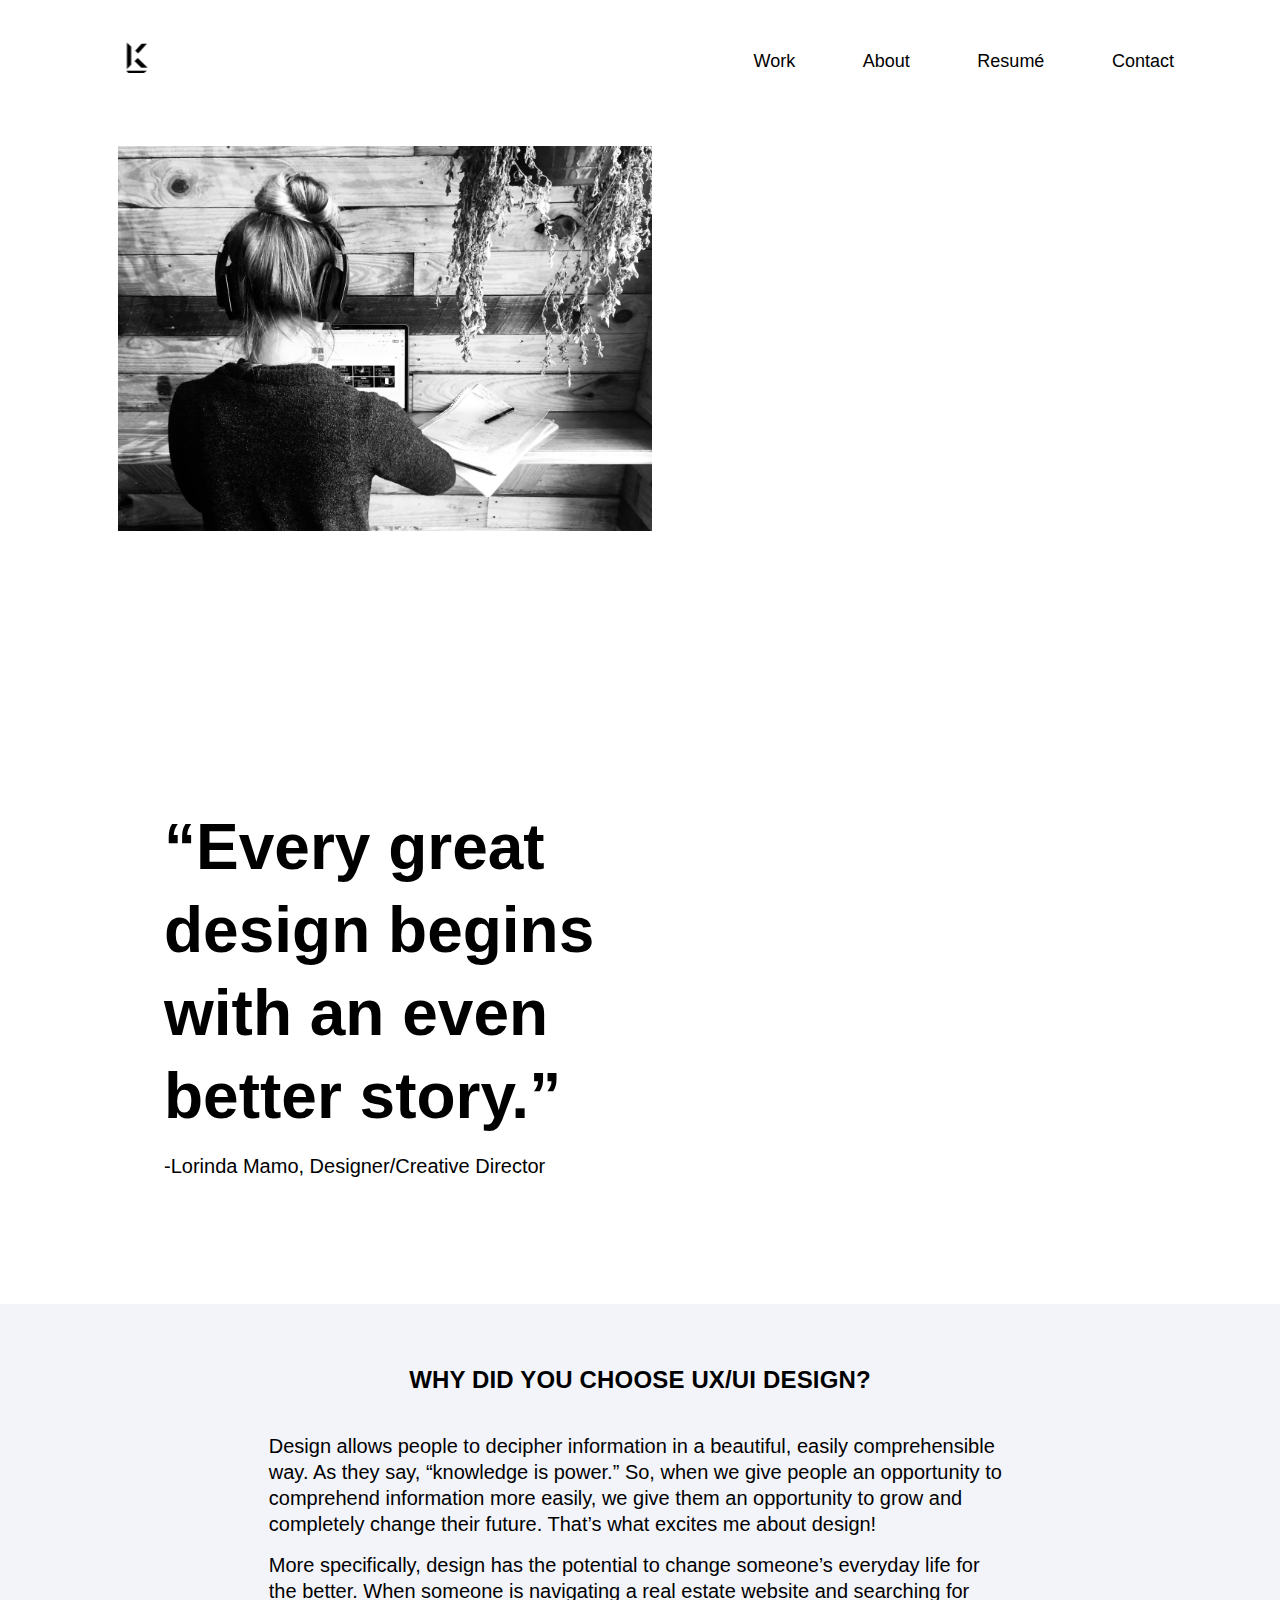
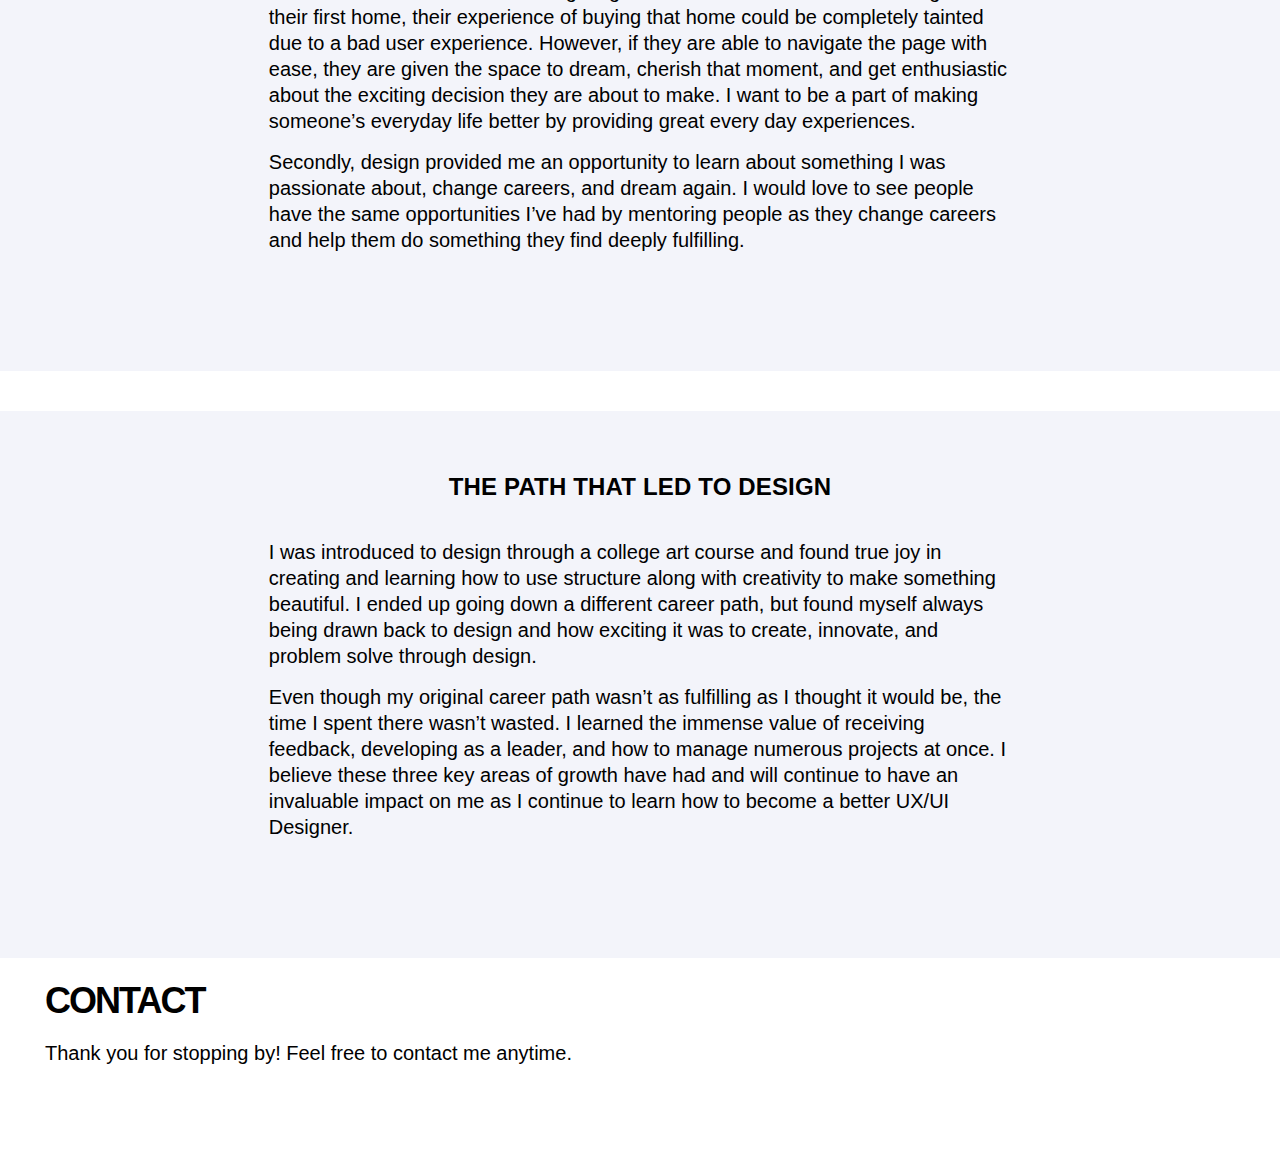
==== commit c1429567: "WIP: contact.html" ====
--- a/about.html
+++ b/about.html
@@ -6,6 +6,7 @@
     <title>Katie Larry's Portfolio</title>
     <link rel="stylesheet" href="css/reset.css" />
     <link rel="stylesheet" href="css/project.css" />
+    <link rel="stylesheet" href="css/about.css" />
     <link
       href="https://use.fontawesome.com/releases/v5.0.6/css/all.css"
       rel="stylesheet"
@@ -46,13 +47,13 @@
                   >Resumé</a
                 >
               </li>
-              <li class="animated"><a href="#">Contact</a></li>
+              <li class="animated"><a href="contact.html">Contact</a></li>
             </ul>
           </nav>
         </div>
       </header>
 
-      <main>
+      <!-- <main>
         <section>
           <div class="textbox">
             <img src="css/images/heroimage.png" alt="herimage" />
@@ -105,7 +106,7 @@
           </div>
         </section>
         <!-- <section class=colored> -->
-        <section class="prototypes">
+        <!-- <section class="prototypes">
           <div class="center">
             <a
               class="off"
@@ -125,12 +126,12 @@
         <section>
           <div class="textbox">
             <!-- <div class="line"></div> -->
-            <div class="label">OVERVIEW</div>
+            <!-- <div class="label">OVERVIEW</div>
           </div>
 
           <div class="textbox">
             <!-- <div class="line"><p></p></div> -->
-            <h3>PROCESS</h3>
+            <!-- <h3>PROCESS</h3>
             <ol class="num-list">
               <li>Phase 1. Research and Testing (Round 1)</li>
               <li>Phase 2. Branding</li>
@@ -174,10 +175,10 @@
                 quick and easy by using a drag and drop feature and creating the
                 platform so that it can withstand uploading large files.
               </li>
-            </ol>
+            </ol> -->
 
             <!-- Product Features -->
-            <div class="textbox">
+            <!-- <div class="textbox">
               <h3>ONEPLACE PRODUCT FEATURES</h3>
               <P
                 >Based on the solutions to the problems, the final product
@@ -201,28 +202,20 @@
                 class="container__image"
                 src="css/images/organizefeature.png"
               />
-            </div>
+            </div> -->
 
             <div class="container">
               <img
-                class="container__image"
-                src="css/images/savefeature.png"
+                class="container__image aboutheroimage"
+                src="css/images/aboutheroimage.png"
                 width="309"
               />
-              <div class="container__text">
-                <p><strong>SAVE</strong></p>
-                <p>
-                  Save and preview any file type. Including weblinks, video,
-                  adobe illustrator, PSD and more.
-                </p>
-                <p>
-                  Use the simple drag-and-drop feature to save anything from
-                  your computer and use this same feature to move files around
-                  on your OnePlace dashboard.
-                </p>
+              <div class="container__text aboutquote">
+                <h1> “Every great design begins with an even better story.”</h1>
+                <p>-Lorinda Mamo, Designer/Creative Director</p>
               </div>
             </div>
-
+<!--
             <div class="colored">
               <div class="container__text">
                 <p><strong>SHARE</strong></p>
@@ -270,9 +263,9 @@
                 >
               </div>
               <img class="container__image" src="css/images/talkfeature.png" />
-            </div>
+            </div> -->
             <!-- process -->
-            <section>
+            <!-- <section>
               <section>
                 <div class="section-label">
                   <span class="label"></span>
@@ -300,10 +293,10 @@
                       3. People who desire to keep everything stored but need a
                       better system to help with organization.
                     </li>
-                  </ol>
+                  </ol> -->
 
                   <!-- for vertical line  -->
-                  <p class="caseStudy-text margin-top">
+                  <!-- <p class="caseStudy-text padding-top">
                     Most people fall into the third category and just need a
                     little help with getting everything in one place easily and
                     efficiently. There are cloud storage apps that specialize in
@@ -313,9 +306,9 @@
                     their productivity needs.
                   </p>
                 </div>
-              </section>
+              </section> -->
               <!-- user research -->
-              <section class="colored">
+              <!-- <section class="colored">
                 <h3 class="user-research">USER RESEARCH</h3>
                 <div class="user-research">
                   <div class="third mobile-half">
@@ -371,21 +364,21 @@
                       of user’s third need for cloud storage was creating
                       content.
                     </p>
-                  </div>
+                  </div> -->
                   <!-- <p class="light off">* Percentages based on 40 user responses</p> -->
-                </div>
+                <!-- </div>
               </section>
               <a
                 href="https://forms.gle/6nq7npCmHCHEtXQq8"
                 class="btn btn--pink section__btn white-text"
                 Id="viewusersurveybtn"
                 >View User Survey</a
-              >
+              > -->
               <!-- user personas -->
-              <section class="personas">
+              <!-- <section class="personas">
                 <div class="textbox">
                   <h3 class="textbox margin-left">USER PERSONAS</h3>
-                  <p class="caseStudy-text margin-top">
+                  <p class="caseStudy-text padding-top">
                     I created two target audiences in my personas represented by
                     a person in the workforce who used cloud storage and a
                     student who also used cloud storage because 45% of the
@@ -414,11 +407,11 @@
                       I need a tool where I can keep all of my team's work in
                       one one place allowing us to collaborate, discuss projects
                       (chat), and create content.
-                    </p>
+                    </p> -->
                     <!-- <div class="vertical-line">
                   <p class="quote">&ldquo; I love to do DIY projects and share them with people. It's also a great way to spend time with the family.&rdquo; </p>
                 </div> -->
-                    <p class="desc uppercase">FRUSTRATIONS</p>
+                    <!-- <p class="desc uppercase">FRUSTRATIONS</p>
                     <p class="caseStudy-text">
                       There are too many tools with difficult user experiences
                       that forces me to spend time learning them rather than
@@ -452,12 +445,12 @@
                     <p class="caseStudy-text">
                       I need a tool that creates great content and allows one to
                       edit offline.
-                    </p>
+                    </p> -->
                     <!-- <div class="vertical-line">
                   <p class="quote">&ldquo; I need to be able to organize ideas, shared between myself and others, and collaborate  with coworkers.&rdquo; </p>
                 </div> -->
-                    <p class="desc uppercase">FRUSTRATIONS</p>
+                    <!-- <p class="desc uppercase">FRUSTRATIONS</p>
                     <p class="caseStudy-text">
                       Lack of space on devices and software, cost is too
                       expensive, and it needs a bookmark feature for online
@@ -465,19 +458,32 @@
                     </p>
                   </div>
                 </div>
+              </section> -->
+
+              <!-- SWOT analysis -->
+              <a href="#section-next" class="intro__link">
+              <i class="ico-chevron"></i>
+              </a>
+
+
+              <section class="colored swot-analysis">
+                <div class="about-text">
+                  <h3 style=text-align:center>Why Did you choose UX/UI Design?</h3>
+                  <p>Design allows people to decipher information in a beautiful, easily comprehensible way. As they say, “knowledge is power.” So, when we give people an opportunity to comprehend information more easily, we give them an opportunity to grow and completely change their future. That’s what excites me about design!</p>
+                  <p>More specifically, design has the potential to change someone’s everyday life for the better. When someone is navigating a real estate website and searching for their first home, their experience of buying that home could be completely tainted due to a bad user experience. However, if they are able to navigate the page with ease, they are given the space to dream, cherish that moment, and get enthusiastic about the exciting decision they are about to make. I want to be a part of making someone’s everyday life better by providing great every day experiences.</p>
+                  <p>Secondly, design provided me an opportunity to learn about something I was passionate about, change careers, and dream again. I would love to see people have the same opportunities I’ve had by mentoring people as they change careers and help them do something they find deeply fulfilling.</p>
+                </div>
               </section>
 
-              <!-- SWOT analysis -->
               <section class="colored swot-analysis">
-                <div class="user-research">
-                  <h3>SWOT ANALYSIS</h3>
-                  <p class="caseStudy-text">
-                    The goal with OnePlace was to make a cloud storage site that
-                    differentiated itself from its competitors. I performed an
-                    in-depth competitive analysis of the most popular cloud
-                    storage sites which included, Dropbox, Google, and OneDrive.
-                  </p>
-                  <h3>STRENGTHS</h3>
+                <div class="about-text">
+                  <h3 style=text-align:center>The Path that Led to Design</h3>
+                  <p>I was introduced to design through a college art course and found true joy in creating and learning how to use structure along with creativity to make something beautiful. I ended up going down a different career path, but found myself always being drawn back to design and how exciting it was to create, innovate, and problem solve through design.</p>
+                  <p>Even though my original career path wasn’t as fulfilling as I thought it would be, the time I spent there wasn’t wasted. I learned the immense value of receiving feedback, developing as a leader, and how to manage numerous projects at once. I believe these three key areas of growth have had and will continue to have an invaluable impact on me as I continue to learn how to become a better UX/UI Designer.</p>
+                </div>
+              </section>
+
+                  <!-- <h3>STRENGTHS</h3>
                   <ol class="num-list">
                     <li>1. File Sharing</li>
                     <li>2. File Syncing</li>
@@ -500,7 +506,7 @@
               >
             </section>
             <!-- user flows and user stories -->
-            <section>
+            <!-- <section>
               <div class="textbox margin-left">
                 <h3>USER STORIES &amp; USER FLOWS</h3>
                 <p class="caseStudy-text">
@@ -533,9 +539,9 @@
               >
             </section>
           </div>
-        </section>
+        </section> -->
         <!-- Wirerames -->
-        <section>
+        <!-- <section>
           <div class="textbox margin-left">
             <h3>WIREFRAMES</h3>
             <p class="caseStudy-text">Wireframe User Testing Feedback:</p>
@@ -567,14 +573,14 @@
             class="btn btn--pink section__btn white-text"
             >View Wireframes</a
           >
-        </section>
+        </section> -->
         <!-- branding -->
-        <section>
+        <!-- <section> -->
           <!-- summary -->
-          <section>
-            <div class="textbox">
+          <!-- <section>
+            <div class="textbox"> -->
               <!-- <div class="line"></div> -->
-              <div class="label">PHASE 2: BRANDING</div>
+              <!-- <div class="label">PHASE 2: BRANDING</div>
             </div>
             <div class="textbox">
               <h3 class="branding">PHASE 2 OVERVIEW: BRANDING</h3>
@@ -609,25 +615,25 @@
             <img src="css/images/mindmappingsketch.png" alt="logo sketches" />
 
             <h3>LOGO DESIGN</h3>
-            <img src="css/images/logodesign.png" alt="logo sketches" />
+            <img src="css/images/logodesign.png" alt="logo sketches" /> -->
 
             <!-- color palette -->
-            <h3>COLOR PALETTE</h3>
-            <img src="css/images/colorpalette.png" alt="color palette" />
+            <!-- <h3>COLOR PALETTE</h3>
+            <img src="css/images/colorpalette.png" alt="color palette" /> -->
 
             <!-- Moodboard -->
-            <h3>MOODBOARD</h3>
-            <img src="css/images/moodboard.png" alt="moodboard" />
+            <!-- <h3>MOODBOARD</h3>
+            <img src="css/images/moodboard.png" alt="moodboard" /> -->
 
             <!-- Typography -->
-            <h3>TYPOGRAPHY</h3>
+            <!-- <h3>TYPOGRAPHY</h3>
             <img src="css/images/typography.png" alt="typography" />
           </section>
-        </section>
+        </section> -->
 
         <!-- testing and wireframes -->
         <!-- Wireframes -->
-        <section>
+        <!-- <section>
           <div class="textbox">
             <div class="label">PHASE 3: TESTING (ROUND 2)</div>
           </div>
@@ -719,11 +725,11 @@
                 </a>
               </div>
             </section>
-          </section>
+          </section> -->
           <!-- </div> -->
 
-          <img
-            class="margin-top"
+          <!-- <img
+            class="padding-top"
             src="css/images/highfidelitymockups.png"
             alt="High Fidelity Mockups"
           />
@@ -731,12 +737,15 @@
             href="https://www.figma.com/file/VheGCdhqGjVpMb8oyW2kL2Sv/OnePlace-Project?node-id=0%3A1"
             class="btn btn--pink section__btn white-text"
             >View High Fidelity Mockups</a
-          >
-        </section>
+          > -->
+          <!-- <img src="images/space/wireframe-lowfid.png" alt="low fidelity wireframes"/> -->
+          <!-- <p class="textbox margin-left caseStudy-text padding-top">When the wireframes were done, I was able to test them with a few people to collect some early feedback. Most of the comments were about how it may be confusing to add a document, so I considered this when moving into the High fidelity wireframes.</p> -->
+        <!-- </section> -->
 
         <!-- conclusion -->
-        <div class="textbox">
-          <div class="label">PHASE 5: CONCLUSION</div>
+        <!-- <div class="textbox"> -->
+          <!-- <div class="line"></div> -->
+          <!-- <div class="label">PHASE 5: CONCLUSION</div>
         </div>
         <section class="colored">
           <div class="large-textbox">
@@ -770,7 +779,7 @@
               </li>
             </ol>
           </div>
-        </section>
+        </section> -->
         <footer class="footer">
           <div class="shell">
             <div class="footer__inner">
--- a/css/project.css
+++ b/css/project.css
@@ -12,6 +12,14 @@
   overflow-x: hidden;
 }
 
+.load-smooth {
+  display: none;
+}
+
+.not-home {
+  display: none;
+}
+
 /* fancy css for js*/
 @keyframes fade-in {
   from {
@@ -37,21 +45,40 @@
   width: 56%;
 }
 
-img {
+img,
+video {
+  /* max-width: 80%;
+  margin-top: 40px;
+  margin-bottom: 40px; */
   display: block;
   margin-left: auto;
   margin-right: auto;
   width: 100%;
+  /* padding-top: 100px; */
+  /* padding-bottom: 100px; */
+}
+
+#organizefeatureimage {
+  /* margin-top: 85px; */
+  width: 120%;
 }
 
 /* navigation */
+#logo {
+  display: none;
+}
+
+/* nav {
+  padding: 15px 95px;
+} */
+
 nav ul {
   float: right;
 }
 
-nav li {
+/* nav li {
   float: left;
-}
+} */
 
 nav a {
   display: inline-block;
@@ -63,25 +90,155 @@
 }
 
 section {
-  margin-top: 50px;
-  margin-bottom: 50px;
-}
-
+  margin-top: 20px;
+  margin-bottom: 20px;
+}
+
+.main {
+  width: 72%;
+  margin: 0 auto;
+  max-width: 1450px;
+}
+
+.none {
+  display: none;
+}
 /***--------------------***/
 /***------- Icons ------***/
 /***--------------------***/
 
-.wrapper {
-  height: 100%;
-  width: 100%;
-}
+.fas.fa-caret-right {
+  color: #f07e81;
+  padding: 10px 5px 0px 5px;
+  width: 15px;
+}
+
+/* .wrapper {
+  overflow: hidden;
+} */
 
 /* ----- Header -----*/
+
+/* .header {
+  height: 100px;
+  width: 100%; */
+  /* background: rgba(0, 0, 0, 0.85); */
+  /* position: absolute; */
+  /* top: 0; */
+  /* left: 0;
+  right: 0;
+  z-index: 10; */
+  /* visibility: hidden; */
+/* } */
+
+/* .header .header__nav {
+  position: relative;
+  display: inline; */
+  /* padding: 60px 53px 45px 0;
+  text-align: right;
+  transition: padding-top 0.3s, padding-bottom 0.3s, opacity 0.5s,
+    visibility 0.5s, margin-top 0.3s; */
+/* } */
+
+/* .header .header__nav {
+  padding-top: 35px;
+  padding-bottom: 25px;
+} */
+
+/* .header .logo {
+  margin-top: 0;
+} */
+
+
+
+
+
+
+
+
+/* @media (max-width: 767px) {
+  .header .header__nav {
+    padding: 0 20px 0;
+    margin-top: 0x;
+  }
+  .header .logo { */
+    /* margin-top: 0; */
+    /* position: static; */
+    /* margin: 0 auto; */
+    /* -webkit-transform: none; */
+    /* -ms-transform: none; */
+    /* transform: none; */
+  /* } */
+  /* .header {
+    padding: 18px 0;
+    transition: padding 0.3s;
+  }
+  .header.fixed {
+    /* padding: 1px 0; */
+  /* } */
+  /* .header .header__nav {
+    padding-top: 0;
+    margin-top: 0;
+  }
+}
+
+@media (max-width: 414px) {
+  .header .header__nav {
+    padding: 0 20px 0;
+    margin-top: 0px;  */
+    /* padding-bottom: 20px; */
+    /* visibility: hidden;
+  } */
+  /* .header .logo { */
+    /* margin-top: 0; */
+    /* position: static; */
+    /* margin: 0 auto; */
+    /* -webkit-transform: none;
+    -ms-transform: none;
+    transform: none;
+  } */
+  /* .header {
+    padding: 20px 0;
+    transition: padding 0.3s;
+  }
+  .header.fixed { */
+    /* padding: 13px 0; */
+  /* } */
+  /* .header .header__nav {
+    padding-top: 0;
+    margin-top: 0;
+    display: block;
+  }
+  .open {
+    width: 100px;
+  }
+  .nav a {
+    color: #000;
+    font-weight: lighter;
+    font-size: 18px;
+    letter-spacing: 0px;
+    font-weight: 400;
+  }
+
+  a {
+    color: inherit;
+    text-decoration: none;
+    font-weight: lighter;
+    opacity: 1;
+    transition: opacity 0.3s;
+  }
+} */
+
+/* ----- Nav -----*/
+
+/* .nav.animated-in {
+  opacity: 1;
+  visibility: visible;
+}
+
 .nav a {
-  color: #000;
-  font-weight: 100;
+  font-family: "Montserrat", sans-serif;
   font-size: 18px;
-  letter-spacing: 0px;
 }
 
 .nav li {
@@ -91,8 +248,6 @@
   -webkit-transform: translateY(-25px);
   -ms-transform: translateY(-25px);
   transform: translateY(-25px);
-  transition: opacity 0.7s, visibility 0.7s, -webkit-transform 0.7s;
-  transition: opacity 0.7s, visibility 0.7s, transform 0.7s;
   transition: opacity 0.7s, visibility 0.7s, transform 0.7s,
     -webkit-transform 0.7s;
 }
@@ -129,6 +284,133 @@
   margin-left: 46px;
 }
 
+@media (max-width: 767px) {
+  .nav {
+    position: absolute;
+    right: 0;
+    left: 0;
+    top: 100%;
+    opacity: 0;
+    visibility: hidden;
+    pointer-events: none;
+    transition: opacity 0.1s, visibility 0.1s;
+  }
+  .nav.open {
+    opacity: 1;
+    visibility: visible;
+    pointer-events: auto;
+  }
+  .nav ul {
+    display: block;
+    margin: 0 15px;
+  }
+  .nav li {
+    display: block;
+    /* margin-left: 0; */
+    /* margin-bottom: 15px;
+    margin-top: 5px;
+  }  */
+  /* .nav li + li {
+    margin-left: 0;
+    margin-top: 11px;
+  } */
+/* } */
+
+
+.nav.animated-in {
+    opacity: 1;
+    visibility: visible;
+}
+
+.nav a {
+    color: #000;
+    font-weight: 100;
+    font-size: 18px;
+    letter-spacing: 0px;
+}
+
+.nav li {
+    display: inline-block;
+    opacity: .2;
+    visibility: hidden;
+    -webkit-transform: translateY(-25px);
+    -ms-transform: translateY(-25px);
+    transform: translateY(-25px);
+    transition: opacity .7s, visibility .7s, -webkit-transform .7s;
+    transition: opacity .7s, visibility .7s, transform .7s;
+    transition: opacity .7s, visibility .7s, transform .7s, -webkit-transform .7s;
+}
+
+.nav li.animated-in {
+    opacity: 1;
+    visibility: visible;
+    -webkit-transform: translateY(0);
+    -ms-transform: translateY(0);
+    transform: translateY(0);
+}
+
+.nav li:last-child {
+    transition-delay: .4s;
+}
+
+.nav li:nth-last-child(1) {
+    transition-delay: .45s;
+}
+
+.nav li:nth-last-child(2) {
+    transition-delay: .55s;
+}
+
+.nav li:nth-last-child(3) {
+    transition-delay: .65s;
+}
+
+.nav li:nth-last-child(4) {
+    transition-delay: .75s;
+}
+
+.nav li + li {
+    margin-left: 46px;
+}
+
+@media (max-width: 767px) {
+	.nav {
+        position: absolute;
+        right: 0;
+        left: 0;
+        top: 100%;
+        /* background: rgba(0,0,0,.85); */
+        opacity: 0;
+        visibility: hidden;
+        pointer-events: none;
+        transition: opacity .1s, visibility .1s;
+    }
+
+	.nav.open {
+        opacity: 1;
+        visibility: visible;
+        pointer-events: auto;
+    }
+
+	.nav ul {
+        display: block;
+        margin: 0 15px;
+    }
+
+	.nav li {
+        display: block;
+        margin-bottom: 15px;
+        margin-top: 5px;
+    }
+
+	.nav li + li {
+        margin-left: 0;
+        margin-top: 11px;
+    }
+}
+
+
+
 .shell {
   max-width: 1190px;
   padding-left: 20px;
@@ -136,74 +418,136 @@
   margin: auto;
 }
 
+
 /* header */
+
 .header {
-  display: inline;
-  background: rgba(0, 0, 0, 0.85);
-  position: absolute;
-  top: 0;
-  left: 0;
-  right: 0;
-  z-index: 5;
-  visibility: hidden;
-}
-
-.header__nav {
-  display: inline;
-  padding: 60px 53px 45px 0;
-  text-align: right;
-  transition: padding-top 0.3s, padding-bottom 0.3s, opacity 0.5s,
-    visibility 0.5s, margin-top 0.3s;
-  padding-top: 35px;
-  padding-bottom: 25px;
-}
-
-.logo {
-  margin-top: 0;
+    background: rgba(0,0,0,.85);
+    position: absolute;
+    top: 0;
+    left: 0;
+    right: 0;
+    z-index: 5;
+    visibility: hidden;
+
+}
+
+.header .header__nav {
+    padding: 60px 53px 45px 0;
+    text-align: right;
+    transition: padding-top .3s, padding-bottom .3s, opacity .5s, visibility .5s, margin-top .3s;
+}
+
+.header .header__nav {
+    padding-top: 35px;
+    padding-bottom: 25px;
+}
+
+.header .logo {
+    margin-top: 0;
+}
+
+
+@media (max-width: 767px) {
+	.header .header__nav {
+        padding: 0 20px 0;
+        margin-top: 0;
+    }
+
+	.header .logo {
+        margin-top: 0;
+        /* position: static; */
+        margin: 0 auto;
+        top: 18%;
+        -webkit-transform: none;
+        -ms-transform: none;
+        transform: none;
+    }
+
+	.header {
+        padding: 18px 0;
+        transition: padding .3s;
+    }
+
+	.header. {
+        padding: 1px 0;
+    }
+
+	.header. .header__nav {
+        padding-top: 0;
+        margin-top: 0;
+    }
 }
 
 @media (max-width: 414px) {
-  .header__nav {
-    padding: 0 20px 0;
-    margin-top: 0x;
-    visibility: hidden;
-  }
-
-  .logo {
-    margin-top: 0;
-    position: static;
-    margin: 0 auto;
-    -webkit-transform: none;
-    -ms-transform: none;
-    transform: none;
-  }
-
-  .header {
-    padding: 20px 0;
-    transition: padding 0.3s;
-  }
-
-  .header__nav {
-    padding-top: 0;
-    margin-top: 0;
-  }
-
-  .nav a {
+	.header .header__nav {
+        padding: 0 20px 0;
+        margin-top: 0x;
+        visibility: hidden;
+    }
+
+	.header .logo {
+        margin-top: 0;
+        position: static;
+        margin: 0 auto;
+        -webkit-transform: none;
+        -ms-transform: none;
+        transform: none;
+    }
+
+	.header {
+        padding: 20px 0;
+        transition: padding .3s;
+    }
+
+	.header. {
+        padding: 13px 0;
+    }
+
+	.header. .header__nav {
+        padding-top: 0;
+        margin-top: 0;
+    }
+
+    .nav a {
     color: #fff;
     font-weight: 100;
     font-size: 18px;
     letter-spacing: 0px;
     font-weight: 400;
-  }
-}
+
+}
+}
+
+
 
 /* ------------------------------------------------
 -------------------------------------------------
 -------------------------- Logo -----------
 ------------------------------------------------------
 ----------------------------------------------------*/
-.logo {
-  float: left;
+.logo {background-image: url(../css/images/logo.png);
+    background-size: 100% 100%;
+    background-repeat: no-repeat;
+    width: 21px;
+    height: 32px;
+    display: block;
+    font-size: 0;
+    line-height: 0;
+    position: absolute;
+    left: 50%;
+    /* -webkit-transform: translate(-50%, -50%); */
+    /* -ms-transform: translate(-50%, -50%); */
+    transform: translate(-50%, -50%);
+    top: 70%;
+    /* margin-top: 2px; */
+    /* opacity: 0; */
+    /* visibility: hidden; */
+    transition: margin-top 0.3s, opacity 1s, visibility 1s;
+    transition-delay: 1.35s;
+    margin-left: -503px;
+    margin-top: 20px;
+  /* float: left;
   background-image: url(../css/images/logo.png);
   background-size: 100% 100%;
   background-repeat: no-repeat;
@@ -212,7 +556,21 @@
   display: inline;
   font-size: 0;
   line-height: 0;
-  position: relative;
+  position: relative; */
+  /* margin-left: 20px; */
+  /* left: 50%; */
+  /* -webkit-transform: translate(-50%, -50%); */
+  /* -ms-transform: translate(-50%, -50%); */
+  /* transform: translate(-50%, -50%); */
+  /* top: 66%; */
+  /* left: 10%; */
+  /* margin-top: 2px; */
+  /* opacity: 0; */
+  /* visibility: hidden; */
+  /* transition: margin-top 0.3s, opacity 1s, visibility 1s; */
+  /* transition-delay: 0.5s; */
+  /* margin-left: -503px; */
+  /* margin-top: 10px; */
 }
 
 .logo.animated-in {
@@ -253,8 +611,10 @@
 .burger-menu {
   display: none;
   width: 20px;
+  /* position: absolute; */
   position: relative;
   float: right;
+  /* top: 50%; */
   padding-top: 20px;
   -webkit-transform: translateY(-50%);
   -ms-transform: translateY(-50%);
@@ -271,7 +631,7 @@
   visibility: visible;
 }
 
-.active span:nth-child(1) {
+.burger-menu.active span:nth-child(1) {
   top: 7px;
   -webkit-transform: rotate(45deg);
   -ms-transform: rotate(45deg);
@@ -281,11 +641,11 @@
   transition: top 0.3s, transform 0.3s 0.3s, -webkit-transform 0.3s 0.3s;
 }
 
-.active span:nth-child(2) {
+.burger-menu.active span:nth-child(2) {
   opacity: 0;
 }
 
-.active span:nth-child(3) {
+.burger-menu.active span:nth-child(3) {
   top: -7px;
   -webkit-transform: rotate(-45deg);
   -ms-transform: rotate(-45deg);
@@ -308,23 +668,40 @@
   margin-top: 4px;
 }
 
+@media (max-width: 767px) {
+  .burger-menu {
+    display: block;
+  }
+}
+
 /***---------------------------***/
 /****------- typography ------****/
 /***---------------------------***/
 
 /* link typography */
 a {
-  color: inherit;
-  text-decoration: none;
-  font-weight: lighter;
-  opacity: 1;
-  transition: opacity 0.3s;
-}
-
+color: inherit;
+text-decoration: none;
+font-weight: bold;
+opacity: 1;
+transition: opacity 0.3s;
+}
+
+/* a:hover {
+  color: #f0cf7e;
+} */
+
+/* .read-more:hover i {
+  color: #f0cf7e;
+} */
+
+/* header  typography*/
+/* general typography */
 h1 {
   font-family: "Lato", sans-serif;
-  font-size: 80px;
-}
+  font-size: 64px;
+}
+
 
 h2 {
   font-family: "Lato", sans-serif;
@@ -350,34 +727,57 @@
   font-size: 20px;
   text-transform: uppercase;
   letter-spacing: 0.05rem;
+  /* margin: 0 auto; */
   padding-top: 20px;
   padding-bottom: 10px;
-}
-
+  /* text-align: center; */
+}
 .design-role {
   font-family: "Montserrat", sans-serif;
   letter-spacing: 0.07rem;
+  /* margin: 0 auto; */
   padding: 4px 1px 0 0;
 }
 
+/* .align-left {
+  text-align: left;
+} */
+.align-right {
+  text-align: right;
+}
+
 p {
+  margin-top: 15px;
   margin-bottom: 15px;
+  font-family: 'Montserrat', sans-serif;
+  font-weight: 300;
+  font-size: 18px;
 }
 
 li {
   font-size: 18px;
+  font-family: 'Montserrat', sans-serif;
+  font-weight: 300;
+}
+
+.light {
+  font-family: "PaulGroteskSoft-UltraLight";
+  font-size: 16px;
+  letter-spacing: 0.06rem;
 }
 
 /* common text-styles typography*/
 .caseStudy-text {
-  font-family: "Montserrat", sans-serif;
+  font-family: "montserrat";
+  font-weight: 300;
   font-size: 18px;
   letter-spacing: 0.04rem;
   line-height: 24px;
 }
 
 .desc {
-  font-family: "Montserrat", sans-serif;
+  font-family: "montserrat", sans-serif;
+
   font-size: 18px;
   letter-spacing: 0.025rem;
   line-height: 33px;
@@ -446,6 +846,127 @@
   margin-bottom: 25px;
 }
 
+.opening {
+  margin-left: 220px;
+  padding: 6px;
+  position: relative;
+  top: -80px;
+  width: 710px;
+}
+
+h3.home-page {
+  font-family: "PaulGrotesk-Bold";
+  margin-left: 7%;
+  letter-spacing: 0.05rem;
+}
+
+.feat-project-text > h2 {
+  letter-spacing: 0.3rem;
+  margin-bottom: 10px;
+  text-align: center;
+}
+
+.feat-project-text > .label {
+  margin-bottom: 20px;
+  text-align: center;
+}
+
+.feat-project-text > .desc {
+  margin: 0 25% 20px 25%;
+  text-align: justify;
+  width: 50%;
+  line-height: 38px;
+  font-family: "PaulGroteskSoft-Regular";
+}
+
+.feat-project > .read-more {
+  color: #f07e81;
+  margin-left: 25%;
+}
+.feat-project > .read-more:hover {
+  color: #f0cf7e;
+}
+
+.slogan {
+  font-family: "PaulGroteskSoft-UltraLight";
+  font-size: 44px;
+  letter-spacing: 0.2rem;
+  line-height: 50px;
+}
+
+.feat-bg {
+  background-image: url("../images/homepage/space-featBG.png");
+  margin-bottom: 150px;
+  background-size: cover;
+  background-repeat: no-repeat;
+}
+
+.feat-logo {
+  display: none;
+}
+
+.feat-project .screens-for-feat,
+img.feat-mobile-screen {
+  width: 875px;
+  position: relative;
+  top: 70px;
+  left: 15%;
+}
+
+.feat-project {
+  /*background-color:#F9F9F9;*/
+  padding-bottom: 40px;
+  border-radius: 5px;
+}
+
+/***********/
+/* Maslow */
+/**********/
+.maslow {
+  background-color: #21242f;
+}
+.feat-bg-maslow {
+  background-image: url("../images/maslow/hero-bg.png");
+  margin-bottom: 110px;
+  background-size: cover;
+  background-position: center;
+  background-repeat: no-repeat;
+}
+.feat-project .screens-for-feat-maslow,
+img.feat-mobile-screen {
+  width: 90%;
+  position: relative;
+  top: 54px;
+  left: 5%;
+}
+
+.flows {
+  margin-top: 50px;
+}
+
+/***********/
+/* Charter */
+/**********/
+.feat-bg-charter {
+  /*background-color:#F9F9F9;*/
+  margin-bottom: 20px;
+  background-size: cover;
+  background-position: center;
+  background-repeat: no-repeat;
+}
+/* .feat-project .screens-for-feat-charter,
+img.feat-mobile-screen {
+} */
+
+.flows {
+  margin-top: 50px;
+}
+
+.caption {
+  color: #929192;
+  font-family: "PaulGroteskSoft-Light";
+}
+
 /***-----------------------------------------------------------***/
 /***--------- casestudy specific  - ordered by section --------***/
 /***-----------------------------------------------------------***/
@@ -454,6 +975,11 @@
 
 .align-top {
   vertical-align: top;
+}
+
+.colored {
+  background-color: #f3f4fa;
+  padding: 30px 60px 60px 60px;
 }
 
 /* grid */
@@ -471,12 +997,14 @@
 }
 .large-third {
   display: inline-block;
+  /* width: 35%; */
   vertical-align: top;
   margin: 0 12% 0 7%;
   text-align: left;
 }
 
 .section-label {
+  /* display: inline-flex; */
   float: left;
   width: 16%;
 }
@@ -484,15 +1012,71 @@
 .textbox {
   display: inline-block;
   width: 100%;
-}
-
-.margin-top {
+  /*margin-left: 16%;*/
+}
+
+/* spacing */
+
+/* .margin-left {
+  margin-left: 16%;
+} */
+
+.padding-top {
   margin-top: 16px;
+}
+
+.top-bottom {
+  /* margin: 50px 0; */
+}
+
+/* lines */
+.line {
+  background: #9ba0b3 no-repeat scroll center;
+  height: 1px;
+  margin: 0 0 50px 0;
+  width: 100%;
+}
+
+/*.vertical-line {
+    background: #9BA0B3  no-repeat scroll center;
+    height:100px;
+    float: left;
+    margin: 15px 20px 20px 50px;
+    width:1px;
+  }*/
+
+/*.sm-vertical-line {
+    background: #9BA0B3  no-repeat scroll center;
+    height:75px;
+    float: left;
+    margin: 15px 20px 0px 50px;
+    width:1px;
+  }*/
+
+/* .vertical-line-lg,
+.sm-vertical-line,
+.vertical-line {
+  border-left: 2px solid #9ba0b3;
+  padding: 0 4%; */
+/*margin-left: 4%;*/
+
+.quote {
+  color: #9ba0b3;
+  font-family: "PaulGrotesk-SemiBold";
+  font-size: 1rem;
+  letter-spacing: 0.01rem;
+  line-height: 25px;
+  margin: 30px 0;
 }
 
 /* header */
 .center {
   text-align: center;
+}
+
+.regular {
+  font-family: "PaulGrotesk-Regular";
+  padding-top: 10px;
 }
 
 /* challenges insights and solutions */
@@ -519,6 +1103,8 @@
   font-family: "PaulGrotesk-Medium";
   line-height: 25px;
 }
+
+/* assumptions */
 
 /* user research */
 .percent-desc {
@@ -538,23 +1124,28 @@
   margin-top: 25px;
 }
 
-.third {
+.user-research .third {
   margin: 0 auto;
   width: 30%;
 }
 
 /* persona */
-.persona {
+.persona-l {
   padding: 0 5% 0 0;
 }
 
-.persona-caseStudy-text {
+.persona-l .caseStudy-text,
+.persona-r .caseStudy-text {
   font-family: "Montserrat", sans-serif;
   font-size: 18px;
   letter-spacing: 0.01rem;
   line-height: 30px;
 }
 
+.persona-r {
+  padding: 0 5% 0 0;
+}
+
 .personas .half {
   width: 50%;
 }
@@ -572,8 +1163,85 @@
   letter-spacing: 0.05em;
   margin-bottom: 50px;
 }
+/* color pallete */
+
+/* text */
+
+/* low fedelity wireframes */
+
+/* A AND B TESTING  */
+.ab-desk-img {
+  width: 95%;
+}
+
+/* user testing video */
+
+/* final product */
+.quarter {
+  display: inline-block;
+  width: 25%;
+}
+.screens {
+  background-image: url("../images/space/final-mbg.png");
+  display: inline-block;
+  height: 100%;
+  padding: 100px;
+}
+/* mobile */
+
+.mobile {
+  width: 100%;
+}
+
+.slider {
+  display: none;
+}
+
+.row-1 {
+  position: relative;
+  top: -100px;
+}
+
+.row-2 {
+  position: relative;
+  top: 0;
+}
+
+.row-3 {
+  position: relative;
+  top: 200px;
+}
+
+.row-4 {
+  position: relative;
+  top: -500px;
+  left: 76%;
+}
+
+.smaller {
+  max-width: 100%;
+  /*width:25%;*/
+}
+
+/*desktop*/
+.col-1-desktop {
+  width: 49%;
+  float: left;
+}
+
+.col-2-desktop {
+  float: right;
+  width: 49%;
+  position: relative;
+  top: 100px;
+}
 
 /*product features*/
+
+body {
+  /* padding: 50px; */
+}
+
 .container {
   padding: 30px 60px 60px 60px;
 }
@@ -583,29 +1251,111 @@
   width: 46%;
   margin-top: 20px;
 }
+
+/* .aboutheroimage {
+  margin-top: 10%;
+} */
+
+
 .container__text {
   margin: 15px;
-  margin-top: 65px;
+  margin-top: 50px;
   display: inline-block;
   width: 46%;
-}
+  padding: 15px;
+}
+
+/* .aboutquote {
+  margin-left: 89px;
+  margin-top: 260px;
+  display: inline-block;
+  width: 39%;
+  padding: 15px;
+  font-size: 64px;
+} */
+
 @media (max-width: 620px) {
   .container__text {
     width: 100%;
   }
 }
 
+@media (max-width: 767px) {
+.container {
+  padding: 10px 30px 30px 30px;
+}
+}
+
+@media (max-width: 767px) {
+.container__image {
+  display: inline-block;
+  vertical-align: top;
+  width: 100%;
+  /* margin: 20px 30px 0 0; */
+}
+}
+
+@media (max-width: 767px) {
+  .container__text {
+  margin: 15px;
+  /* margin-top: 65px; */
+  display: inline-block;
+  width: 100%;
+}
+}
+@media (max-width: 767px) {
+  .container__text {
+    width: 100%;
+  }
+}
+
+
+
+
+
+
+
+
+#marginorganizefeatureimage {
+  margin-top: 30px;
+  margin-right: 45px;
+}
+
 .left {
   float: left;
 }
 
 .right {
   float: right;
+}
+
+.prod-feat {
+  /* margin: 100px 0; */
+}
+
+.top {
+  padding-top: 100px;
+}
+
+.feat-right {
+  margin-left: 5%;
+}
+
+.feat-2 {
+  position: relative;
+  /*top:-250px;*/
+  top: 160px;
+}
+
+.feat-3 {
+  min-height: 300px;
 }
 
 /* prototypes */
 .prototypes {
   display: inline;
+  /* width: 100%;
+  height: 300px; */
 }
 
 .prototypes a p {
@@ -623,12 +1373,202 @@
 
 .desktop-gif {
   width: 50%;
+  /* background-image: url("css/images/desktop-icon.gif"); */
+  /* background-repeat: no-repeat; */
+  /* background-size: 50px; */
+  /* background-position: 50% -3%; */
+  /* height: 150px;
+  margin-bottom: 15px; */
+}
+.mobile-icon {
+  background-image: url("../images/Common/mobile-icon.gif");
+  background-repeat: no-repeat;
+  background-size: 170px;
+  background-position: 50% -5%;
+  height: 160px;
+  margin-bottom: 15px;
+}
+
+.mobile-icon:hover {
+  background-position: 50% 117%;
+}
+
+.desktop-icon:hover {
+  background-position: 50% 100%;
 }
 
 /* conclusion */
 .large-textbox {
   margin: 0 20%;
   width: 60%;
+}
+
+.subhead {
+  color: #f0a377;
+  font-family: "PaulGrotesk-Bold";
+  letter-spacing: 0.09rem;
+  margin-top: 25px;
+  text-transform: uppercase;
+}
+
+/***--------------------------***/
+/***---------- About ---------***/
+/***--------------------------***/
+
+#about article p {
+  letter-spacing: 0.025rem;
+  line-height: 35px;
+}
+.about-social-nav {
+  display: inline-flex;
+  margin: 20px 0%;
+  width: 80%;
+}
+.about-social-nav li {
+  display: inline-flex;
+  margin: 0 6%;
+}
+
+.about-social-nav a {
+  color: #3f3b50;
+}
+.about-social-nav a:hover {
+  color: #f07e81;
+}
+
+#about section > section {
+  margin-top: 10px;
+  margin-bottom: 0px;
+}
+
+#about .label {
+  letter-spacing: 0.025rem;
+  line-height: 1.5rem;
+}
+
+#about .desc {
+  font-family: "PaulGrotesk-Regular";
+  font-size: 20px;
+  letter-spacing: 0.025rem;
+  line-height: 33px;
+}
+
+#about .pink.top-zero {
+  margin-top: 7px;
+}
+#about .pink {
+  color: #f37d7c;
+  margin-top: 50px;
+  text-transform: uppercase;
+}
+
+p.Info-heading {
+  margin-bottom: 0;
+}
+
+.reviews {
+  margin: 50px 0%;
+  width: 100%;
+}
+.review {
+  height: 420px;
+  margin-bottom: 50px;
+  width: 36%;
+}
+#about .darkbg {
+  background-color: #3f3b50 rgba(240,126,129,.50);
+  margin: 0 auto;
+  padding: 50px 20% 100px 16%;
+  /* width: 64%; */
+}
+
+#about .darkbg .textbox {
+  width: 90%;
+}
+
+#about .percent-desc {
+  width: 100%;
+}
+
+.roles {
+  display: inline-block;
+  margin-left: 12%;
+  margin-right: 9%;
+  width: 47%;
+}
+
+.roles ul {
+  list-style: initial;
+}
+
+.roles li {
+  padding: 6px 6px 6px 0;
+}
+
+.role-first {
+  margin: 20px 0;
+}
+.role {
+  margin: 50px 0;
+}
+
+.Info-heading {
+  font-family: "PaulGrotesk-Medium";
+  font-size: 25px;
+}
+
+.sidebar {
+  display: inline-block;
+  width: 25%;
+}
+
+.sidebar li {
+  padding: 4px 4px 4px 0;
+}
+
+.darkbg {
+  background-color: #3f3b50 /*rgba(240,126,129,.50)*/;
+  margin: 0 auto;
+  padding: 50px 100px 100px 100px;
+  width: 64%;
+}
+
+.darkbg p,
+.darkbg h4 {
+  color: #f3f4fa;
+}
+#about .darkbg a {
+  font-family: "PaulGroteskSoft-Regular";
+}
+
+/***--------------------------***/
+/***- other projects section -***/
+/***--------------------------***/
+
+.project {
+  width: 30%;
+}
+
+.other-projects {
+  display: flex;
+  margin-top: 30px;
+}
+
+.middle-project {
+  margin: 0 33px;
+}
+
+.project .project-name {
+  font-family: "PaulGrotesk-Bold";
+  font-size: 20px;
+  letter-spacing: 0.1rem;
+  margin-top: 15px;
+  margin-bottom: 10px;
+  text-transform: uppercase;
+}
+
+.project .desc {
+  font-size: 18px;
 }
 
 /* ------------------------------------------------
@@ -637,9 +1577,9 @@
 ------------------------------------------------------
 ----------------------------------------------------*/
 .socials {
+  /* margin-top: 12px; */
   margin-bottom: 49px;
 }
-
 .socials li {
   display: inline-block;
   position: relative;
@@ -679,6 +1619,21 @@
 .socials li:nth-last-child(6) {
   transition-delay: 2s;
 }
+@media (max-width: 767px) {
+  .socials {
+    /* margin-top: 20px; */
+    /* margin-bottom: 30px; */
+    /* margin-top: 15px; */
+  }
+  .socials i {
+    -webkit-transform: scale(0.9);
+    -ms-transform: scale(0.9);
+    transform: scale(0.9);
+  }
+  /* .copyright {
+    font-size: 11px !important;
+  } */
+}
 
 .ico-cat {
   background-image: url(css/images/ico-cat.png);
@@ -699,7 +1654,7 @@
   height: 28px;
   display: inline-block;
   vertical-align: middle;
-  font-size: 0;
+font-size: 0;
 }
 
 .ico-mail {
@@ -714,61 +1669,162 @@
 }
 
 @media (-webkit-min-device-pixel-ratio: 2), (min-resolution: 192dpi) {
-  .ico-mail {
-    background-image: url(css/images/ico-mail.png);
-    background-position: 100% 0%;
-    background-size: 328% 395%;
-    width: 26px;
-    height: 26px;
-    display: inline-block;
-    vertical-align: middle;
-    font-size: 0;
-  }
-
-  .ico-linkedin {
-    background-image: url(css/images/ico-linkedin);
-    background-position: 43.333333333333336% 98.27586206896551%;
-    background-size: 372.7272727272727% 376.1904761904762%;
-    width: 28px;
-    height: 28px;
-    display: inline-block;
-    vertical-align: middle;
-    font-size: 0;
-  }
-  .ico-mail {
-    background-image: url(css/images/ico-mail.png);
-    background-position: 100% 0%;
-    background-size: 328% 395%;
-    width: 26px;
-    height: 26px;
-    display: inline-block;
-    vertical-align: middle;
-    font-size: 0;
-  }
-}
+.ico-mail {
+  background-image: url(css/images/ico-mail.png);
+  background-position: 100% 0%;
+  background-size: 328% 395%;
+  width: 26px;
+  height: 26px;
+  display: inline-block;
+  vertical-align: middle;
+  font-size: 0;
+}
+
+.ico-linkedin {
+  background-image: url(css/images/ico-linkedin);
+  background-position: 43.333333333333336% 98.27586206896551%;
+  background-size: 372.7272727272727% 376.1904761904762%;
+  width: 28px;
+  height: 28px;
+  display: inline-block;
+  vertical-align: middle;
+  font-size: 0;
+}
+.ico-mail {
+  background-image: url(css/images/ico-mail.png);
+  background-position: 100% 0%;
+  background-size: 328% 395%;
+  width: 26px;
+  height: 26px;
+  display: inline-block;
+  vertical-align: middle;
+  font-size: 0;
+}
+
 /***--------------------***/
 /***------ Footer ------***/
 /***--------------------***/
 
+
 .footer {
-  background: url(images2/blackpoly.jpg);
+    background: url(images2/blackpoly.jpg);
+    color: #000;
+    text-align: center;
+    padding: 18px 0 20px;
+}
+
+.footer .footer__link i,
+.footer h4 {
+    opacity: 0;
+    visibility: hidden;
+    transition: opacity .5s, visibility .5s;
+    transition-delay: .3s;
+}
+
+.footer h4 {
+    margin-top: 15px;
+    margin-bottom: -4px;
+}
+
+.footer p {
+    font-size: 18px;
+    line-height: 2.4;
+    margin-bottom: 1px;
+    color: #000;
+    letter-spacing: -0.025em;
+    opacity: 0;
+    visibility: hidden;
+    -webkit-transform: translateY(25px);
+    -ms-transform: translateY(25px);
+    transform: translateY(25px);
+    transition: opacity .5s, visibility .5s,
+        -webkit-transform .5s;
+    transition: opacity .5s, visibility .5s, transform .5s;
+    transition: opacity .5s, visibility .5s, transform .5s, -webkit-transform .5s;
+}
+
+.footer p:nth-of-type(1) {
+    transition-delay: .7s;
+}
+
+.footer p:nth-of-type(2) {
+    transition-delay: .9s;
+}
+
+.footer a {
+    color: #000;
+    font-weight: 400;
+}
+
+.footer p a {
+    text-decoration: underline;
+}
+
+.footer .copyright {
+    transition-delay: 1.2s; }
+.footer.animated-in .footer__link i,
+.footer.animated-in .copyright,
+.footer.animated-in h4,
+.footer.animated-in p,
+.footer.animated-in .socials li {
+    -webkit-transform: translateY(0);
+    -ms-transform: translateY(0);
+    transform: translateY(0);
+    opacity: 1;
+    visibility: visible;
+}
+
+@media (max-width: 767px) {
+	.footer { padding: 23px 44px 30px; }
+	.footer h4 { margin-bottom: 5px; }
+	.footer p { font-size: 17px;
+        display: inline;
+        line-height: 1.3;
+    }
+
+	.footer p:nth-of-type(1),
+	.footer p:nth-of-type(2) {
+        transition-delay: .5s;
+    }
+}
+
+@media (max-width: 400px) {
+	.footer {
+        padding-left: 10px;
+        padding-right: 10px;
+    }
+}
+
+
+
+
+
+
+
+
+
+/* .footer { */
+  /* background: url(images2/blackpoly.jpg); */
+  /* background: #ffffff;
   color: #000;
-  text-align: center;
-  padding: 18px 0 20px;
-}
-
-.footer-title-text {
+  text-align: center; */
+  /*padding: 18px 0 20px; */
+/* }
+.footer .footer__link i,
+.footer h4 {
   opacity: 0;
   visibility: hidden;
   transition: opacity 0.5s, visibility 0.5s;
   transition-delay: 0.3s;
+}
+.footer h4 {
   margin-top: 15px;
   margin-bottom: -4px;
-}
-
+  color: #000;
+}
 .footer p {
   font-size: 18px;
-  line-height: 2.4;
+  line-height: 1.4;
   margin-bottom: 1px;
   color: #000;
   letter-spacing: -0.025em;
@@ -782,25 +1838,24 @@
   transition: opacity 0.5s, visibility 0.5s, transform 0.5s,
     -webkit-transform 0.5s;
 }
-
 .footer p:nth-of-type(1) {
   transition-delay: 0.7s;
 }
-
 .footer p:nth-of-type(2) {
   transition-delay: 0.9s;
 }
-
 .footer a {
   color: #000;
   font-weight: 400;
 }
-
 .footer p a {
   text-decoration: underline;
-}
-
-.footer.animated-in .footer__link i,
+} */
+/* .footer .copyright {
+  transition-delay: 1.2s;
+} */
+/* .footer.animated-in .footer__link i,
+.footer.animated-in .copyright,
 .footer.animated-in h4,
 .footer.animated-in p,
 .footer.animated-in .socials li {
@@ -810,85 +1865,7 @@
   opacity: 1;
   visibility: visible;
 }
-
 @media (max-width: 767px) {
-  .nav {
-    position: absolute;
-    right: 0;
-    left: 0;
-    top: 100%;
-    opacity: 0;
-    visibility: hidden;
-    pointer-events: none;
-    transition: opacity 0.1s, visibility 0.1s;
-  }
-
-  .nav.open {
-    opacity: 1;
-    visibility: visible;
-    pointer-events: auto;
-  }
-
-  .nav ul {
-    display: block;
-    margin: 0 15px;
-  }
-
-  .nav li {
-    display: block;
-    margin-bottom: 15px;
-    margin-top: 5px;
-  }
-
-  .nav li + li {
-    margin-left: 0;
-    margin-top: 11px;
-  }
-
-  .logo {
-    margin-top: 0;
-    position: static;
-    margin: 0 auto;
-    -webkit-transform: none;
-    -ms-transform: none;
-    transform: none;
-  }
-
-  .header {
-    padding: 18px 0;
-    transition: padding 0.3s;
-  }
-
-  .header__nav {
-    padding: 0 20px 0;
-  }
-
-  .burger-menu {
-    display: block;
-  }
-
-  .container {
-    padding: 10px 30px 30px 30px;
-  }
-
-  .container__text {
-    margin: 15px;
-    display: inline-block;
-    width: 100%;
-  }
-
-  .container__image {
-    display: inline-block;
-    vertical-align: top;
-    width: 100%;
-  }
-
-  .socials i {
-    -webkit-transform: scale(0.9);
-    -ms-transform: scale(0.9);
-    transform: scale(0.9);
-  }
-
   .footer {
     padding: 23px 44px 30px;
   }
@@ -900,29 +1877,172 @@
     display: inline;
     line-height: 1.3;
   }
-
   .footer p:nth-of-type(1),
   .footer p:nth-of-type(2) {
     transition-delay: 0.5s;
   }
 }
-
 @media (max-width: 400px) {
   .footer {
     padding-left: 10px;
     padding-right: 10px;
   }
 }
-
-.colored {
-  background-color: #f3f4fa;
-  padding: 20px 30px 30px 30px;
+@media screen and (max-width: 1535px) {
+  .small-third {
+    width: 15%;
+  }
+  .large-third {
+    width: 35%;
+    margin: 0 8% 0 5%;
+  }
+
+  .margin-left {
+    margin-left: 15%;
+  }
+  .textbox {
+    display: inline-block;
+    width: 65%;
+  }
+
+  .feat-project .screens-for-feat,
+  img.feat-mobile-screen {
+    width: 80%;
+    position: relative;
+    top: 55px;
+    left: 10%;
+  }
+
+  .feat-project-text > .desc {
+    width: 60%;
+    margin: 0 20% 20px;
+    letter-spacing: 0.05rem;
+    line-height: 33px;
+  }
+
+  .feat-project > .read-more {
+    margin-left: 20%;
+  }
+
+  .desc {
+    line-height: 33px;
+  }
+
+  .row-1 {
+    position: relative;
+    top: -100px;
+  }
+
+  .row-2 {
+    position: relative;
+    top: 0;
+  }
+
+  .row-3 {
+    position: relative;
+    top: 100px;
+  }
+
+  .row-4 {
+    position: relative;
+    top: -450px;
+  }
+
+  .darkbg {
+    margin: 0 auto;
+    width: 71%;
+  }
+  .reviews {
+    margin: 0 auto;
+    width: 90%;
+  }
+}
+
+@media screen and (max-width: 1501px) {
+  .feat-2 {
+    position: relative;
+    top: 180px;
+  }
+}
+
+@media screen and (max-width: 1385px) {
+  /* .logo {
+    margin-left: 0%;
+  } */
+  .opening {
+    margin-left: 11%;
+    width: 600px;
+  }
+
+  .colored {
+    background-color: #f3f4fa;
+    padding: 20px 30px 30px 30px;
+  }
+
+  section {
+    margin-top: 50px;
+    margin-bottom: 50px;
+  }
+
+  .screens {
+    height: 100%;
+    padding: 100px;
+  }
+  .mobile {
+    height: 100%;
+  }
+
+  .large-footer {
+    height: 300px;
+  }
+
+  .feat-2 {
+    position: relative;
+    top: 150px;
+  }
+
+  .feat-3 {
+    min-height: 280px;
+  }
+  .feat-3-img {
+    position: relative;
+    top: 10px;
+  }
+
+  .prod-feat {
+    margin: 60px 0;
+  }
+
+  .prod-feat .half {
+    width: 45%;
+  }
+
+  .review {
+    height: 385px;
+    margin-bottom: 50px;
+    width: 41%;
+  }
+
+  .large-footer {
+    height: 330px;
+  }
+
+  .large-footer div p {
+    font-size: 16px;
+  }
 }
 
 @media screen and (max-width: 1080px) {
+  /* header {
+    margin: 0 6% 10px 6%;
+  } */
+
   main {
     max-width: 90%;
     padding: 0 10%;
+  }
+  .feat-project-text > h2 {
+    letter-spacing: 0.2rem;
   }
 
   h3 {
@@ -970,10 +2090,39 @@
     float: none;
   }
 
+  /* .align-left {
+    text-align: center;
+  } */
+
+  /* .logo {
+    margin-left: 2%;
+    margin-top: 80px;
+  } */
+
+  .opening {
+    margin-left: 17%;
+    padding: 0px;
+    width: 60%;
+  }
+
   .desc {
     letter-spacing: 0.05rem;
   }
 
+  .project .desc {
+    font-size: 16px;
+    line-height: 20px;
+  }
+
+  .feat-project-text > .desc {
+    width: 80%;
+    margin: 0 10% 20px;
+  }
+
+  .feat-project > .read-more {
+    margin-left: 10%;
+  }
+
   .persona-l {
     padding: 0 25px 0 5%;
   }
@@ -986,8 +2135,37 @@
     padding-left: 0;
   }
 
+  .sm-vertical-line {
+    margin: 15px 20px 0 0;
+    height: 75px;
+  }
+
   .textbox {
     width: 80%;
+  }
+
+  .darkbg {
+    width: 76%;
+  }
+  .reviews {
+    width: 100%;
+  }
+
+  .prod-feat .half {
+    width: 49%;
+  }
+
+  .feat-2 {
+    position: relative;
+    top: -90px;
+  }
+
+  .prod-feat .right {
+    float: none;
+  }
+
+  .desc.feat-right {
+    margin-left: 10%;
   }
 
   footer .main {
@@ -998,18 +2176,50 @@
   footer.large-footer > .main {
     width: 90%;
   }
+
+  /* maslow */
+
+  .feat-project .screens-for-feat-maslow,
+  img.feat-mobile-screen {
+    width: 90%;
+    position: relative;
+    top: 40px;
+    left: 5%;
+  }
+  .feat-bg-maslow {
+    margin-bottom: 70px;
+  }
 }
 /**********************************/
 /******* tablet view **************/
 /**********************************/
 
 @media screen and (max-width: 950px) {
+  .flows.off {
+    display: none;
+  }
+
+  /* a {
+    color: #f07e81;
+    font-family: "PaulGroteskSoft-Regular";
+    font-size: 16px;
+    text-decoration: none;
+    line-height: 23px;
+  } */
+  /* header {
+    margin: 0 10% 50px 10%;
+  } */
+
   main {
     padding: 0 5%;
     max-width: 90%;
     margin: 0 auto;
   }
 
+  .main {
+    width: 90%;
+  }
+
   section {
     margin: 50px 0;
   }
@@ -1018,7 +2228,7 @@
     padding: 7%;
   }
 
-  .prototypes {
+  .colored section {
     margin: 0;
   }
 
@@ -1030,11 +2240,30 @@
     width: 80%;
     padding-top: 20px;
   }
+  #about article p {
+    letter-spacing: 0.04rem;
+    line-height: 25px;
+  }
+  #about .darkbg {
+    padding: 30px 10%;
+    width: 80%;
+  }
+  .middle-project {
+    margin: 0 15px;
+  }
+
+  .project {
+    width: 32%;
+  }
 
   /******************************/
   /***** tab - nav ***********/
   /******************************/
 
+  /* nav {
+    padding: 15px 5%;
+  } */
+
   nav a {
     display: inline-block;
   }
@@ -1044,10 +2273,12 @@
     padding-top: 15px;
   }
 
+  .full-logo {
+    width: 120px;
+  }
+
   /* typography */
-  h1 {
-    font-size: 80px;
-  }
+
 
   h2 {
     font-size: 30px;
@@ -1077,6 +2308,7 @@
     line-height: 24px;
   }
 
+
   .desc {
     font-size: 18px;
     line-height: 25px;
@@ -1084,12 +2316,86 @@
 
   .label {
     font-size: 30px;
+    /* letter-spacing: 0.1rem; */
     margin: 0 auto;
+  }
+
+  /* text for homepage only */
+  .opening {
+    margin: 0 15%;
+    padding: 6px;
+    position: unset;
+    width: 70%;
+  }
+  .slogan {
+    font-size: 30px;
+    line-height: normal;
+  }
+
+  .feat-project-text > .desc {
+    margin: 0 5%;
+    text-align: left;
+    width: 90%;
+    letter-spacing: 0.03rem;
+    line-height: 25px;
+  }
+
+  .feat-project > .read-more {
+    margin-left: 5%;
+  }
+  .feat-project-text > h2 {
+    letter-spacing: 0.2rem;
+    margin-bottom: 10px;
+    text-align: center;
+  }
+
+  /* .logo {
+    margin-left: 35%;
+    margin-bottom: 20px;
+  } */
+
+  /* end homepage type styles */
+
+  .feat-bg {
+    height: 475px;
+    margin-bottom: 70px;
+    background-size: cover;
+    background-repeat: no-repeat;
+  }
+
+  .feat-project img.screens-for-feat {
+    width: 80%;
+    position: relative;
+    top: 40px;
+    left: 10%;
+  }
+
+  /* maslow*/
+  .feat-project .screens-for-feat-maslow {
+    width: 90%;
+    position: relative;
+    top: 34px;
+    left: 5%;
+  }
+  .feat-bg-maslow {
+    margin-bottom: 60px;
   }
 
   /***---------------------------------***/
   /***------ case study - tablet ------***/
   /***---------------------------------***/
+
+  .feat-logo-project {
+    margin-top: 80px;
+  }
+
+  img.feat-mobile-screen {
+    margin: 0 auto;
+    position: relative;
+    top: 60px;
+    left: 10%;
+    width: 80%;
+  }
 
   .section-label,
   .textbox {
@@ -1100,7 +2406,23 @@
     padding-bottom: 20px;
   }
 
+  /* lines -tablet */
+  .line {
+    display: none;
+  }
+
   /* end lines */
+
+  .quote {
+    font-size: 15px;
+    letter-spacing: 0.01rem;
+    line-height: 23px;
+  }
+
+  .quote li {
+    padding-bottom: 15px;
+  }
+
   /* challenges insights and solutions */
   .num-list {
     font-family: "Lato", sans-serif;
@@ -1118,6 +2440,13 @@
     line-height: 25px;
   }
 
+  /* moodboard */
+  .mood-board {
+    background-image: url("../images/space/moodboard.png");
+    background-position: center;
+    background-size: auto 320px;
+    background-repeat: no-repeat;
+  }
   /* assumptions */
   /* user research */
   .percent-desc {
@@ -1129,6 +2458,10 @@
     width: 90%;
   }
 
+  h2.user-research {
+    margin-top: 10px;
+  }
+
   .user-research {
     margin-left: 10%;
   }
@@ -1138,11 +2471,13 @@
     width: 27%;
   }
   /* persona */
-  .persona {
+  .persona-l,
+  .persona-r {
     padding: 0 5%;
   }
 
-  .caseStudy-text {
+  .persona-l p.caseStudy-text,
+  .persona-r p.caseStudy-text {
     font-size: 18px;
     padding: 0;
   }
@@ -1159,6 +2494,71 @@
     margin-bottom: 20px;
   }
 
+  /* color pallete */
+  .color-palette .caseStudy-text,
+  .color-palette .half h4,
+  .fonts .half h4,
+  .fonts .half .caseStudy-text {
+    padding-left: 15%;
+  }
+
+  /* low fedelity wireframes */
+  /* A AND B TESTING  */
+  .ab-desk-img {
+    width: 100%;
+  }
+
+  .ab-percent {
+    width: 90%;
+    text-align: center;
+    margin: 0 auto;
+  }
+  /* user testing video */
+  /* final product */
+  .quarter,
+  .mobile {
+    display: none;
+  }
+
+  .screens {
+    background-image: url("../images/space/final-mbg.png");
+    display: block;
+    height: 100%;
+    padding: 20px 0px 40px 25px;
+  }
+
+  .slider {
+    display: block;
+    width: 70%;
+    margin: 0 auto;
+  }
+  .slider img {
+    width: 80%;
+    margin: 0 auto;
+  }
+
+  .text-white {
+    color: white;
+  }
+
+  .slideshow-controls {
+    width: 100%;
+    font-size: 30px;
+    position: relative;
+    top: -350px;
+    left: -20px;
+  }
+
+  /*desktop*/
+
+  .col-1-desktop,
+  .col-2-desktop {
+    float: none;
+    width: 100%;
+    position: unset;
+    top: 0;
+  }
+
   /*product features*/
   /* prototypes */
   /* conclusion */
@@ -1167,6 +2567,73 @@
     width: 80%;
   }
 
+  /***----------------------------***/
+  /***------ About - tablet ------***/
+  /***----------------------------***/
+
+  .about-social-nav {
+    padding-left: 0;
+  }
+  .about-social-nav li {
+    margin: 0 3%;
+  }
+
+  .reviews,
+  .review {
+    display: none;
+  }
+
+  .roles {
+    margin-left: 0;
+    margin-right: 0;
+    width: 70%;
+  }
+
+  .roles ul {
+    list-style: initial;
+    padding-left: 20px;
+    margin-right: 30px;
+  }
+
+  .role {
+    margin: 20px 0;
+  }
+
+  .sidebar li {
+    padding: 4px;
+  }
+
+/* #aboutme {
+  margin-left: 15%;
+  margin-right: 15%;
+} */
+  /* #about .desc {
+    font-size: 16px;
+  }
+  #about .section-label,
+  .textbox {
+    width: 85%;
+    padding-bottom: 20px;
+  }
+  #about .colored {
+    padding-right: 3%;
+    padding-top: 3%;
+    margin-left: 45px;
+    margin-right: 45px;
+  }
+  #about .darkbg .textbox {
+    width: 100%;
+  }
+
+  main#about {
+    width: 90%;
+  } */
+
+  .darkbg {
+    padding: 30px 10%;
+    width: 80%;
+  }
+
   /***--------------------------***/
   /***------tab Footer ------***/
   /***--------------------------***/
@@ -1189,9 +2656,23 @@
   footer > div > p {
     width: 40%;
   }
+
+  /*footer.large-footer{
+      height:675px;
+    }*/
+}
+
+@media screen and (max-width: 800px) {
+  .feat-bg {
+    height: 380px;
+    margin-bottom: 70px;
+  }
 }
 
 /*Ipad*/
+@media screen and (max-width: 770px) {
+}
+
 @media screen and (max-width: 670px) {
   h3 {
     line-height: 40px;
@@ -1222,11 +2703,27 @@
     margin: 30px 0;
   }
 
+  .prod-feat .half {
+    width: 100%;
+  }
+
+  .feat-2 {
+    position: unset;
+  }
+
   .top {
     padding-top: 50px;
   }
 
+  .feat-bg {
+    height: 330px;
+    margin-bottom: 70px;
+  }
   /*About - name on new line*/
+  span.new-line {
+    display: block;
+  }
+
   /*personas*/
   .personas .half {
     float: none;
@@ -1256,6 +2753,15 @@
     display: none;
   }
 
+  footer a.read-more {
+    margin-bottom: 0px;
+    padding-bottom: 5px;
+  }
+
+  footer a.read-more i {
+    font-size: 16px;
+  }
+
   footer i {
     font-size: 30px;
   }
@@ -1265,6 +2771,24 @@
     padding: 0;
     width: 100%;
   }
+
+  /* social media icons*/
+  footer > div > ul.social-media > li {
+    margin: 0 auto;
+    padding: 15px 6%;
+    position: relative;
+    left: 2%;
+  }
+
+  footer > div > .social-media {
+    float: none;
+    margin: 0 0%;
+    width: 100%;
+  }
+
+  /*footer.large-footer{
+      height:700px;
+    }*/
 }
 /**********************************/
 /******* Mobile view **************/
@@ -1294,9 +2818,16 @@
     display: none;
   }
 
+  .hide {
+    opacity: 0;
+  }
+
   .mobile-full {
     display: block;
     width: 100%;
+  }
+  .mobile-image {
+    height: 320px;
   }
 
   /******************************/
@@ -1305,122 +2836,503 @@
   nav .none {
     display: block;
   }
-}
-
-nav .none.off {
-  opacity: 0;
-}
-
-/*
+
+  .mark {
+    display: inline-block;
+    /* float: left; */
+  }
+
+  /* .fixed {
+    height: 100px;
+    width: 100%; */
+    /* text-align: center; */
+    /* position: fixed; */
+    /* z-index: 10; */
+  }
+
+  /* .fixed a {
+    color: white;
+    font-size: 60px;
+    padding-top: 50px;
+  } */
+  /* .fixed li {
+    display: block;
+    float: none;
+    margin: auto;
+  } */
+
+  nav .none.off {
+    opacity: 0;
+  }
+
+  #menuToggle {
+    display: block;
+    /* position: fixed; */
+    right: 20px;
+    top: 30px;
+    -webkit-user-select: none;
+    user-select: none;
+  }
+
+  #menuToggle input {
+    display: block;
+    width: 40px;
+    height: 32px;
+    position: absolute;
+    top: -7px;
+    left: -5px;
+    cursor: pointer;
+    opacity: 0; /* hide this */
+    z-index: 3; /* and place it over the hamburger */
+    -webkit-touch-callout: none;
+  }
+
+  /*
+     * Just a quick hamburger
+     */
+  #menuToggle span {
+    display: block;
+    width: 30px;
+    height: 2px;
+    margin-bottom: 5px;
+    position: relative;
+
+    background: #cdcdcd;
+    border-radius: 3px;
+
+    z-index: 2;
+
+    transform-origin: 25% 0% 0;
+
+    transition: transform 0.5s cubic-bezier(0.77, 0.2, 0.05, 1),
+      background 0.5s cubic-bezier(0.77, 0.2, 0.05, 1), opacity 0.55s ease;
+  }
+
+  #menuToggle span:first-child {
+    transform-origin: 0% 0%;
+  }
+
+  #menuToggle span:nth-last-child(2) {
+    transform-origin: 0% 100%;
+  }
+
+  /*
+     * Transform all the slices of hamburger
+     * into a crossmark.
+     */
+  #menuToggle input:checked ~ span {
+    opacity: 1;
+    transform: rotate(45deg) translate(-2px, -1px);
+    background: #232323;
+  }
+
+  /*
+     * But let's hide the middle one.
+     */
+  #menuToggle input:checked ~ span:nth-last-child(3) {
+    opacity: 0;
+    transform: rotate(0deg) scale(0.2, 0.2);
+  }
+
+  /*
+     * Ohyeah and the last one should go the other direction
+     */
+  #menuToggle input:checked ~ span:nth-last-child(2) {
+    transform: rotate(-45deg) translate(0, -1px);
+  }
+  /*
      * Make this absolute positioned
      * at the top left of the screen
      */
-/* spacing */
-.half {
-  display: block;
-  width: 100%;
-}
-.half h4,
-.half p {
-  width: 90%;
-  margin: 0 auto;
-  padding: 10px 0;
-}
-.third {
-  margin: 30px 0;
-}
-/* typography */
-
-a.off {
-  display: none;
-}
-h1 {
-  font-size: 56px;
-}
-h3 {
-  margin: 30px 0 0px 0;
-}
-.third.mobile-half {
-  text-align: left;
-}
-
-.textbox {
-  padding-top: 0;
-}
-.caseStudy-text {
-  font-size: 18px;
-}
-/* text for homepage only */
-.swot-analysis {
-  display: inline-block;
-}
-.link-container {
-  text-align: center;
-}
-.num-list {
-  line-height: 26px;
-  font-size: 16px;
-  letter-spacing: 0.04rem;
-}
-.percent-desc {
-  font-family: "Montserrat", sans-serif;
-  font-size: 18px;
-  letter-spacing: 0.04rem;
-  line-height: 18px;
-}
-.persona-caseStudy-text {
-  line-height: 25px;
-}
-.half .caseStudy-text .persona-r {
-  padding: 0px;
-}
-/* end lines */ /* challenges insights and solutions */ /* Role deliverables and tools */
-/* moodboard */
-/* assumptions */ /* user research */
-h2.user-research {
-  margin-top: 10px;
-  margin-bottom: 20px;
-}
-.user-research {
-  margin-left: 5%;
-}
-.user-research h3 {
-  margin-top: 0;
-}
-.user-research .third {
-  margin-top: 10px;
-  width: 49%;
-}
-/* persona */
-.personas {
-  margin: 0 5%;
-}
-.persona {
-  padding: 0;
-}
-/* compentive analysis */
-/* user flows and user stories */
-/* branding */
-/* color pallete */
-.color-palette .caseStudy-text,
-.color-palette .half h4,
-.fonts .half h4,
-.fonts .half .caseStudy-text {
-  padding: 0 0 15px 0;
-}
-
-/* prototypes */ /* conclusion */
-.large-textbox {
-  margin: 0;
-  width: 100%;
-}
-/***--------------------------***/
-/***------mobile Footer ------***/
-/***--------------------------***/
-
-/* social media icons*/
-footer > div > p {
-  display: block;
-  padding: 0;
-  width: 100%;
-}
+  #menu {
+    position: absolute;
+    width: 400px;
+    height: 900px;
+    margin: -100px 0 0 500px;
+    padding: 50%;
+    padding-top: 125px;
+    background: #f07e81ed;
+    list-style-type: none;
+    -webkit-font-smoothing: antialiased; /* to stop flickering of text in safari */
+    transform-origin: 0% 0%;
+    transform: none;
+    transition: transform 0.5s cubic-bezier(0.77, 0.2, 0.05, 1);
+  }
+  #menu li {
+    padding: 10px 0;
+    font-size: 22px;
+  }
+  /*
+     * And let's slide it in from the left
+     */
+  #menuToggle input:checked ~ ul {
+    transform: translate(-880px, 0px);
+  }
+  /* end menu */
+  /* spacing */
+  /* .padding-top {
+    margin-top: 30px;
+  } */
+  .top {
+    padding-top: 25px;
+  }
+  .top-bottom {
+    margin: 25px 0;
+  }
+  .half {
+    display: block;
+    width: 100%;
+  }
+  .half h4,
+  .half p {
+    width: 90%;
+    margin: 0 auto;
+    padding: 10px 0;
+  }
+  .third {
+    /*display:block;
+      width: 100%;*/
+    margin: 30px 0;
+  }
+  /* typography */
+  a.read-more {
+    display: block;
+    margin-bottom: 50px;
+  }
+  a.off {
+    display: none;
+  }
+  /* h1 {
+    font-size: 56px;
+  } */
+  h3 {
+    margin: 30px 0 0px 0;
+  }
+  .third.mobile-half {
+    text-align: left;
+  }
+  #about article p {
+    letter-spacing: 0.03rem;
+    line-height: 24px;
+  }
+  #about .desc {
+    font-family: "PaulGrotesk-Regular";
+    font-size: 16px;
+    letter-spacing: 0.025rem;
+    line-height: 25px;
+  }
+
+  #about .darkbg .textbox {
+    width: 100%;
+  }
+
+  #about .pink {
+    margin-top: 0px;
+    margin-bottom: 0px;
+  }
+
+  #about .section-label,
+  .textbox {
+    display: block;
+    float: none;
+    /* width: 70%; */
+    margin: 0 auto;
+    padding-bottom: 0px;
+  }
+  #about .mobile-half {
+    display: inline-block;
+    text-align: left;
+    margin-bottom: 30px;
+    margin-top: 10px;
+    width: 48%;
+  }
+
+  .textbox {
+    padding-top: 0;
+  }
+  .caseStudy-text {
+    font-size: 18px;
+  }
+  /* text for homepage only */
+  .opening {
+    margin: 0 5%;
+    width: 90%;
+  }
+  .feat-project h2 {
+    display: none;
+  }
+  .feat-project-text > .desc {
+    margin: 0 5%;
+    width: 90%;
+  }
+  .feat-project > .read-more {
+    margin-left: 5%;
+  }
+  .logo {
+    /* display: block; */
+    /* height: 32px; */
+
+    /* margin: 30px auto; */
+    /* position: unset; */
+    /* z-index: 1; */
+  }
+  /* end homepage type styles */
+  .feat-bg {
+    background-image: url("../images/homepage/space-featBG.png");
+    background-repeat: no-repeat;
+    background-size: cover;
+    height: 320px;
+    margin-bottom: 50px;
+  }
+  .feat-project img.screens-for-feat {
+    width: 90%;
+    position: relative;
+    top: 0px;
+    left: 5%;
+  }
+  .feat-project .feat-logo {
+    opacity: 1;
+    margin: 0 auto;
+    padding: 10% 5%;
+    width: 70%;
+  }
+  .feat-project .screens-for-feat-maslow {
+    width: 90%;
+    position: relative;
+    top: 24px;
+    left: 5%;
+  }
+  .feat-bg-maslow {
+    margin-bottom: 40px;
+  }
+  .feat-bg {
+    margin-bottom: 110px;
+  }
+  /***---------------------------------***/
+  /***------ case study - mobile ------***/
+  /***---------------------------------***/
+  #feat-logo {
+    opacity: 0;
+  }
+  .feat-logo {
+    display: block;
+  }
+  img.feat-mobile-screen {
+    position: relative;
+    top: 130px;
+    left: 5%;
+    width: 90%;
+  }
+  .swot-analysis {
+    display: inline-block;
+  }
+  .link-container{
+    text-align: center
+  }
+  .num-list {
+    line-height: 26px;
+    font-size: 16px;
+    letter-spacing: 0.04rem;
+  }
+  .quote li {
+    line-height: 22px;
+  }
+  .percent-desc {
+    font-family: "Montserrat", sans-serif;
+    font-size: 18px;
+    letter-spacing: 0.04rem;
+    line-height: 18px;
+  }
+  .persona-l .caseStudy-text,
+  .persona-r .caseStudy-text {
+    line-height: 25px;
+  }
+  .half .caseStudy-text .persona-r {
+    padding: 0px;
+  }
+  /* lines */
+  .line {
+    display: none;
+  }
+  .vertical-line {
+    margin: 15px 5%;
+    padding: 0;
+  }
+  .vertical-line .quote {
+    margin-left: 30px;
+  }
+  /* end lines */ /* challenges insights and solutions */ /* Role deliverables and tools */
+  /* moodboard */
+  /* assumptions */ /* user research */
+  h2.user-research {
+    margin-top: 10px;
+    margin-bottom: 20px;
+  }
+  .user-research {
+    margin-left: 15%;
+    margin-bottom: 5%;
+    margin-top: 30px;
+  }
+
+  /* .about-text {
+    margin-left: 18%;
+    margin-right: 18%;
+    margin-bottom: 5%;
+    margin-top: 30px;
+  } */
+
+  .user-research h3 {
+    margin-top: 0;
+  }
+  .user-research .third {
+    margin-top: 10px;
+    width: 30%;
+  }
+  /* persona */
+  .personas {
+    margin: 0 5%;
+  }
+  .persona-l,
+  .persona-r {
+    padding: 0;
+  }
+  /* compentive analysis */
+  /* user flows and user stories */
+  /* branding */
+  /* color pallete */
+  .color-palette .caseStudy-text,
+  .color-palette .half h4,
+  .fonts .half h4,
+  .fonts .half .caseStudy-text {
+    padding: 0 0 15px 0;
+  }
+
+  /* low fedelity wireframes */
+  /* A AND B TESTING  */ /* user testing video */ /* final product */
+  .quarter {
+    display: block;
+    width: 100%;
+  }
+  .slider {
+    display: block;
+    width: 100%;
+  }
+  .slider img {
+    width: 100%;
+    margin: 0 auto;
+  }
+  .slideshow-controls {
+    width: 30%;
+    margin: 0 30%;
+    position: unset;
+  }
+
+  .row-1,
+  .row-2,
+  .row-3,
+  .row-4 {
+    position: unset;
+    top: 0;
+    left: 0;
+  }
+  .smaller {
+    max-width: 100%;
+  }
+  /*product features*/
+  .prod-feat {
+    width: 100%;
+    display: block;
+    margin: 0;
+  }
+
+  .prod-feat .left,
+  .prod-feat .right {
+    float: none;
+  }
+
+  .feat-2 {
+    position: unset;
+    top: 0;
+  }
+  .desc.feat-right {
+    margin-left: 5%;
+  }
+  /* prototypes */ /* conclusion */
+  .large-textbox {
+    margin: 0;
+    width: 100%;
+  }
+  /***----------------------------***/ /***------ About - mobile ------***/ /***----------------------------***/
+  .about-social-nav {
+    margin-top: 20px;
+    width: 100%;
+  }
+  .about-social-nav li {
+    display: inline-flex;
+    margin: 0 4%;
+  }
+  .roles {
+    display: block;
+    width: 100%;
+  }
+  .roles li {
+    padding: 6px;
+  }
+  .sidebar {
+    display: block;
+    width: 100%;
+  } /***--------------------------***/ /***- other projects section -***/
+  /***--------------------------***/
+  .project {
+    width: 100%;
+  }
+  .other-projects {
+    display: block;
+    margin-top: 10px;
+  }
+  .middle-project {
+    margin: 30px 0;
+  }
+  /***--------------------------***/
+  /***------mobile Footer ------***/
+  /***--------------------------***/
+  footer .middle-project {
+    margin: 0 0 10px 0;
+  }
+  /* social media icons*/
+  footer > div > ul.social-media > li {
+    margin: 0 0px;
+    padding: 0 6%;
+    position: relative;
+    left: -20px;
+  }
+  footer.large-footer {
+    height: 350px;
+  }
+  /*.large-footer .project {
+      display: inline-block;
+        width:48%;
+    }*/
+  footer > div > p {
+    display: block;
+    padding: 0;
+    width: 100%;
+  }
+  .large-footer > section > div .middle-project {
+    width: 0;
+  }
+  .bottom {
+    position: relative;
+    bottom: 0px;
+  }
+}
+@media screen and (max-width: 360px) {
+  #menuToggle input:checked ~ ul {
+    transform: translate(-845px, 0px);
+  }
+}
+@media screen and (max-width: 330px) {
+  #menuToggle input:checked ~ ul {
+    transform: translate(-825px, 0px);
+  }
+}
--- a/css/about.css
+++ b/css/about.css
@@ -0,0 +1,91 @@
+p {
+  font-size: 20px;
+}
+
+h3 {
+  margin-bottom: 5%;
+}
+
+.intro.animated-in .intro__link {
+    opacity: 1;
+    visibility: visible;
+}
+.intro .intro__link {
+    position: absolute;
+    bottom: 10px;
+    left: 50%;
+    /* -webkit-transform: translateX(-50%); */
+    /* -ms-transform: translateX(-50%); */
+    transform: translateX(-50%);
+    /* opacity: 0; */
+    visibility: hidden;
+    transition: opacity 0.5s, visibility 0.5s;
+    transition-delay: 3s;
+}
+a {
+    color: inherit;
+    text-decoration: none;
+    font-weight: bold;
+    /* opacity: 1; */
+    /* transition: opacity 0.3s; */
+}
+
+
+.aboutheroimage {
+  margin-top: 10%;
+  margin-left: 5%;
+}
+
+.aboutquote {
+  margin-left: 89px;
+  margin-top: 260px;
+  display: inline-block;
+  width: 39%;
+  padding: 15px;
+  font-size: 64px;
+}
+
+.about-text {
+  margin-left: 18%;
+  margin-right: 18%;
+  margin-bottom: 5%;
+  margin-top: 30px;
+}
+
+@media screen and (max-width: 767px) {
+  .aboutquote h1 {
+    font-size: 50px;
+    margin-top: 15%;
+  }
+
+.aboutquote {
+  margin-left: 0;
+  margin-top: 0;
+  width: 98%;
+}
+.about-text {
+  margin-left: 5%;
+  margin-right: 5%;
+}
+
+}
+}
+
+@media screen and (max-width: 480px) {
+  .aboutquote h1 {
+    font-size: 50px;
+    margin-top: 15%;
+  }
+
+.aboutquote {
+  margin-left: 0;
+  margin-top: 0;
+  width: 98%;
+}
+.about-text {
+  margin-left: 5%;
+  margin-right: 5%;
+}
+
+}
+}
